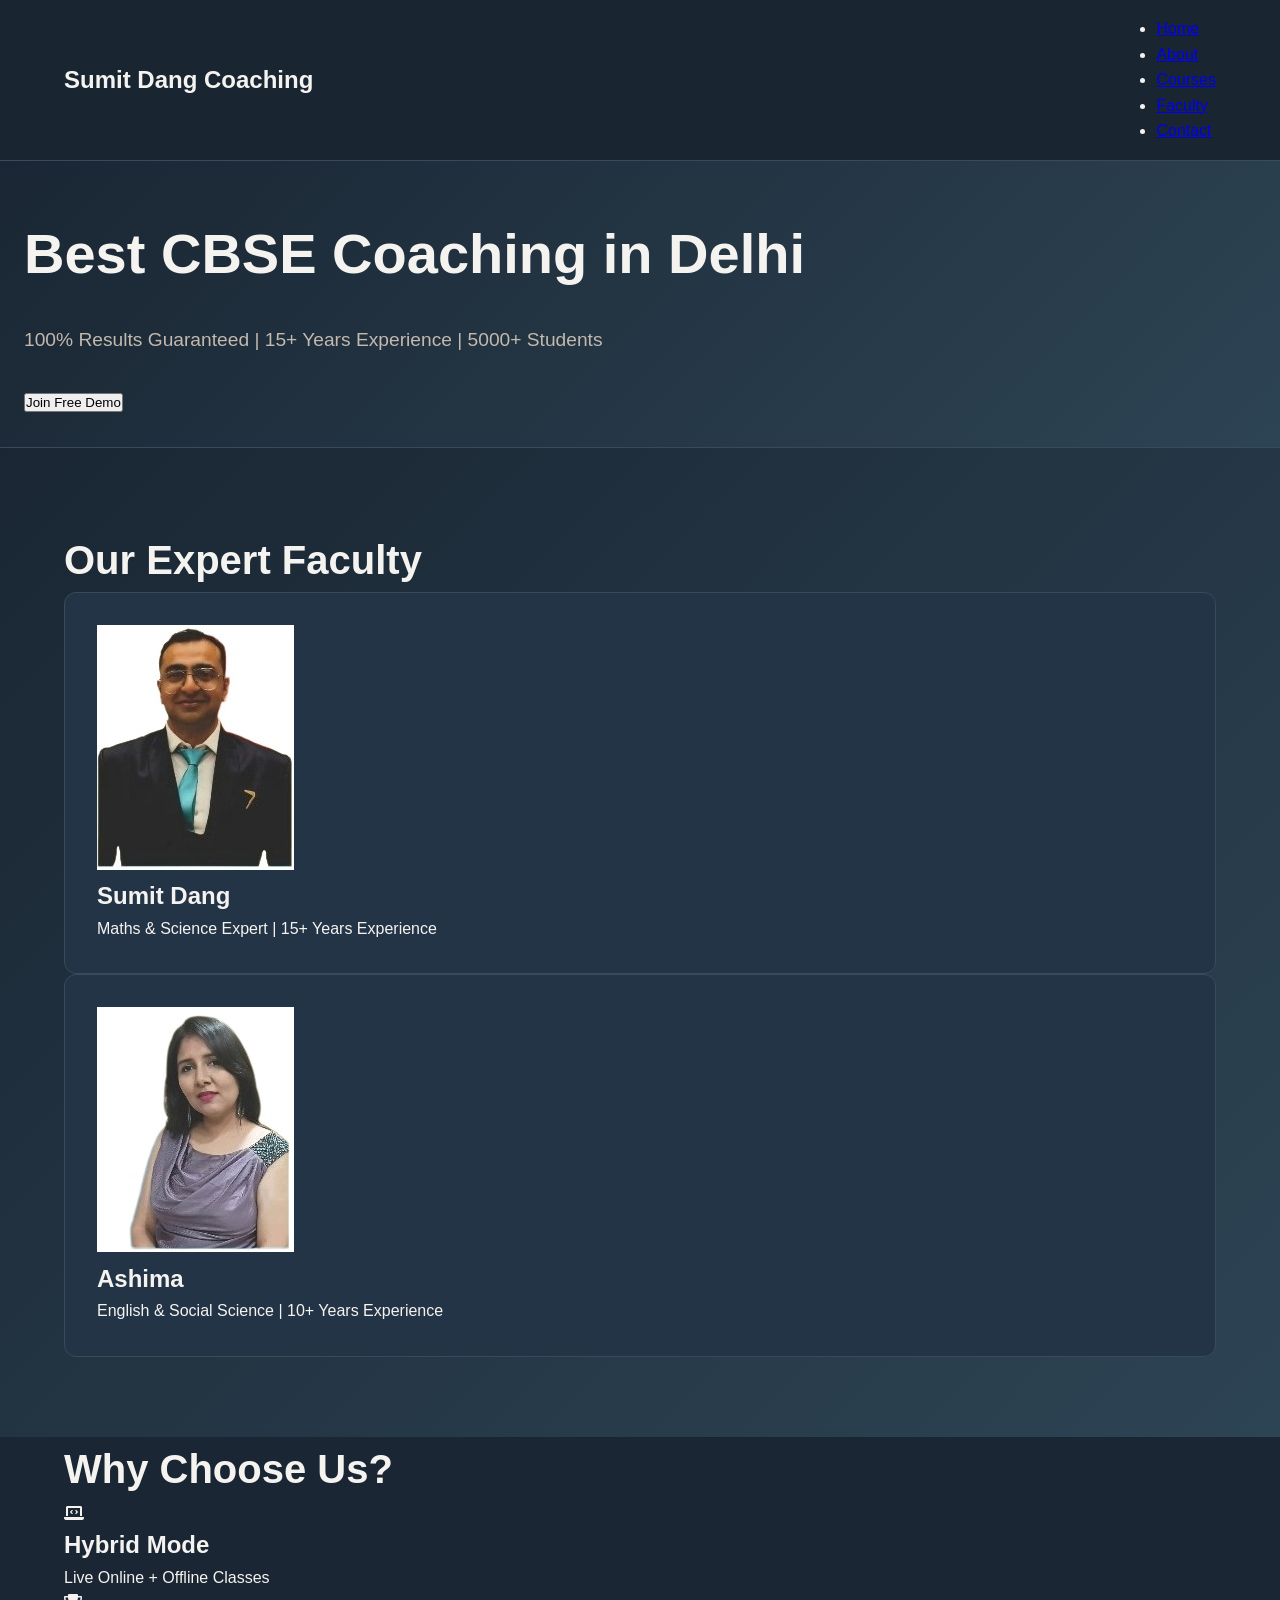
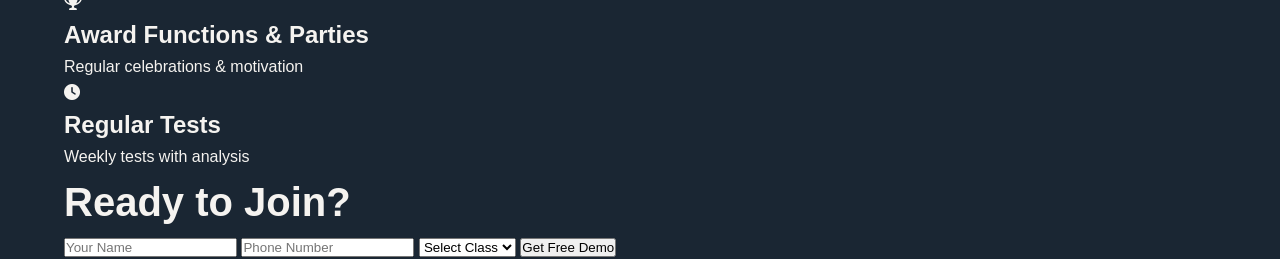
==== index.html @ 12e5a6c2 "Create index.html" ====
<!DOCTYPE html>
<html lang="en">
<head>
    <meta charset="UTF-8">
    <meta name="viewport" content="width=device-width, initial-scale=1.0">
    <title>Sumit Dang Coaching - Best CBSE Coaching in Delhi</title>
    <link rel="stylesheet" href="styles.css">
    <link href="https://cdnjs.cloudflare.com/ajax/libs/font-awesome/6.0.0/css/all.min.css" rel="stylesheet">
    <link href="https://fonts.googleapis.com/css2?family=Poppins:wght@300;400;500;600;700&display=swap" rel="stylesheet">
</head>
<body>
    <nav class="navbar">
        <div class="nav-container">
            <div class="logo">Sumit Dang Coaching</div>
            <ul class="nav-menu">
                <li><a href="#home">Home</a></li>
                <li><a href="#about">About</a></li>
                <li><a href="#courses">Courses</a></li>
                <li><a href="#faculty">Faculty</a></li>
                <li><a href="#contact">Contact</a></li>
            </ul>
            <div class="hamburger">
                <span></span><span></span><span></span>
            </div>
        </div>
    </nav>

    <section id="home" class="hero">
        <div class="hero-content">
            <h1>Best CBSE Coaching in Delhi</h1>
            <p>100% Results Guaranteed | 15+ Years Experience | 5000+ Students</p>
            <button class="cta-btn">Join Free Demo</button>
        </div>
    </section>

    <section id="faculty" class="faculty-section">
        <div class="container">
            <h2>Our Expert Faculty</h2>
            <div class="faculty-grid">
                <div class="faculty-card">
                    <img src="sumit_faculty.jpeg" alt="Sumit Dang" class="faculty-img">
                    <h3>Sumit Dang</h3>
                    <p>Maths & Science Expert | 15+ Years Experience</p>
                </div>
                <div class="faculty-card">
                    <img src="ashima_faculty.jpeg" alt="Ashima" class="faculty-img">
                    <h3>Ashima</h3>
                    <p>English & Social Science | 10+ Years Experience</p>
                </div>
            </div>
        </div>
    </section>

    <section class="features">
        <div class="container">
            <h2>Why Choose Us?</h2>
            <div class="features-grid">
                <div class="feature-card">
                    <i class="fas fa-laptop-code"></i>
                    <h3>Hybrid Mode</h3>
                    <p>Live Online + Offline Classes</p>
                </div>
                <div class="feature-card">
                    <i class="fas fa-trophy"></i>
                    <h3>Award Functions & Parties</h3>
                    <p>Regular celebrations & motivation</p>
                </div>
                <div class="feature-card">
                    <i class="fas fa-clock"></i>
                    <h3>Regular Tests</h3>
                    <p>Weekly tests with analysis</p>
                </div>
            </div>
        </div>
    </section>

    <section id="contact" class="contact">
        <div class="container">
            <h2>Ready to Join?</h2>
            <form class="contact-form">
                <input type="text" placeholder="Your Name" required>
                <input type="tel" placeholder="Phone Number" required>
                <select required>
                    <option value="">Select Class</option>
                    <option>6th</option>
                    <option>7th</option>
                    <option>8th</option>
                    <option>9th</option>
                    <option>10th</option>
                </select>
                <button type="submit">Get Free Demo</button>
            </form>
        </div>
    </section>

    <script>
        document.querySelectorAll('a[href^="#"]').forEach(anchor => {
            anchor.addEventListener('click', function (e) {
                e.preventDefault();
                document.querySelector(this.getAttribute('href')).scrollIntoView({
                    behavior: 'smooth'
                });
            });
        });
        document.querySelector('.contact-form').addEventListener('submit', function(e) {
            e.preventDefault();
            alert('Thank you! We will contact you soon.');
            this.reset();
        });
    </script>
</body>
</html>
---- styles.css ----
:root {
    --bg-dark: #1a2633;
    --bg-card: #243447;
    --bg-light: #2d4454;
    --accent-green: #2d8659;
    --accent-green-light: #3da870;
    --accent-beige: #d4c5a0;
    --accent-beige-light: #e8dcc0;
    --text-primary: #f5f3f0;
    --text-secondary: #c2b9af;
    --text-dark: #8b7d6f;
    --border-color: #3a495b;
    --transition: 0.3s ease-in-out;
}

* {
    margin: 0;
    padding: 0;
    box-sizing: border-box;
}

html {
    scroll-behavior: smooth;
}

body {
    font-family: 'Segoe UI', 'Roboto', 'Helvetica', sans-serif;
    background-color: var(--bg-dark);
    color: var(--text-primary);
    line-height: 1.6;
}

.container {
    max-width: 1200px;
    margin: 0 auto;
    padding: 0 24px;
}

h1 {
    font-size: 3.5rem;
    font-weight: 700;
    margin-bottom: 24px;
}

h2 {
    font-size: 2.5rem;
    font-weight: 700;
}

h3 {
    font-size: 1.5rem;
    font-weight: 700;
}

.accent {
    color: var(--accent-green);
}

.section-title {
    text-align: center;
    margin-bottom: 48px;
    font-size: 2.5rem;
}

.btn {
    padding: 14px 32px;
    border: none;
    border-radius: 8px;
    font-size: 1rem;
    font-weight: 600;
    cursor: pointer;
    transition: all var(--transition);
    text-decoration: none;
    display: inline-block;
}

.btn-primary {
    background: linear-gradient(135deg, var(--accent-green), var(--accent-green-light));
    color: var(--text-primary);
    border: 2px solid var(--accent-green);
}

.btn-primary:hover {
    transform: translateY(-2px);
    box-shadow: 0 8px 24px rgba(45, 134, 89, 0.3);
}

.btn-secondary {
    background: transparent;
    color: var(--accent-beige);
    border: 2px solid var(--accent-beige);
}

.btn-secondary:hover {
    background: rgba(212, 197, 160, 0.1);
}

.btn-cta {
    padding: 12px 24px;
    background: var(--accent-green);
    color: var(--text-primary);
    border: none;
    border-radius: 8px;
    font-weight: 600;
    cursor: pointer;
    transition: all var(--transition);
}

.btn-cta:hover {
    background: var(--accent-green-light);
    transform: translateY(-2px);
}

.btn-register {
    width: 100%;
    margin-top: 24px;
}

.btn-large {
    padding: 18px 48px;
    font-size: 1.1rem;
}

/* Navbar */
.navbar {
    position: sticky;
    top: 0;
    z-index: 1000;
    background: rgba(26, 38, 51, 0.95);
    backdrop-filter: blur(10px);
    border-bottom: 1px solid var(--border-color);
    padding: 16px 0;
}

.nav-container {
    max-width: 1200px;
    margin: 0 auto;
    padding: 0 24px;
    display: flex;
    justify-content: space-between;
    align-items: center;
}

.logo {
    display: flex;
    align-items: center;
    gap: 16px;
    font-size: 1.5rem;
    font-weight: 700;
}

.logo-icon {
    font-size: 2rem;
}

.logo-text {
    background: linear-gradient(135deg, var(--accent-green), var(--accent-beige));
    -webkit-background-clip: text;
    -webkit-text-fill-color: transparent;
    background-clip: text;
}

.nav-links {
    display: flex;
    list-style: none;
    gap: 32px;
}

.nav-links a {
    color: var(--text-primary);
    text-decoration: none;
    font-weight: 500;
    transition: color var(--transition);
}

.nav-links a:hover {
    color: var(--accent-green);
}

.hamburger {
    display: none;
    flex-direction: column;
    gap: 6px;
    cursor: pointer;
}

.hamburger span {
    width: 25px;
    height: 3px;
    background: var(--text-primary);
    border-radius: 2px;
    transition: all var(--transition);
}

/* Hero */
.hero {
    padding: 48px 24px 32px;
    background: linear-gradient(135deg, var(--bg-dark) 0%, var(--bg-light) 100%);
}

.hero-container {
    max-width: 1200px;
    margin: 0 auto;
    display: grid;
    grid-template-columns: 1fr 1fr;
    gap: 48px;
    align-items: center;
    padding-bottom: 48px;
}

.hero-content p {
    font-size: 1.2rem;
    color: var(--text-secondary);
    margin-bottom: 32px;
    line-height: 1.8;
}

.hero-buttons {
    display: flex;
    gap: 24px;
    flex-wrap: wrap;
}

.image-placeholder {
    width: 100%;
    aspect-ratio: 1;
    background: linear-gradient(135deg, rgba(45, 134, 89, 0.15), rgba(212, 197, 160, 0.08));
    border: 2px solid var(--border-color);
    border-radius: 12px;
    display: flex;
    align-items: center;
    justify-content: center;
    font-size: 8rem;
    color: var(--accent-green);
    box-shadow: 0 20px 60px rgba(45, 134, 89, 0.15);
    animation: glow 3s ease-in-out infinite;
}

@keyframes glow {
    0%, 100% {
        box-shadow: 0 20px 60px rgba(45, 134, 89, 0.15);
    }
    50% {
        box-shadow: 0 20px 80px rgba(45, 134, 89, 0.25);
    }
}

/* Trust Ribbon */
.trust-ribbon {
    display: grid;
    grid-template-columns: repeat(3, 1fr);
    gap: 32px;
    padding: 48px 24px;
    background: linear-gradient(135deg, rgba(45, 134, 89, 0.08), rgba(212, 197, 160, 0.05));
    border-top: 1px solid var(--border-color);
    border-bottom: 1px solid var(--border-color);
    margin-top: 48px;
}

.trust-item {
    text-align: center;
}

.trust-number {
    font-size: 2.5rem;
    font-weight: 700;
    color: var(--accent-green);
    display: block;
    margin-bottom: 8px;
}

.trust-label {
    font-size: 0.95rem;
    color: var(--text-secondary);
    font-weight: 500;
}

/* Why Choose Us */
.why-choose-us {
    padding: 48px 24px;
    background: var(--bg-dark);
}

.value-props-grid {
    display: grid;
    grid-template-columns: repeat(3, 1fr);
    gap: 32px;
}

.value-prop-card {
    background: var(--bg-card);
    border: 1px solid var(--border-color);
    border-radius: 12px;
    padding: 32px;
    transition: all var(--transition);
}

.value-prop-card:hover {
    border-color: var(--accent-green);
    box-shadow: 0 10px 40px rgba(45, 134, 89, 0.2);
    transform: translateY(-5px);
}

.card-icon {
    font-size: 3rem;
    color: var(--accent-green);
    margin-bottom: 24px;
}

.value-prop-card h3 {
    margin-bottom: 16px;
}

.value-prop-card p {
    color: var(--text-secondary);
}

/* Programs */
.programs-section {
    padding: 48px 24px;
    background: var(--bg-dark);
}

.programs-grid {
    display: grid;
    grid-template-columns: repeat(3, 1fr);
    gap: 32px;
}

.program-card {
    background: var(--bg-card);
    border: 1px solid var(--border-color);
    border-radius: 12px;
    padding: 32px;
    display: flex;
    flex-direction: column;
    transition: all var(--transition);
    position: relative;
}

.program-card:hover {
    border-color: var(--accent-green);
    box-shadow: 0 10px 40px rgba(45, 134, 89, 0.2);
    transform: translateY(-5px);
}

.program-card.featured {
    border-color: var(--accent-green);
    box-shadow: 0 0 30px rgba(45, 134, 89, 0.25);
    background: rgba(45, 134, 89, 0.12);
}

.featured-badge {
    position: absolute;
    top: 16px;
    right: 16px;
    background: linear-gradient(135deg, var(--accent-green), var(--accent-green-light));
    color: var(--text-primary);
    padding: 6px 12px;
    border-radius: 4px;
    font-size: 0.8rem;
    font-weight: 700;
}

.program-subtitle {
    color: var(--accent-beige);
    font-size: 0.9rem;
    font-weight: 600;
    margin-bottom: 16px;
}

.subject-list {
    list-style: none;
    margin-bottom: 24px;
    flex-grow: 1;
}

.subject-list li {
    color: var(--text-secondary);
    margin-bottom: 12px;
    padding-left: 16px;
}

.subject-list li:before {
    content: '▪ ';
    color: var(--accent-green);
    margin-right: 8px;
}

/* Methodology */
.methodology-section {
    padding: 48px 24px;
    background: linear-gradient(135deg, var(--bg-dark) 0%, var(--bg-light) 100%);
}

.methodology-grid {
    display: grid;
    grid-template-columns: repeat(6, 1fr);
    gap: 32px;
}

.methodology-card {
    background: var(--bg-card);
    border: 1px solid var(--border-color);
    border-radius: 12px;
    padding: 32px;
    text-align: center;
    transition: all var(--transition);
}

.methodology-card:hover {
    border-color: var(--accent-green);
    box-shadow: 0 10px 40px rgba(45, 134, 89, 0.2);
    transform: translateY(-5px);
}

.method-number {
    display: flex;
    align-items: center;
    justify-content: center;
    width: 50px;
    height: 50px;
    background: linear-gradient(135deg, var(--accent-green), var(--accent-green-light));
    color: var(--text-primary);
    border-radius: 50%;
    font-size: 1.5rem;
    font-weight: 700;
    margin: 0 auto 16px;
}

.methodology-card h3 {
    margin-bottom: 16px;
}

.methodology-card p {
    color: var(--text-secondary);
    font-size: 0.95rem;
}

/* Results */
.results-section {
    padding: 48px 24px;
    background: var(--bg-dark);
}

.testimonials-grid {
    display: grid;
    grid-template-columns: repeat(3, 1fr);
    gap: 32px;
}

.testimonial-card {
    background: var(--bg-card);
    border: 1px solid var(--border-color);
    border-radius: 12px;
    padding: 32px;
    transition: all var(--transition);
}

.testimonial-card:hover {
    border-color: var(--accent-green);
    transform: translateY(-5px);
}

.stars {
    color: var(--accent-beige);
    margin-bottom: 16px;
    font-size: 1.1rem;
}

.testimonial-card p {
    color: var(--text-secondary);
    margin-bottom: 16px;
}

.student-name {
    color: var(--text-primary);
    font-weight: 600;
    margin-bottom: 8px;
}

.student-score {
    color: var(--accent-green);
    font-size: 0.9rem;
}

/* Admissions */
.admissions-section {
    padding: 48px 24px;
    background: linear-gradient(135deg, rgba(45, 134, 89, 0.12), rgba(212, 197, 160, 0.08));
    border-top: 1px solid var(--border-color);
    border-bottom: 1px solid var(--border-color);
    text-align: center;
}

.admissions-section p {
    color: var(--text-secondary);
    margin-bottom: 24px;
}

.admissions-highlight {
    color: var(--accent-beige);
    font-weight: 600;
    font-size: 1.1rem;
    margin: 24px 0;
}

/* Footer */
.footer {
    background: var(--bg-card);
    border-top: 1px solid var(--border-color);
    padding: 48px 24px 32px;
    position: relative;
}

.footer-container {
    max-width: 1200px;
    margin: 0 auto;
    display: grid;
    grid-template-columns: repeat(4, 1fr);
    gap: 32px;
    margin-bottom: 48px;
}

.footer-column h4 {
    color: var(--accent-beige);
    margin-bottom: 16px;
}

.footer-column ul {
    list-style: none;
}

.footer-column ul li {
    margin-bottom: 12px;
}

.footer-column a {
    color: var(--text-secondary);
    text-decoration: none;
    transition: color var(--transition);
}

.footer-column a:hover {
    color: var(--accent-green);
}

.footer-column p {
    color: var(--text-secondary);
    margin-bottom: 12px;
    font-size: 0.95rem;
}

.social-links {
    display: flex;
    gap: 16px;
    flex-wrap: wrap;
    align-items: center;
}

.social-icon {
    display: flex;
    align-items: center;
    justify-content: center;
    width: 45px;
    height: 45px;
    border: 2px solid var(--border-color);
    border-radius: 50%;
    color: var(--accent-green);
    transition: all var(--transition);
    font-size: 1.2rem;
    text-decoration: none;
}

.social-icon:hover {
    background: var(--accent-green);
    color: var(--text-primary);
    border-color: var(--accent-green);
    transform: translateY(-3px);
}

.btn-settings {
    width: 45px;
    height: 45px;
    border-radius: 50%;
    background: var(--accent-green);
    color: var(--text-primary);
    border: none;
    font-size: 1.2rem;
    cursor: pointer;
    display: flex;
    align-items: center;
    justify-content: center;
    transition: all var(--transition);
}

.btn-settings:hover {
    background: var(--accent-green-light);
    transform: scale(1.1);
}

.footer-bottom {
    text-align: center;
    padding-top: 24px;
    border-top: 1px solid var(--border-color);
    color: var(--text-dark);
    font-size: 0.9rem;
}

/* Modal */
.modal {
    display: none;
    position: fixed;
    z-index: 2000;
    left: 0;
    top: 0;
    width: 100%;
    height: 100%;
    background-color: rgba(0, 0, 0, 0.8);
}

.modal.show {
    display: block;
}

.modal-content {
    background-color: var(--bg-card);
    margin: 5% auto;
    padding: 48px;
    border: 1px solid var(--border-color);
    border-radius: 12px;
    width: 90%;
    max-width: 600px;
}

.modal-content h2 {
    color: var(--text-primary);
    margin-bottom: 24px;
}

.close {
    color: var(--text-secondary);
    float: right;
    font-size: 2rem;
    font-weight: bold;
    cursor: pointer;
}

.close:hover {
    color: var(--accent-green);
}

.form-group {
    margin-bottom: 24px;
}

.form-group label {
    display: block;
    color: var(--text-primary);
    font-weight: 600;
    margin-bottom: 8px;
}

.form-group input {
    width: 100%;
    padding: 12px;
    background: var(--bg-dark);
    border: 1px solid var(--border-color);
    border-radius: 8px;
    color: var(--text-primary);
}

.form-group input:focus {
    outline: none;
    border-color: var(--accent-green);
}

/* Responsive */
@media (max-width: 1024px) {
    .hero-container {
        grid-template-columns: 1fr;
    }

    .programs-grid {
        grid-template-columns: repeat(2, 1fr);
    }

    .methodology-grid {
        grid-template-columns: repeat(3, 1fr);
    }

    .footer-container {
        grid-template-columns: repeat(2, 1fr);
    }
}

@media (max-width: 768px) {
    .hamburger {
        display: flex;
    }

    .nav-links {
        display: none;
    }

    .btn-cta {
        display: none;
    }

    h1 {
        font-size: 2.2rem;
    }

    .programs-grid,
    .value-props-grid,
    .testimonials-grid {
        grid-template-columns: 1fr;
    }

    .methodology-grid {
        grid-template-columns: repeat(2, 1fr);
    }

    .trust-ribbon {
        grid-template-columns: 1fr;
    }

    .footer-container {
        grid-template-columns: 1fr;
    }
}

@media (max-width: 480px) {
    h1 {
        font-size: 1.8rem;
    }

    h2 {
        font-size: 1.5rem;
    }

    .methodology-grid {
        grid-template-columns: 1fr;
    }

    .image-placeholder {
        font-size: 5rem;
    }
}
/* ===== WHITE LOGO ===== */
.logo-text-white {
    background: none !important;
    -webkit-background-clip: unset !important;
    -webkit-text-fill-color: #ffffff !important;
    background-clip: unset !important;
    color: #ffffff !important;
}

/* ===== ECONOMICS SECTION ===== */
.economics-section {
    padding: 80px 24px;
    background: linear-gradient(135deg, var(--bg-dark) 0%, var(--bg-light) 100%);
    border-top: 1px solid var(--border-color);
}

.economics-intro {
    text-align: center;
    color: var(--text-secondary);
    font-size: 1.1rem;
    max-width: 750px;
    margin: 0 auto 56px;
    line-height: 1.8;
}

.economics-sub-title {
    text-align: center;
    font-size: 2rem;
    font-weight: 700;
    margin: 56px 0 32px;
}

.economics-highlights-grid {
    display: grid;
    grid-template-columns: repeat(3, 1fr);
    gap: 32px;
    margin-bottom: 16px;
}

.highlight-card {
    background: var(--bg-card);
    border: 1px solid var(--border-color);
    border-radius: 12px;
    padding: 32px;
    text-align: center;
    transition: all var(--transition);
}

.highlight-card:hover {
    border-color: var(--accent-green);
    box-shadow: 0 10px 40px rgba(45, 134, 89, 0.2);
    transform: translateY(-5px);
}

.highlight-card .card-icon {
    font-size: 3rem;
    color: var(--accent-green);
    margin-bottom: 16px;
}

.highlight-card h3 {
    margin-bottom: 12px;
}

.highlight-card p {
    color: var(--text-secondary);
}

.economics-topics-grid {
    display: grid;
    grid-template-columns: repeat(2, 1fr);
    gap: 32px;
}

.topic-card {
    background: var(--bg-card);
    border: 1px solid var(--border-color);
    border-radius: 12px;
    padding: 32px;
    transition: all var(--transition);
}

.topic-card:hover {
    border-color: var(--accent-green);
    box-shadow: 0 10px 40px rgba(45, 134, 89, 0.2);
    transform: translateY(-5px);
}

.topic-card h3 {
    margin-bottom: 12px;
    color: var(--accent-beige);
}

.topic-card p {
    color: var(--text-secondary);
    margin-bottom: 16px;
}

.economics-cta {
    text-align: center;
    margin-top: 56px;
}

/* ===== RESPONSIVE ECONOMICS ===== */
@media (max-width: 1024px) {
    .economics-highlights-grid {
        grid-template-columns: repeat(2, 1fr);
    }
}

@media (max-width: 768px) {
    .economics-highlights-grid,
    .economics-topics-grid {
        grid-template-columns: 1fr;
    }
}

/* ===== LOGO IMAGE ===== */
.logo-img {
    height: 52px;
    width: auto;
    mix-blend-mode: screen;
    filter: brightness(1.1) contrast(1.05);
}

/* ===== HINDI TAGLINE ===== */
.hindi-tagline {
    font-family: 'Noto Sans Devanagari', 'Segoe UI', sans-serif;
    font-size: 1.15rem;
    font-weight: 800;
    color: #c5a059;
    background: rgba(197,160,89,0.08);
    border-left: 4px solid #c5a059;
    padding: 10px 18px;
    border-radius: 0 8px 8px 0;
    margin-bottom: 20px;
    letter-spacing: 0.02em;
    line-height: 1.6;
}

/* ===== HERO OFFERING LINE ===== */
.hero-offering {
    font-size: 0.95rem;
    font-weight: 700;
    color: #f5f3f0;
    background: rgba(255,255,255,0.06);
    border: 1px solid rgba(255,255,255,0.15);
    border-radius: 6px;
    padding: 8px 16px;
    margin-bottom: 16px !important;
    display: inline-block;
    letter-spacing: 0.05em;
}

.hero-offering i {
    color: #2d8659;
    margin-right: 8px;
}

/* ===== HERO PHOTO ===== */
.hero-photo {
    width: 100%;
    border-radius: 12px;
    object-fit: cover;
    object-position: top;
    max-height: 520px;
    box-shadow: 0 20px 60px rgba(0,0,0,0.4);
    filter: brightness(0.95) contrast(1.05);
}

/* ===== BRAND BLUE BUTTON ===== */
.btn-brand {
    background: #4a6fa5;
    color: #ffffff;
    border: 2px solid #4a6fa5;
    border-radius: 8px;
    padding: 14px 32px;
    font-size: 1rem;
    font-weight: 700;
    cursor: pointer;
    transition: all 0.3s ease-in-out;
}

.btn-brand:hover {
    background: #5a82c0;
    border-color: #5a82c0;
    transform: translateY(-2px);
    box-shadow: 0 8px 24px rgba(74,111,165,0.4);
}

/* ===== CLASSROOM BANNER ===== */
.classroom-banner {
    position: relative;
    width: 100%;
    max-height: 420px;
    overflow: hidden;
}

.classroom-banner-img {
    width: 100%;
    max-height: 420px;
    object-fit: cover;
    object-position: center;
    display: block;
    filter: brightness(0.6) contrast(1.1);
}

.classroom-banner-overlay {
    position: absolute;
    bottom: 0;
    left: 0;
    right: 0;
    padding: 24px 32px;
    background: linear-gradient(transparent, rgba(0,0,0,0.75));
    color: #ffffff;
    font-size: 1.1rem;
    font-weight: 600;
    letter-spacing: 0.05em;
    text-align: center;
}

/* ===== STUDY CIRCLE WRAP ===== */
.study-circle-wrap {
    margin-top: 56px;
    border-radius: 12px;
    overflow: hidden;
    position: relative;
}

.study-circle-img {
    width: 100%;
    max-height: 400px;
    object-fit: cover;
    object-position: center;
    display: block;
    filter: brightness(0.85) contrast(1.05);
}

.study-circle-caption {
    text-align: center;
    color: var(--text-secondary);
    font-size: 0.9rem;
    margin-top: 12px;
    font-style: italic;
}

/* ===== FACULTY SECTION ===== */
.faculty-section {
    padding: 80px 24px;
    background: linear-gradient(135deg, var(--bg-dark) 0%, var(--bg-light) 100%);
    border-top: 1px solid var(--border-color);
}

.faculty-container {
    display: grid;
    grid-template-columns: 1fr 1.6fr;
    gap: 64px;
    align-items: start;
}

.faculty-photo {
    width: 100%;
    border-radius: 12px;
    object-fit: cover;
    box-shadow: 0 20px 60px rgba(0,0,0,0.4);
    filter: brightness(1.05) contrast(1.05);
}

.faculty-bio-wrap {
    display: flex;
    flex-direction: column;
    gap: 40px;
}

.faculty-card {
    background: var(--bg-card);
    border: 1px solid var(--border-color);
    border-radius: 12px;
    padding: 32px;
}

.faculty-name {
    font-size: 1.3rem;
    color: var(--text-primary);
    margin-bottom: 6px;
}

.faculty-subject {
    font-size: 0.95rem;
    font-weight: 400;
    color: var(--accent-beige);
}

.faculty-credentials-line {
    font-size: 0.85rem;
    color: #c5a059;
    font-weight: 600;
    letter-spacing: 0.04em;
    margin-bottom: 16px;
}

.faculty-quote {
    font-style: italic;
    color: var(--text-secondary);
    border-left: 3px solid #c5a059;
    padding-left: 16px;
    margin-bottom: 20px;
    line-height: 1.7;
    font-size: 0.95rem;
}

.mentor-credentials {
    list-style: none;
    display: flex;
    flex-direction: column;
    gap: 10px;
}

.mentor-credentials li {
    display: flex;
    align-items: center;
    gap: 10px;
    color: var(--text-secondary);
    font-size: 0.92rem;
}

.mentor-credentials li i {
    color: #c5a059;
    flex-shrink: 0;
}

/* ===== ACCOUNTS SECTION ===== */
.accounts-section {
    padding: 80px 24px;
    background: var(--bg-dark);
    border-top: 1px solid var(--border-color);
}

.accounts-intro {
    text-align: center;
    color: var(--text-secondary);
    font-size: 1.1rem;
    max-width: 750px;
    margin: 0 auto 56px;
    line-height: 1.8;
}

.accounts-sub-title {
    text-align: center;
    font-size: 2rem;
    font-weight: 700;
    margin: 56px 0 32px;
}

.accounts-highlights-grid {
    display: grid;
    grid-template-columns: repeat(3, 1fr);
    gap: 32px;
    margin-bottom: 16px;
}

.accounts-topics-grid {
    display: grid;
    grid-template-columns: repeat(2, 1fr);
    gap: 32px;
}

.accounts-cta {
    text-align: center;
    margin-top: 56px;
}

/* ===== ECONOMICS SECTION ===== */
.economics-section {
    padding: 80px 24px;
    background: linear-gradient(135deg, var(--bg-dark) 0%, var(--bg-light) 100%);
    border-top: 1px solid var(--border-color);
}

.economics-intro {
    text-align: center;
    color: var(--text-secondary);
    font-size: 1.1rem;
    max-width: 750px;
    margin: 0 auto 40px;
    line-height: 1.8;
}

.economics-photo-wrap {
    margin-bottom: 56px;
    border-radius: 12px;
    overflow: hidden;
}

.economics-photo {
    width: 100%;
    max-height: 400px;
    object-fit: cover;
    object-position: center top;
    display: block;
    filter: brightness(0.88) contrast(1.05);
}

.economics-sub-title {
    text-align: center;
    font-size: 2rem;
    font-weight: 700;
    margin: 56px 0 32px;
}

.economics-highlights-grid {
    display: grid;
    grid-template-columns: repeat(3, 1fr);
    gap: 32px;
    margin-bottom: 16px;
}

.economics-topics-grid {
    display: grid;
    grid-template-columns: repeat(2, 1fr);
    gap: 32px;
}

.economics-cta {
    text-align: center;
    margin-top: 56px;
}

/* ===== SHARED CARDS ===== */
.highlight-card {
    background: var(--bg-card);
    border: 1px solid var(--border-color);
    border-radius: 12px;
    padding: 32px;
    text-align: center;
    transition: all var(--transition);
}

.highlight-card:hover {
    border-color: var(--accent-green);
    box-shadow: 0 10px 40px rgba(45,134,89,0.2);
    transform: translateY(-5px);
}

.highlight-card .card-icon {
    font-size: 3rem;
    color: var(--accent-green);
    margin-bottom: 16px;
}

.highlight-card h3 { margin-bottom: 12px; }
.highlight-card p { color: var(--text-secondary); }

.topic-card {
    background: var(--bg-card);
    border: 1px solid var(--border-color);
    border-radius: 12px;
    padding: 32px;
    transition: all var(--transition);
}

.topic-card:hover {
    border-color: var(--accent-green);
    box-shadow: 0 10px 40px rgba(45,134,89,0.2);
    transform: translateY(-5px);
}

.topic-card h3 {
    margin-bottom: 12px;
    color: var(--accent-beige);
}

.topic-card p {
    color: var(--text-secondary);
    margin-bottom: 16px;
}

/* ===== RESPONSIVE ===== */
@media (max-width: 1024px) {
    .faculty-container {
        grid-template-columns: 1fr;
    }
    .accounts-highlights-grid,
    .economics-highlights-grid {
        grid-template-columns: repeat(2, 1fr);
    }
}

@media (max-width: 768px) {
    .logo-img { height: 40px; }
    .hindi-tagline { font-size: 0.95rem; }
    .faculty-container { grid-template-columns: 1fr; }
    .accounts-highlights-grid,
    .economics-highlights-grid { grid-template-columns: 1fr; }
    .accounts-topics-grid,
    .economics-topics-grid { grid-template-columns: 1fr; }
    .value-props-grid { grid-template-columns: 1fr; }
    .btn-cta { display: none; }
}

/* ===== FACULTY INDIVIDUAL CARDS ===== */
.faculty-cards-grid {
    display: grid;
    grid-template-columns: repeat(2, 1fr);
    gap: 48px;
}

.faculty-individual-card {
    background: var(--bg-card);
    border: 1px solid var(--border-color);
    border-radius: 12px;
    overflow: hidden;
    transition: all var(--transition);
}

.faculty-individual-card:hover {
    border-color: var(--accent-green);
    box-shadow: 0 10px 40px rgba(45,134,89,0.2);
    transform: translateY(-4px);
}

.faculty-individual-photo {
    width: 100%;
    height: 320px;
    object-fit: cover;
    object-position: top center;
    display: block;
    filter: brightness(0.95) contrast(1.05);
}

.faculty-individual-bio {
    padding: 28px;
}

@media (max-width: 768px) {
    .faculty-cards-grid {
        grid-template-columns: 1fr;
    }
    .faculty-individual-photo {
        height: 260px;
    }
}
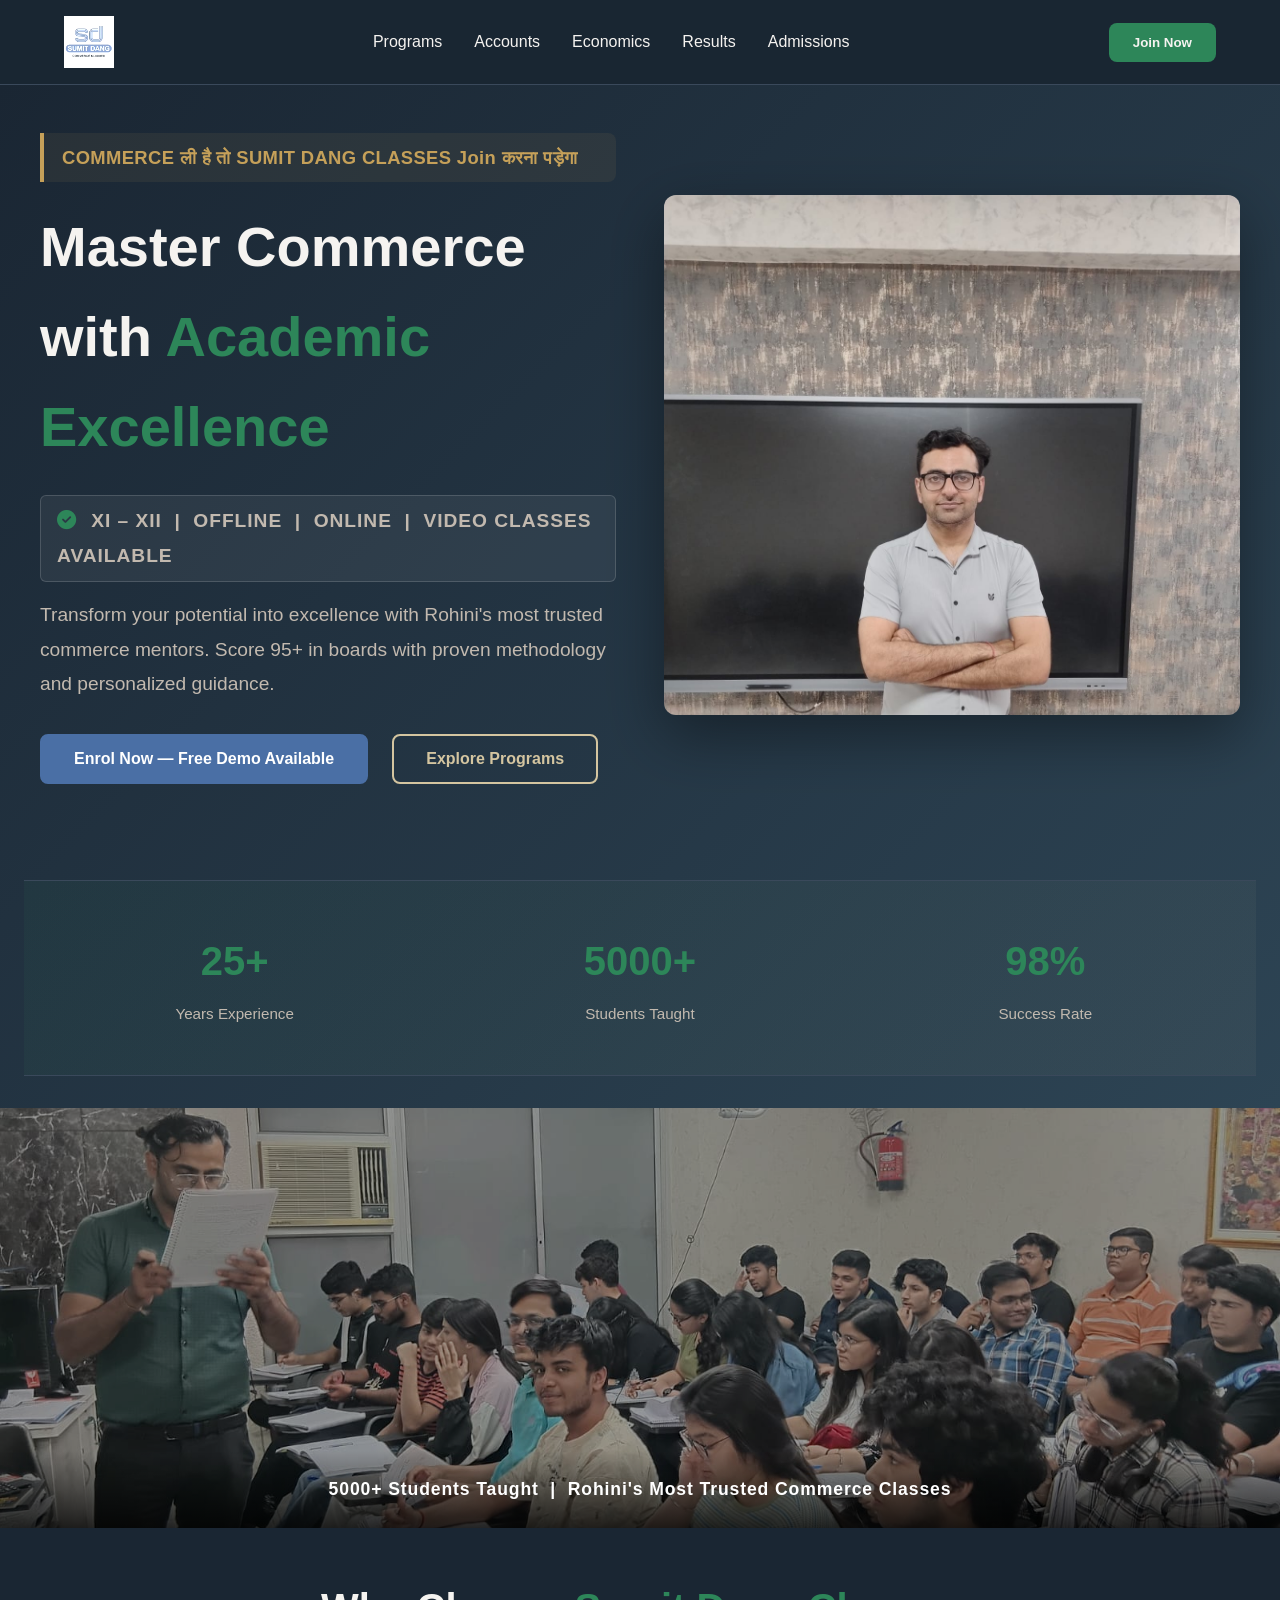
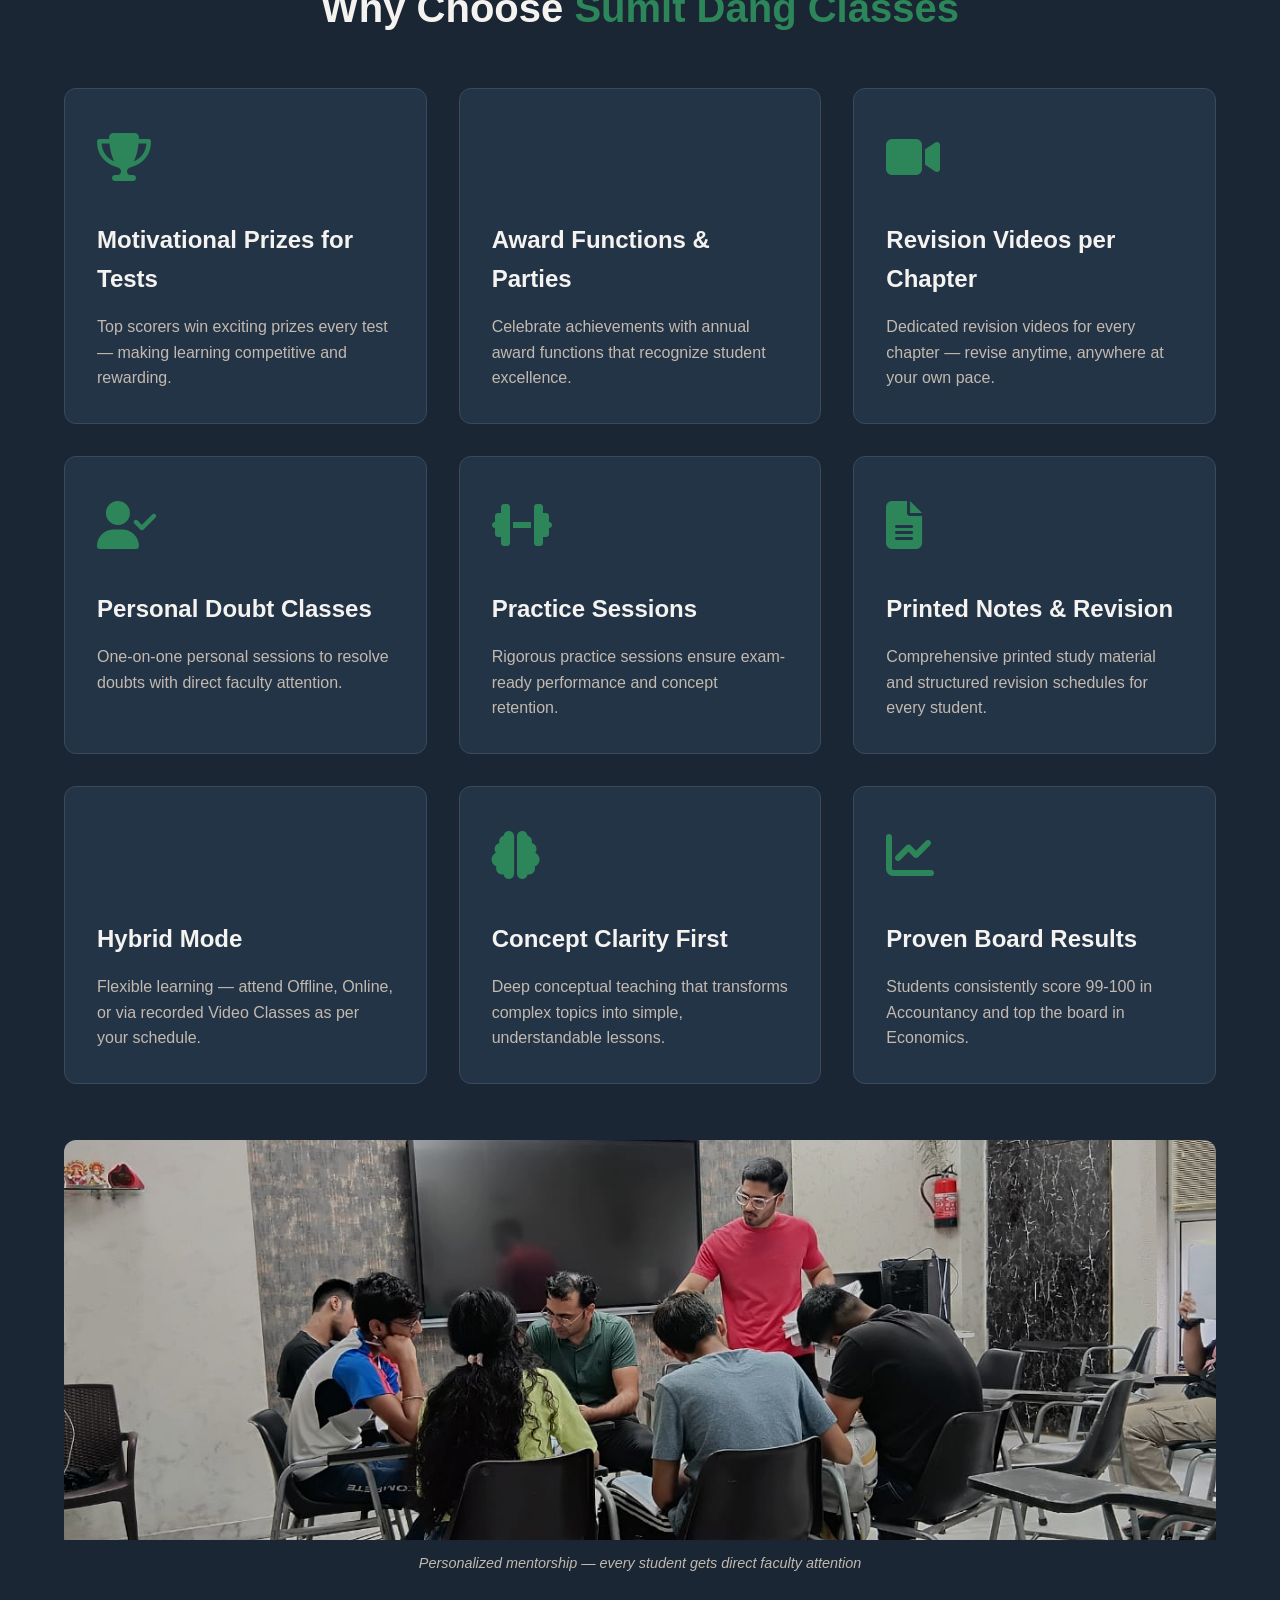
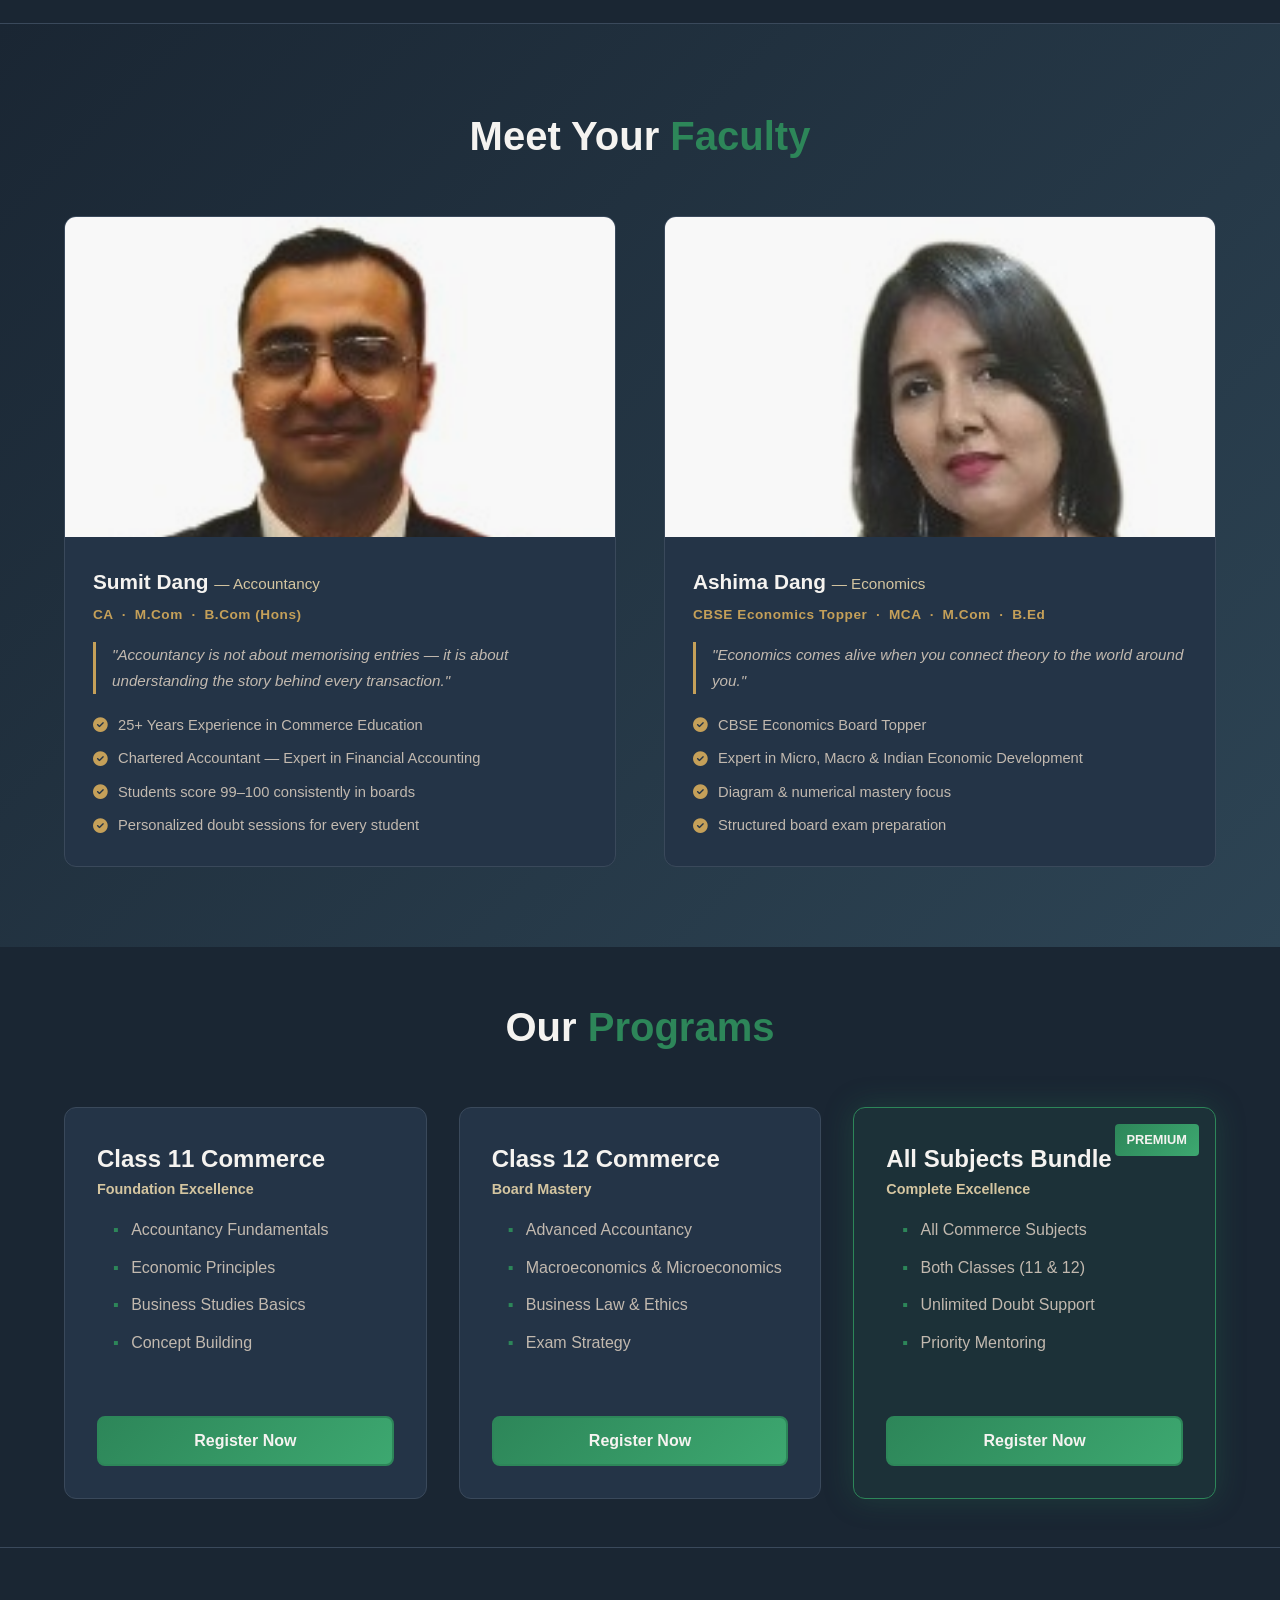
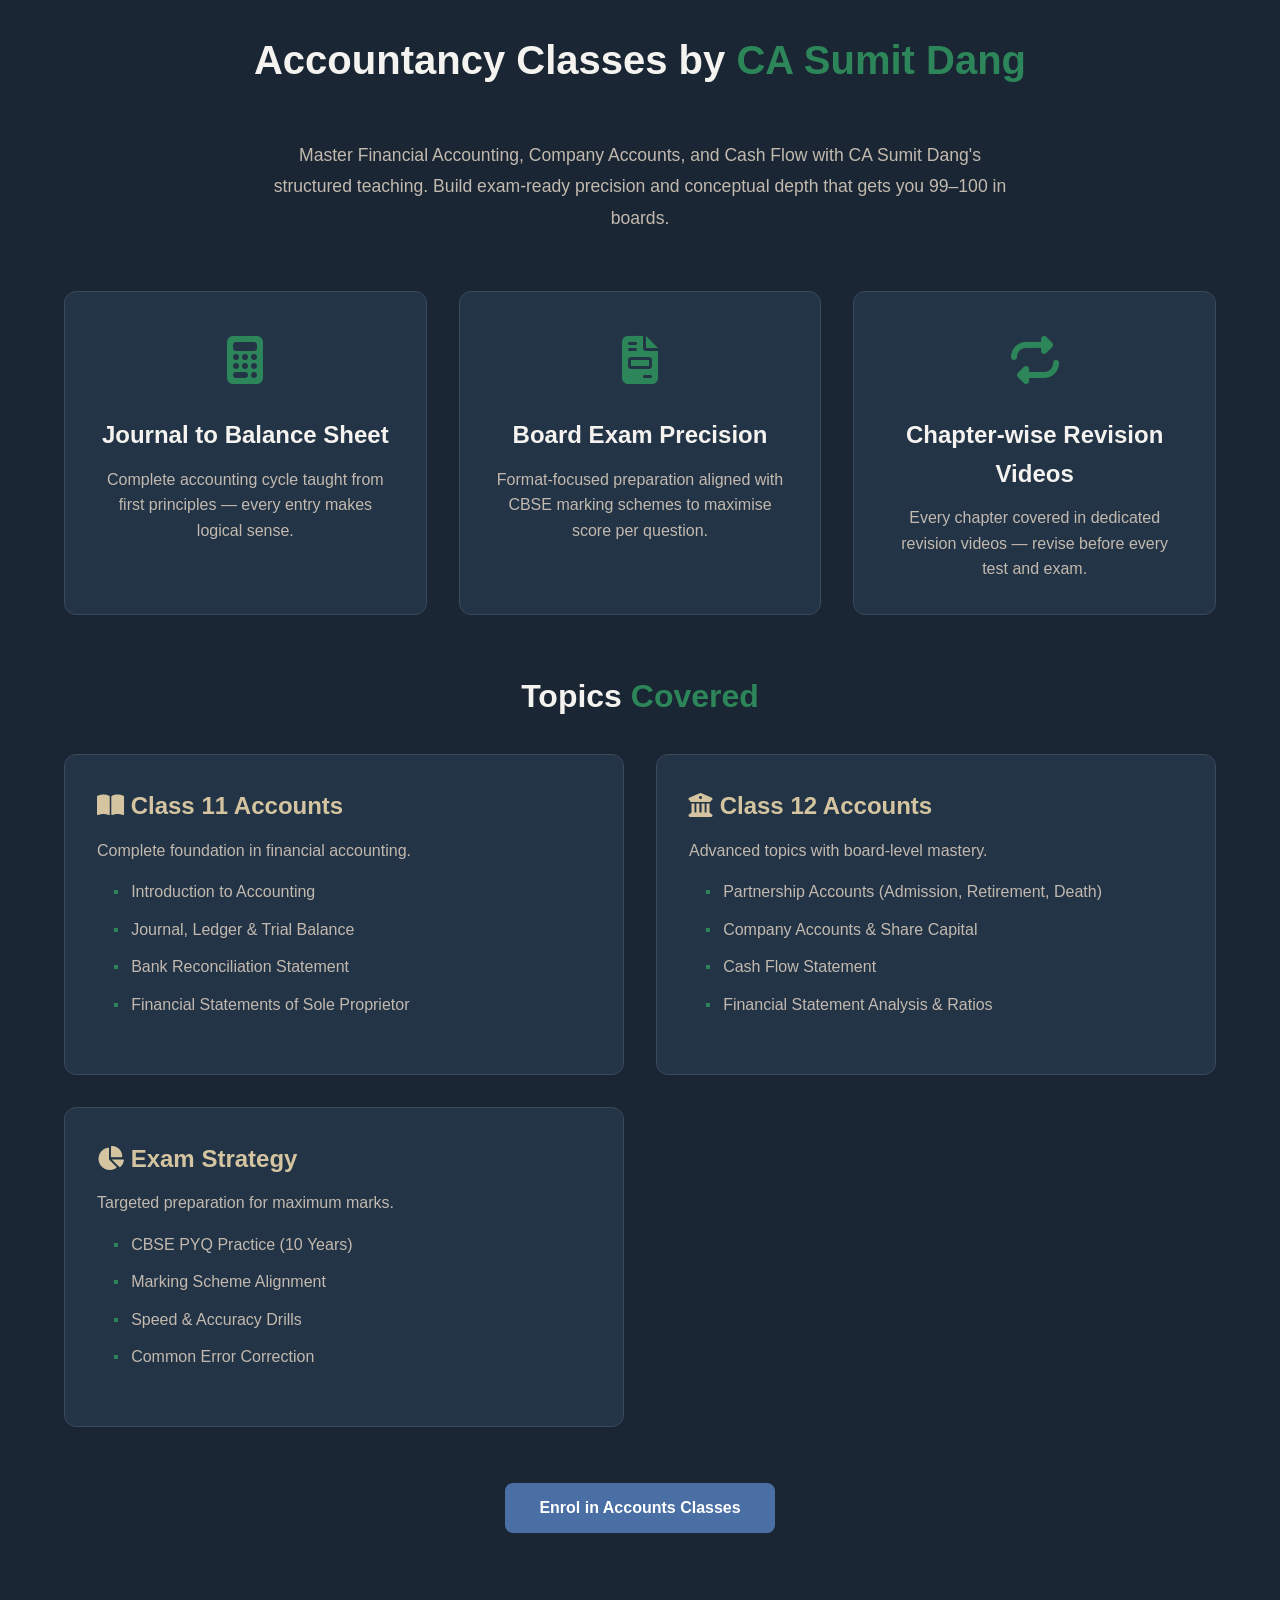
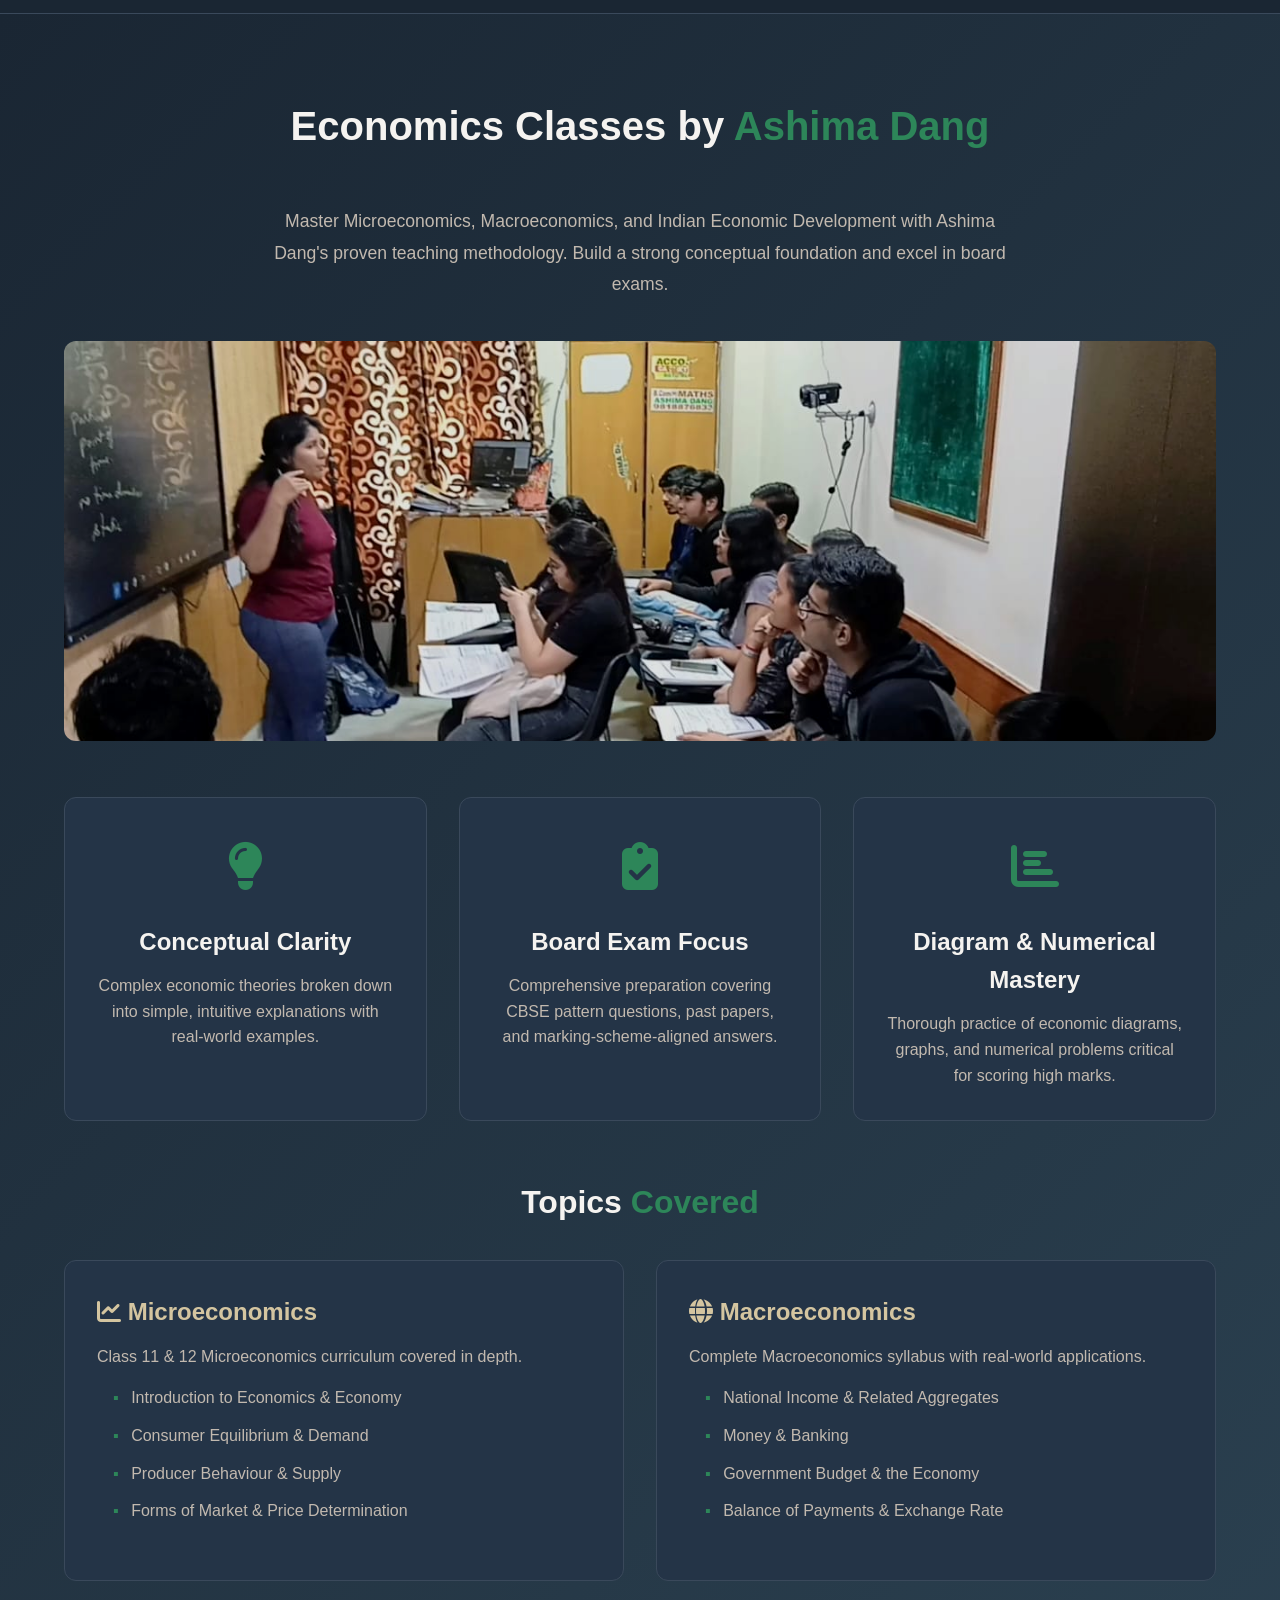
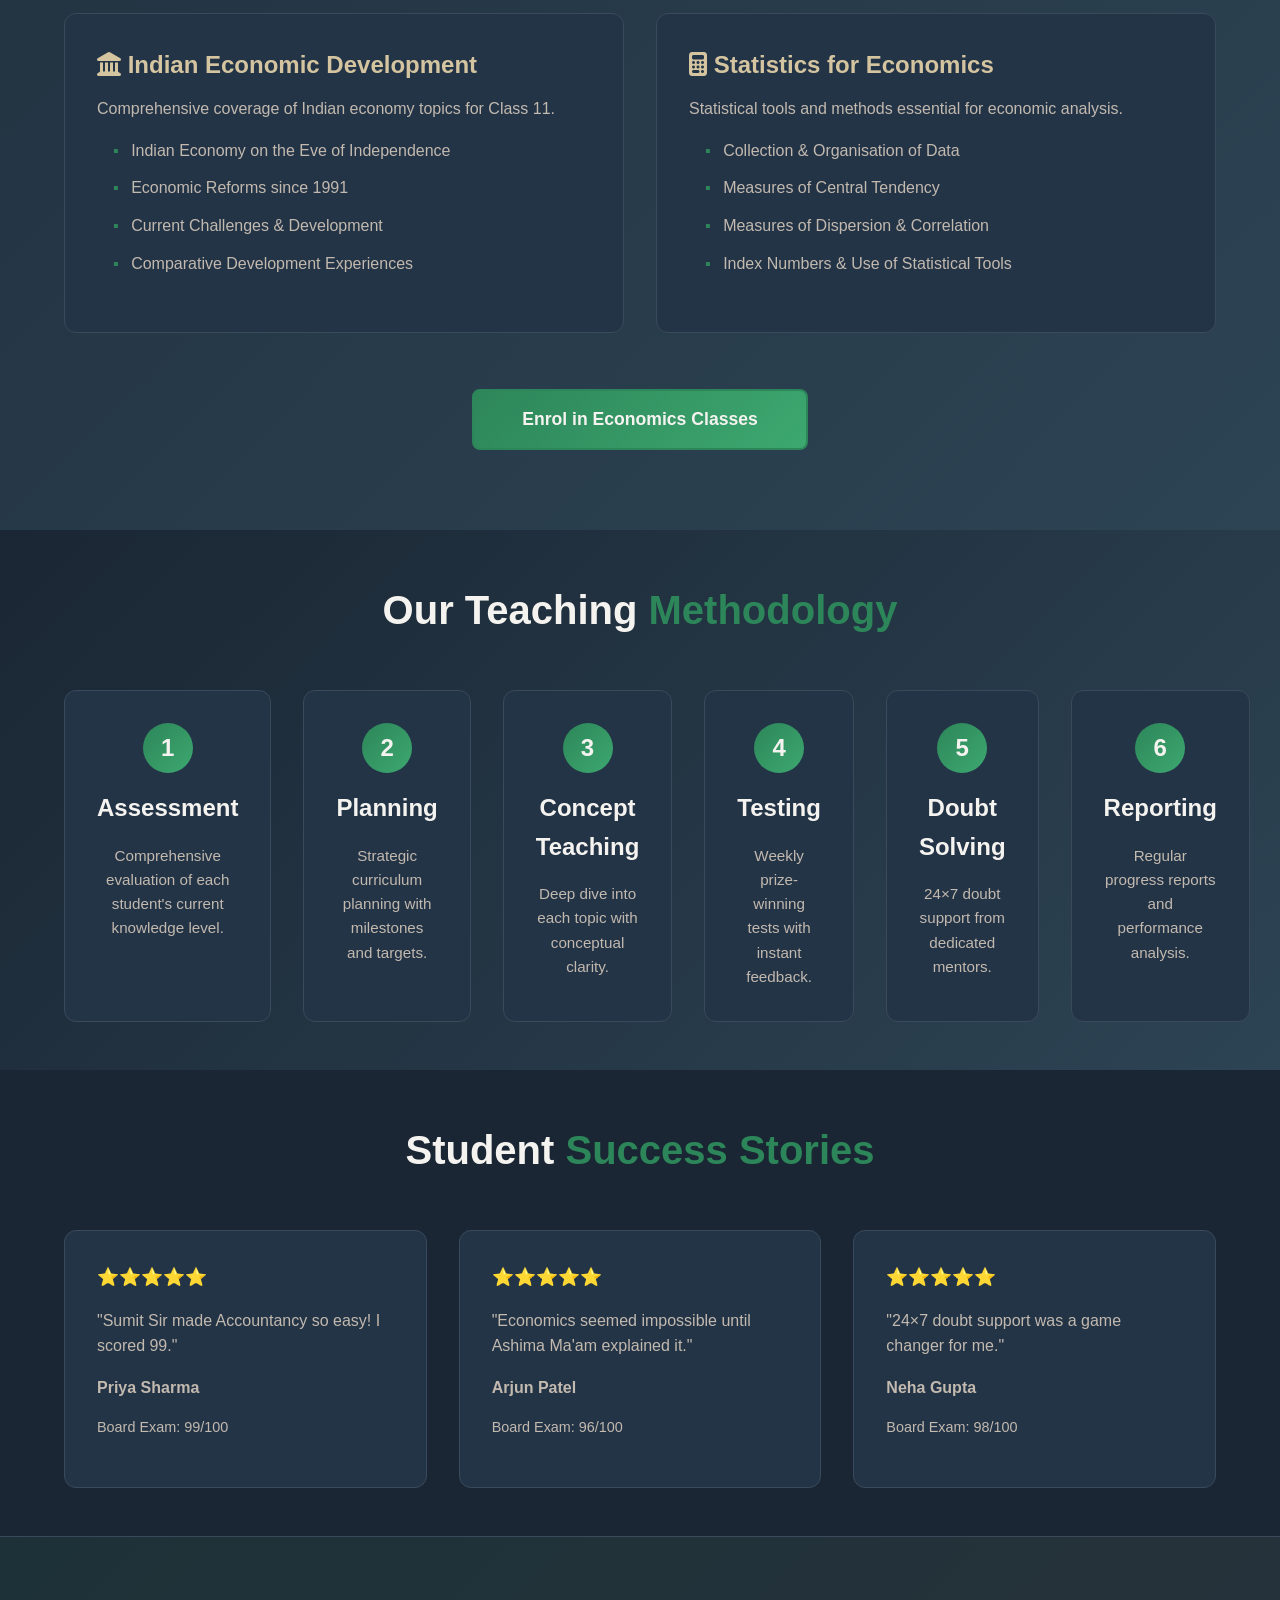
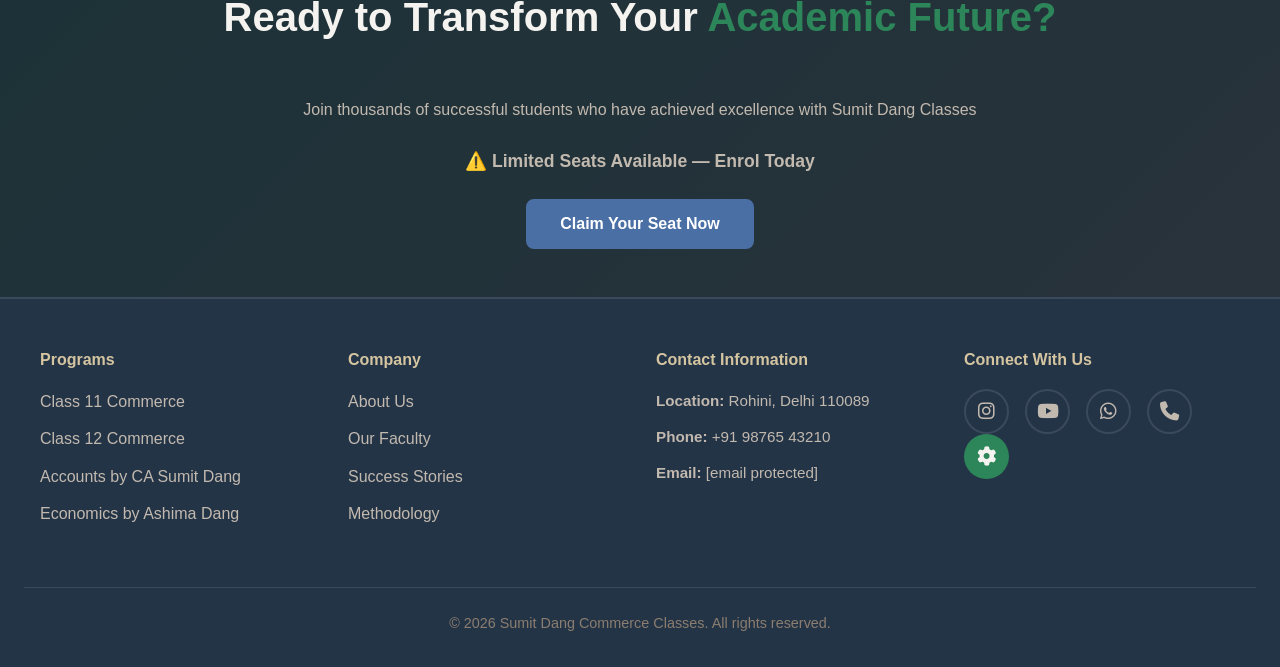
==== commit eaff3978: "Add files via upload" ====
--- a/index.html
+++ b/index.html
@@ -3,110 +3,510 @@
 <head>
     <meta charset="UTF-8">
     <meta name="viewport" content="width=device-width, initial-scale=1.0">
-    <title>Sumit Dang Coaching - Best CBSE Coaching in Delhi</title>
-    <link rel="stylesheet" href="styles.css">
-    <link href="https://cdnjs.cloudflare.com/ajax/libs/font-awesome/6.0.0/css/all.min.css" rel="stylesheet">
-    <link href="https://fonts.googleapis.com/css2?family=Poppins:wght@300;400;500;600;700&display=swap" rel="stylesheet">
+    <title>Sumit Dang Commerce Classes | Best Commerce Coaching in Rohini, Delhi</title>
+    <meta name="description" content="Join Sumit Dang Classes — Rohini's most trusted Commerce Coaching for Class 11 & 12. Expert faculty in Accounts & Economics. Offline, Online & Video classes available. Enrol today.">
+    <link href="https://cdnjs.cloudflare.com/ajax/libs/font-awesome/6.4.0/css/all.min.css" rel="stylesheet">
+    <link rel="stylesheet" href="./styles.css">
 </head>
 <body>
+
+    <!-- Navigation -->
     <nav class="navbar">
         <div class="nav-container">
-            <div class="logo">Sumit Dang Coaching</div>
-            <ul class="nav-menu">
-                <li><a href="#home">Home</a></li>
-                <li><a href="#about">About</a></li>
-                <li><a href="#courses">Courses</a></li>
-                <li><a href="#faculty">Faculty</a></li>
-                <li><a href="#contact">Contact</a></li>
+            <div class="logo">
+                <img src="./logo.jpeg" alt="Sumit Dang Commerce Classes Logo" class="logo-img">
+            </div>
+            <ul class="nav-links">
+                <li><a href="#programs">Programs</a></li>
+                <li><a href="#accounts">Accounts</a></li>
+                <li><a href="#economics">Economics</a></li>
+                <li><a href="#results">Results</a></li>
+                <li><a href="#admissions">Admissions</a></li>
             </ul>
+            <button class="btn-cta" onclick="document.getElementById('contact').scrollIntoView({behavior:'smooth'})">Join Now</button>
             <div class="hamburger">
-                <span></span><span></span><span></span>
+                <span></span>
+                <span></span>
+                <span></span>
             </div>
         </div>
     </nav>
 
-    <section id="home" class="hero">
-        <div class="hero-content">
-            <h1>Best CBSE Coaching in Delhi</h1>
-            <p>100% Results Guaranteed | 15+ Years Experience | 5000+ Students</p>
-            <button class="cta-btn">Join Free Demo</button>
-        </div>
-    </section>
-
-    <section id="faculty" class="faculty-section">
-        <div class="container">
-            <h2>Our Expert Faculty</h2>
-            <div class="faculty-grid">
-                <div class="faculty-card">
-                    <img src="sumit_faculty.jpeg" alt="Sumit Dang" class="faculty-img">
-                    <h3>Sumit Dang</h3>
-                    <p>Maths & Science Expert | 15+ Years Experience</p>
-                </div>
-                <div class="faculty-card">
-                    <img src="ashima_faculty.jpeg" alt="Ashima" class="faculty-img">
-                    <h3>Ashima</h3>
-                    <p>English & Social Science | 10+ Years Experience</p>
-                </div>
-            </div>
-        </div>
-    </section>
-
-    <section class="features">
-        <div class="container">
-            <h2>Why Choose Us?</h2>
-            <div class="features-grid">
-                <div class="feature-card">
-                    <i class="fas fa-laptop-code"></i>
+    <!-- Hero Section -->
+    <section class="hero">
+        <div class="hero-container">
+            <div class="hero-content">
+                <div class="hindi-tagline">COMMERCE ली है तो SUMIT DANG CLASSES Join करना पड़ेगा</div>
+                <h1>Master Commerce with <span class="accent">Academic Excellence</span></h1>
+                <p class="hero-offering"><i class="fas fa-circle-check"></i> XI – XII &nbsp;|&nbsp; OFFLINE &nbsp;|&nbsp; ONLINE &nbsp;|&nbsp; VIDEO CLASSES AVAILABLE</p>
+                <p>Transform your potential into excellence with Rohini's most trusted commerce mentors. Score 95+ in boards with proven methodology and personalized guidance.</p>
+                <div class="hero-buttons">
+                    <button class="btn btn-brand" onclick="document.getElementById('contact').scrollIntoView({behavior:'smooth'})">Enrol Now — Free Demo Available</button>
+                    <button class="btn btn-secondary" onclick="document.getElementById('programs').scrollIntoView({behavior:'smooth'})">Explore Programs</button>
+                </div>
+            </div>
+            <div class="hero-image">
+                <img src="./sumit_portrait.jpeg" alt="CA Sumit Dang — Accounts Faculty at Sumit Dang Commerce Classes Rohini" class="hero-photo">
+            </div>
+        </div>
+
+        <div class="trust-ribbon">
+            <div class="trust-item">
+                <span class="trust-number">25+</span>
+                <span class="trust-label">Years Experience</span>
+            </div>
+            <div class="trust-item">
+                <span class="trust-number">5000+</span>
+                <span class="trust-label">Students Taught</span>
+            </div>
+            <div class="trust-item">
+                <span class="trust-number">98%</span>
+                <span class="trust-label">Success Rate</span>
+            </div>
+        </div>
+    </section>
+
+    <!-- Classroom Photo Banner -->
+    <div class="classroom-banner">
+        <img src="./classroom_large.jpeg" alt="Commerce coaching classroom at Sumit Dang Classes Rohini Delhi" class="classroom-banner-img">
+        <div class="classroom-banner-overlay">
+            <span>5000+ Students Taught &nbsp;|&nbsp; Rohini's Most Trusted Commerce Classes</span>
+        </div>
+    </div>
+
+    <!-- Why Choose Us -->
+    <section class="why-choose-us">
+        <div class="container">
+            <h2 class="section-title">Why Choose <span class="accent">Sumit Dang Classes</span></h2>
+            <div class="value-props-grid">
+                <div class="value-prop-card">
+                    <div class="card-icon"><i class="fas fa-trophy"></i></div>
+                    <h3>Motivational Prizes for Tests</h3>
+                    <p>Top scorers win exciting prizes every test — making learning competitive and rewarding.</p>
+                </div>
+                <div class="value-prop-card">
+                    <div class="card-icon"><i class="fas fa-party-horn"></i></div>
+                    <h3>Award Functions &amp; Parties</h3>
+                    <p>Celebrate achievements with annual award functions that recognize student excellence.</p>
+                </div>
+                <div class="value-prop-card">
+                    <div class="card-icon"><i class="fas fa-video"></i></div>
+                    <h3>Revision Videos per Chapter</h3>
+                    <p>Dedicated revision videos for every chapter — revise anytime, anywhere at your own pace.</p>
+                </div>
+                <div class="value-prop-card">
+                    <div class="card-icon"><i class="fas fa-user-check"></i></div>
+                    <h3>Personal Doubt Classes</h3>
+                    <p>One-on-one personal sessions to resolve doubts with direct faculty attention.</p>
+                </div>
+                <div class="value-prop-card">
+                    <div class="card-icon"><i class="fas fa-dumbbell"></i></div>
+                    <h3>Practice Sessions</h3>
+                    <p>Rigorous practice sessions ensure exam-ready performance and concept retention.</p>
+                </div>
+                <div class="value-prop-card">
+                    <div class="card-icon"><i class="fas fa-file-lines"></i></div>
+                    <h3>Printed Notes &amp; Revision</h3>
+                    <p>Comprehensive printed study material and structured revision schedules for every student.</p>
+                </div>
+                <div class="value-prop-card">
+                    <div class="card-icon"><i class="fas fa-laptop-mobile"></i></div>
                     <h3>Hybrid Mode</h3>
-                    <p>Live Online + Offline Classes</p>
-                </div>
-                <div class="feature-card">
-                    <i class="fas fa-trophy"></i>
-                    <h3>Award Functions & Parties</h3>
-                    <p>Regular celebrations & motivation</p>
-                </div>
-                <div class="feature-card">
-                    <i class="fas fa-clock"></i>
-                    <h3>Regular Tests</h3>
-                    <p>Weekly tests with analysis</p>
-                </div>
-            </div>
-        </div>
-    </section>
-
-    <section id="contact" class="contact">
-        <div class="container">
-            <h2>Ready to Join?</h2>
-            <form class="contact-form">
-                <input type="text" placeholder="Your Name" required>
-                <input type="tel" placeholder="Phone Number" required>
-                <select required>
-                    <option value="">Select Class</option>
-                    <option>6th</option>
-                    <option>7th</option>
-                    <option>8th</option>
-                    <option>9th</option>
-                    <option>10th</option>
-                </select>
-                <button type="submit">Get Free Demo</button>
-            </form>
-        </div>
-    </section>
-
-    <script>
-        document.querySelectorAll('a[href^="#"]').forEach(anchor => {
-            anchor.addEventListener('click', function (e) {
-                e.preventDefault();
-                document.querySelector(this.getAttribute('href')).scrollIntoView({
-                    behavior: 'smooth'
-                });
-            });
-        });
-        document.querySelector('.contact-form').addEventListener('submit', function(e) {
-            e.preventDefault();
-            alert('Thank you! We will contact you soon.');
-            this.reset();
-        });
-    </script>
-</body>
-</html>+                    <p>Flexible learning — attend Offline, Online, or via recorded Video Classes as per your schedule.</p>
+                </div>
+                <div class="value-prop-card">
+                    <div class="card-icon"><i class="fas fa-brain"></i></div>
+                    <h3>Concept Clarity First</h3>
+                    <p>Deep conceptual teaching that transforms complex topics into simple, understandable lessons.</p>
+                </div>
+                <div class="value-prop-card">
+                    <div class="card-icon"><i class="fas fa-chart-line"></i></div>
+                    <h3>Proven Board Results</h3>
+                    <p>Students consistently score 99-100 in Accountancy and top the board in Economics.</p>
+                </div>
+            </div>
+
+            <!-- Study Circle Photo -->
+            <div class="study-circle-wrap">
+                <img src="./study_circle.jpeg" alt="Personalized doubt session at Sumit Dang Commerce Classes Rohini" class="study-circle-img">
+                <div class="study-circle-caption">Personalized mentorship — every student gets direct faculty attention</div>
+            </div>
+        </div>
+    </section>
+
+    <!-- Faculty Section -->
+    <section class="faculty-section">
+        <div class="container">
+            <h2 class="section-title">Meet Your <span class="accent">Faculty</span></h2>
+            <div class="faculty-cards-grid">
+                <div class="faculty-individual-card">
+                    <img src="./sumit_faculty.jpeg" alt="Sumit Dang — Accountancy Faculty at Sumit Dang Commerce Classes Rohini" class="faculty-individual-photo">
+                    <div class="faculty-individual-bio">
+                        <h3 class="faculty-name">Sumit Dang <span class="faculty-subject">— Accountancy</span></h3>
+                        <p class="faculty-credentials-line">CA &nbsp;·&nbsp; M.Com &nbsp;·&nbsp; B.Com (Hons)</p>
+                        <p class="faculty-quote">"Accountancy is not about memorising entries — it is about understanding the story behind every transaction."</p>
+                        <ul class="mentor-credentials">
+                            <li><i class="fas fa-check-circle"></i> 25+ Years Experience in Commerce Education</li>
+                            <li><i class="fas fa-check-circle"></i> Chartered Accountant — Expert in Financial Accounting</li>
+                            <li><i class="fas fa-check-circle"></i> Students score 99–100 consistently in boards</li>
+                            <li><i class="fas fa-check-circle"></i> Personalized doubt sessions for every student</li>
+                        </ul>
+                    </div>
+                </div>
+                <div class="faculty-individual-card">
+                    <img src="./ashima_faculty.jpeg" alt="Ashima Dang — Economics Faculty at Sumit Dang Commerce Classes Rohini" class="faculty-individual-photo">
+                    <div class="faculty-individual-bio">
+                        <h3 class="faculty-name">Ashima Dang <span class="faculty-subject">— Economics</span></h3>
+                        <p class="faculty-credentials-line">CBSE Economics Topper &nbsp;·&nbsp; MCA &nbsp;·&nbsp; M.Com &nbsp;·&nbsp; B.Ed</p>
+                        <p class="faculty-quote">"Economics comes alive when you connect theory to the world around you."</p>
+                        <ul class="mentor-credentials">
+                            <li><i class="fas fa-check-circle"></i> CBSE Economics Board Topper</li>
+                            <li><i class="fas fa-check-circle"></i> Expert in Micro, Macro &amp; Indian Economic Development</li>
+                            <li><i class="fas fa-check-circle"></i> Diagram &amp; numerical mastery focus</li>
+                            <li><i class="fas fa-check-circle"></i> Structured board exam preparation</li>
+                        </ul>
+                    </div>
+                </div>
+            </div>
+        </div>
+    </section>
+
+    <!-- Programs -->
+    <section id="programs" class="programs-section">
+        <div class="container">
+            <h2 class="section-title">Our <span class="accent">Programs</span></h2>
+            <div class="programs-grid">
+                <div class="program-card">
+                    <h3>Class 11 Commerce</h3>
+                    <p class="program-subtitle">Foundation Excellence</p>
+                    <ul class="subject-list">
+                        <li>Accountancy Fundamentals</li>
+                        <li>Economic Principles</li>
+                        <li>Business Studies Basics</li>
+                        <li>Concept Building</li>
+                    </ul>
+                    <button class="btn btn-primary btn-register" onclick="document.getElementById('contact').scrollIntoView({behavior:'smooth'})">Register Now</button>
+                </div>
+                <div class="program-card">
+                    <h3>Class 12 Commerce</h3>
+                    <p class="program-subtitle">Board Mastery</p>
+                    <ul class="subject-list">
+                        <li>Advanced Accountancy</li>
+                        <li>Macroeconomics &amp; Microeconomics</li>
+                        <li>Business Law &amp; Ethics</li>
+                        <li>Exam Strategy</li>
+                    </ul>
+                    <button class="btn btn-primary btn-register" onclick="document.getElementById('contact').scrollIntoView({behavior:'smooth'})">Register Now</button>
+                </div>
+                <div class="program-card featured">
+                    <span class="featured-badge">PREMIUM</span>
+                    <h3>All Subjects Bundle</h3>
+                    <p class="program-subtitle">Complete Excellence</p>
+                    <ul class="subject-list">
+                        <li>All Commerce Subjects</li>
+                        <li>Both Classes (11 &amp; 12)</li>
+                        <li>Unlimited Doubt Support</li>
+                        <li>Priority Mentoring</li>
+                    </ul>
+                    <button class="btn btn-primary btn-register" onclick="document.getElementById('contact').scrollIntoView({behavior:'smooth'})">Register Now</button>
+                </div>
+            </div>
+        </div>
+    </section>
+
+    <!-- Accounts Section -->
+    <section id="accounts" class="accounts-section">
+        <div class="container">
+            <h2 class="section-title">Accountancy Classes by <span class="accent">CA Sumit Dang</span></h2>
+            <p class="accounts-intro">Master Financial Accounting, Company Accounts, and Cash Flow with CA Sumit Dang's structured teaching. Build exam-ready precision and conceptual depth that gets you 99–100 in boards.</p>
+
+            <div class="accounts-highlights-grid">
+                <div class="highlight-card">
+                    <div class="card-icon"><i class="fas fa-calculator"></i></div>
+                    <h3>Journal to Balance Sheet</h3>
+                    <p>Complete accounting cycle taught from first principles — every entry makes logical sense.</p>
+                </div>
+                <div class="highlight-card">
+                    <div class="card-icon"><i class="fas fa-file-invoice"></i></div>
+                    <h3>Board Exam Precision</h3>
+                    <p>Format-focused preparation aligned with CBSE marking schemes to maximise score per question.</p>
+                </div>
+                <div class="highlight-card">
+                    <div class="card-icon"><i class="fas fa-repeat"></i></div>
+                    <h3>Chapter-wise Revision Videos</h3>
+                    <p>Every chapter covered in dedicated revision videos — revise before every test and exam.</p>
+                </div>
+            </div>
+
+            <h3 class="accounts-sub-title">Topics <span class="accent">Covered</span></h3>
+            <div class="accounts-topics-grid">
+                <div class="topic-card">
+                    <h3><i class="fas fa-book-open"></i> Class 11 Accounts</h3>
+                    <p>Complete foundation in financial accounting.</p>
+                    <ul class="subject-list">
+                        <li>Introduction to Accounting</li>
+                        <li>Journal, Ledger &amp; Trial Balance</li>
+                        <li>Bank Reconciliation Statement</li>
+                        <li>Financial Statements of Sole Proprietor</li>
+                    </ul>
+                </div>
+                <div class="topic-card">
+                    <h3><i class="fas fa-building-columns"></i> Class 12 Accounts</h3>
+                    <p>Advanced topics with board-level mastery.</p>
+                    <ul class="subject-list">
+                        <li>Partnership Accounts (Admission, Retirement, Death)</li>
+                        <li>Company Accounts &amp; Share Capital</li>
+                        <li>Cash Flow Statement</li>
+                        <li>Financial Statement Analysis &amp; Ratios</li>
+                    </ul>
+                </div>
+                <div class="topic-card">
+                    <h3><i class="fas fa-chart-pie"></i> Exam Strategy</h3>
+                    <p>Targeted preparation for maximum marks.</p>
+                    <ul class="subject-list">
+                        <li>CBSE PYQ Practice (10 Years)</li>
+                        <li>Marking Scheme Alignment</li>
+                        <li>Speed &amp; Accuracy Drills</li>
+                        <li>Common Error Correction</li>
+                    </ul>
+                </div>
+
+            </div>
+
+            <div class="accounts-cta">
+                <button class="btn btn-brand btn-large" onclick="document.getElementById('contact').scrollIntoView({behavior:'smooth'})">Enrol in Accounts Classes</button>
+            </div>
+        </div>
+    </section>
+
+    <!-- Economics Section -->
+    <section id="economics" class="economics-section">
+        <div class="container">
+            <h2 class="section-title">Economics Classes by <span class="accent">Ashima Dang</span></h2>
+            <p class="economics-intro">Master Microeconomics, Macroeconomics, and Indian Economic Development with Ashima Dang's proven teaching methodology. Build a strong conceptual foundation and excel in board exams.</p>
+
+            <!-- Ashima Teaching Photo -->
+            <div class="economics-photo-wrap">
+                <img src="./ashima_teaching.jpeg" alt="Ashima Dang teaching Economics at Sumit Dang Commerce Classes Rohini" class="economics-photo">
+            </div>
+
+            <div class="economics-highlights-grid">
+                <div class="highlight-card">
+                    <div class="card-icon"><i class="fas fa-lightbulb"></i></div>
+                    <h3>Conceptual Clarity</h3>
+                    <p>Complex economic theories broken down into simple, intuitive explanations with real-world examples.</p>
+                </div>
+                <div class="highlight-card">
+                    <div class="card-icon"><i class="fas fa-clipboard-check"></i></div>
+                    <h3>Board Exam Focus</h3>
+                    <p>Comprehensive preparation covering CBSE pattern questions, past papers, and marking-scheme-aligned answers.</p>
+                </div>
+                <div class="highlight-card">
+                    <div class="card-icon"><i class="fas fa-chart-bar"></i></div>
+                    <h3>Diagram &amp; Numerical Mastery</h3>
+                    <p>Thorough practice of economic diagrams, graphs, and numerical problems critical for scoring high marks.</p>
+                </div>
+            </div>
+
+            <h3 class="economics-sub-title">Topics <span class="accent">Covered</span></h3>
+            <div class="economics-topics-grid">
+                <div class="topic-card">
+                    <h3><i class="fas fa-chart-line"></i> Microeconomics</h3>
+                    <p>Class 11 &amp; 12 Microeconomics curriculum covered in depth.</p>
+                    <ul class="subject-list">
+                        <li>Introduction to Economics &amp; Economy</li>
+                        <li>Consumer Equilibrium &amp; Demand</li>
+                        <li>Producer Behaviour &amp; Supply</li>
+                        <li>Forms of Market &amp; Price Determination</li>
+                    </ul>
+                </div>
+                <div class="topic-card">
+                    <h3><i class="fas fa-globe"></i> Macroeconomics</h3>
+                    <p>Complete Macroeconomics syllabus with real-world applications.</p>
+                    <ul class="subject-list">
+                        <li>National Income &amp; Related Aggregates</li>
+                        <li>Money &amp; Banking</li>
+                        <li>Government Budget &amp; the Economy</li>
+                        <li>Balance of Payments &amp; Exchange Rate</li>
+                    </ul>
+                </div>
+                <div class="topic-card">
+                    <h3><i class="fas fa-landmark"></i> Indian Economic Development</h3>
+                    <p>Comprehensive coverage of Indian economy topics for Class 11.</p>
+                    <ul class="subject-list">
+                        <li>Indian Economy on the Eve of Independence</li>
+                        <li>Economic Reforms since 1991</li>
+                        <li>Current Challenges &amp; Development</li>
+                        <li>Comparative Development Experiences</li>
+                    </ul>
+                </div>
+                <div class="topic-card">
+                    <h3><i class="fas fa-calculator"></i> Statistics for Economics</h3>
+                    <p>Statistical tools and methods essential for economic analysis.</p>
+                    <ul class="subject-list">
+                        <li>Collection &amp; Organisation of Data</li>
+                        <li>Measures of Central Tendency</li>
+                        <li>Measures of Dispersion &amp; Correlation</li>
+                        <li>Index Numbers &amp; Use of Statistical Tools</li>
+                    </ul>
+                </div>
+            </div>
+
+            <div class="economics-cta">
+                <button class="btn btn-primary btn-large" onclick="document.getElementById('contact').scrollIntoView({behavior:'smooth'})">Enrol in Economics Classes</button>
+            </div>
+        </div>
+    </section>
+
+    <!-- Methodology -->
+    <section class="methodology-section">
+        <div class="container">
+            <h2 class="section-title">Our Teaching <span class="accent">Methodology</span></h2>
+            <div class="methodology-grid">
+                <div class="methodology-card">
+                    <div class="method-number">1</div>
+                    <h3>Assessment</h3>
+                    <p>Comprehensive evaluation of each student's current knowledge level.</p>
+                </div>
+                <div class="methodology-card">
+                    <div class="method-number">2</div>
+                    <h3>Planning</h3>
+                    <p>Strategic curriculum planning with milestones and targets.</p>
+                </div>
+                <div class="methodology-card">
+                    <div class="method-number">3</div>
+                    <h3>Concept Teaching</h3>
+                    <p>Deep dive into each topic with conceptual clarity.</p>
+                </div>
+                <div class="methodology-card">
+                    <div class="method-number">4</div>
+                    <h3>Testing</h3>
+                    <p>Weekly prize-winning tests with instant feedback.</p>
+                </div>
+                <div class="methodology-card">
+                    <div class="method-number">5</div>
+                    <h3>Doubt Solving</h3>
+                    <p>24×7 doubt support from dedicated mentors.</p>
+                </div>
+                <div class="methodology-card">
+                    <div class="method-number">6</div>
+                    <h3>Reporting</h3>
+                    <p>Regular progress reports and performance analysis.</p>
+                </div>
+            </div>
+        </div>
+    </section>
+
+    <!-- Results -->
+    <section id="results" class="results-section">
+        <div class="container">
+            <h2 class="section-title">Student <span class="accent">Success Stories</span></h2>
+            <div class="testimonials-grid">
+                <div class="testimonial-card">
+                    <div class="stars">⭐⭐⭐⭐⭐</div>
+                    <p>"Sumit Sir made Accountancy so easy! I scored 99."</p>
+                    <p class="student-name">Priya Sharma</p>
+                    <p class="student-score">Board Exam: 99/100</p>
+                </div>
+                <div class="testimonial-card">
+                    <div class="stars">⭐⭐⭐⭐⭐</div>
+                    <p>"Economics seemed impossible until Ashima Ma'am explained it."</p>
+                    <p class="student-name">Arjun Patel</p>
+                    <p class="student-score">Board Exam: 96/100</p>
+                </div>
+                <div class="testimonial-card">
+                    <div class="stars">⭐⭐⭐⭐⭐</div>
+                    <p>"24×7 doubt support was a game changer for me."</p>
+                    <p class="student-name">Neha Gupta</p>
+                    <p class="student-score">Board Exam: 98/100</p>
+                </div>
+            </div>
+        </div>
+    </section>
+
+    <!-- Admissions -->
+    <section id="admissions" class="admissions-section">
+        <div class="container">
+            <h2 class="section-title">Ready to Transform Your <span class="accent">Academic Future?</span></h2>
+            <p>Join thousands of successful students who have achieved excellence with Sumit Dang Classes</p>
+            <p class="admissions-highlight">⚠️ Limited Seats Available — Enrol Today</p>
+            <button class="btn btn-brand btn-large" onclick="document.getElementById('contact').scrollIntoView({behavior:'smooth'})">Claim Your Seat Now</button>
+        </div>
+    </section>
+
+    <!-- Footer & Contact -->
+    <footer id="contact" class="footer">
+        <div class="footer-container">
+            <div class="footer-column">
+                <h4>Programs</h4>
+                <ul>
+                    <li><a href="#programs">Class 11 Commerce</a></li>
+                    <li><a href="#programs">Class 12 Commerce</a></li>
+                    <li><a href="#accounts">Accounts by CA Sumit Dang</a></li>
+                    <li><a href="#economics">Economics by Ashima Dang</a></li>
+                </ul>
+            </div>
+            <div class="footer-column">
+                <h4>Company</h4>
+                <ul>
+                    <li><a href="#">About Us</a></li>
+                    <li><a href="#">Our Faculty</a></li>
+                    <li><a href="#results">Success Stories</a></li>
+                    <li><a href="#">Methodology</a></li>
+                </ul>
+            </div>
+            <div class="footer-column">
+                <h4>Contact Information</h4>
+                <p><strong>Location:</strong> Rohini, Delhi 110089</p>
+                <p><strong>Phone:</strong> <a href="tel:+919876543210">+91 98765 43210</a></p>
+                <p><strong>Email:</strong> <a href="/cdn-cgi/l/email-protection#cfa6a1a9a08fbcbaa2a6bbabaea1a8aca3aebcbcaabce1aca0a2"><span class="__cf_email__" data-cfemail="254c4b434a655650484c5141444b42464944565640560b464a48">[email&#160;protected]</span></a></p>
+            </div>
+            <div class="footer-column">
+                <h4>Connect With Us</h4>
+                <div class="social-links">
+                    <a href="https://instagram.com/sumitdangclasses" target="_blank" class="social-icon" title="Instagram">
+                        <i class="fab fa-instagram"></i>
+                    </a>
+                    <a href="https://youtube.com/@sumitdangclasses" target="_blank" class="social-icon" title="YouTube">
+                        <i class="fab fa-youtube"></i>
+                    </a>
+                    <a href="https://wa.me/919876543210?text=Hi!%20I%20am%20interested%20in%20your%20commerce%20classes" target="_blank" class="social-icon" title="WhatsApp">
+                        <i class="fab fa-whatsapp"></i>
+                    </a>
+                    <a href="tel:+919876543210" class="social-icon" title="Call Us">
+                        <i class="fas fa-phone"></i>
+                    </a>
+                </div>
+                <button class="btn-settings" id="configBtn" title="Configure Links">
+                    <i class="fas fa-cog"></i>
+                </button>
+            </div>
+        </div>
+        <div class="footer-bottom">
+            <p>&copy; 2026 Sumit Dang Commerce Classes. All rights reserved.</p>
+        </div>
+    </footer>
+
+    <!-- Modal -->
+    <div id="socialConfigModal" class="modal">
+        <div class="modal-content">
+            <span class="close">&times;</span>
+            <h2>Configure Social Media Links</h2>
+            <form id="socialConfigForm">
+                <div class="form-group">
+                    <label for="instagram-url"><i class="fab fa-instagram"></i> Instagram URL</label>
+                    <input type="url" id="instagram-url" placeholder="https://instagram.com/yourusername">
+                </div>
+                <div class="form-group">
+                    <label for="youtube-url"><i class="fab fa-youtube"></i> YouTube URL</label>
+                    <input type="url" id="youtube-url" placeholder="https://youtube.com/@yourchannel">
+                </div>
+                <div class="form-group">
+                    <label for="whatsapp-number"><i class="fab fa-whatsapp"></i> WhatsApp Number</label>
+                    <input type="tel" id="whatsapp-number" placeholder="+91 9876543210">
+                </div>
+                <div class="form-group">
+                    <label for="phone-number"><i class="fas fa-phone"></i> Phone Number</label>
+                    <input type="tel" id="phone-number" placeholder="+91 9876543210">
+                </div>
+                <button type="submit" 
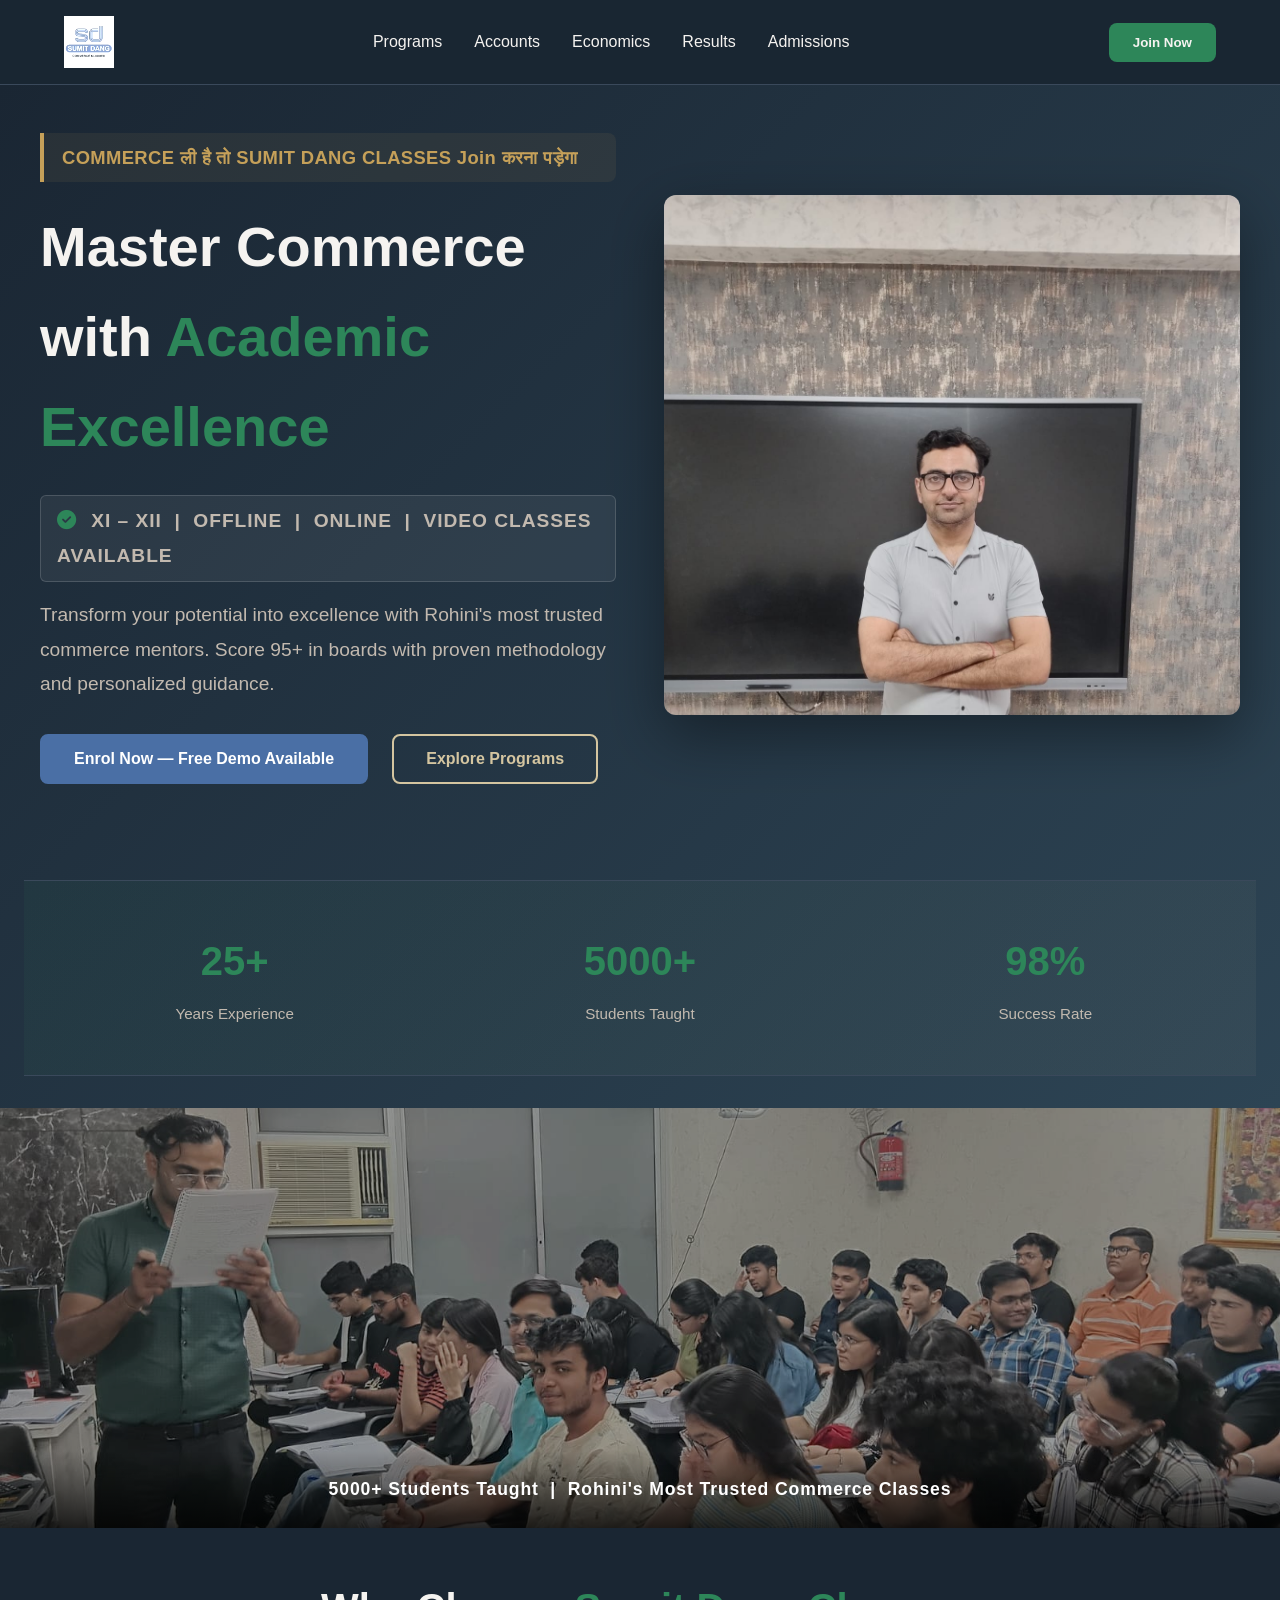
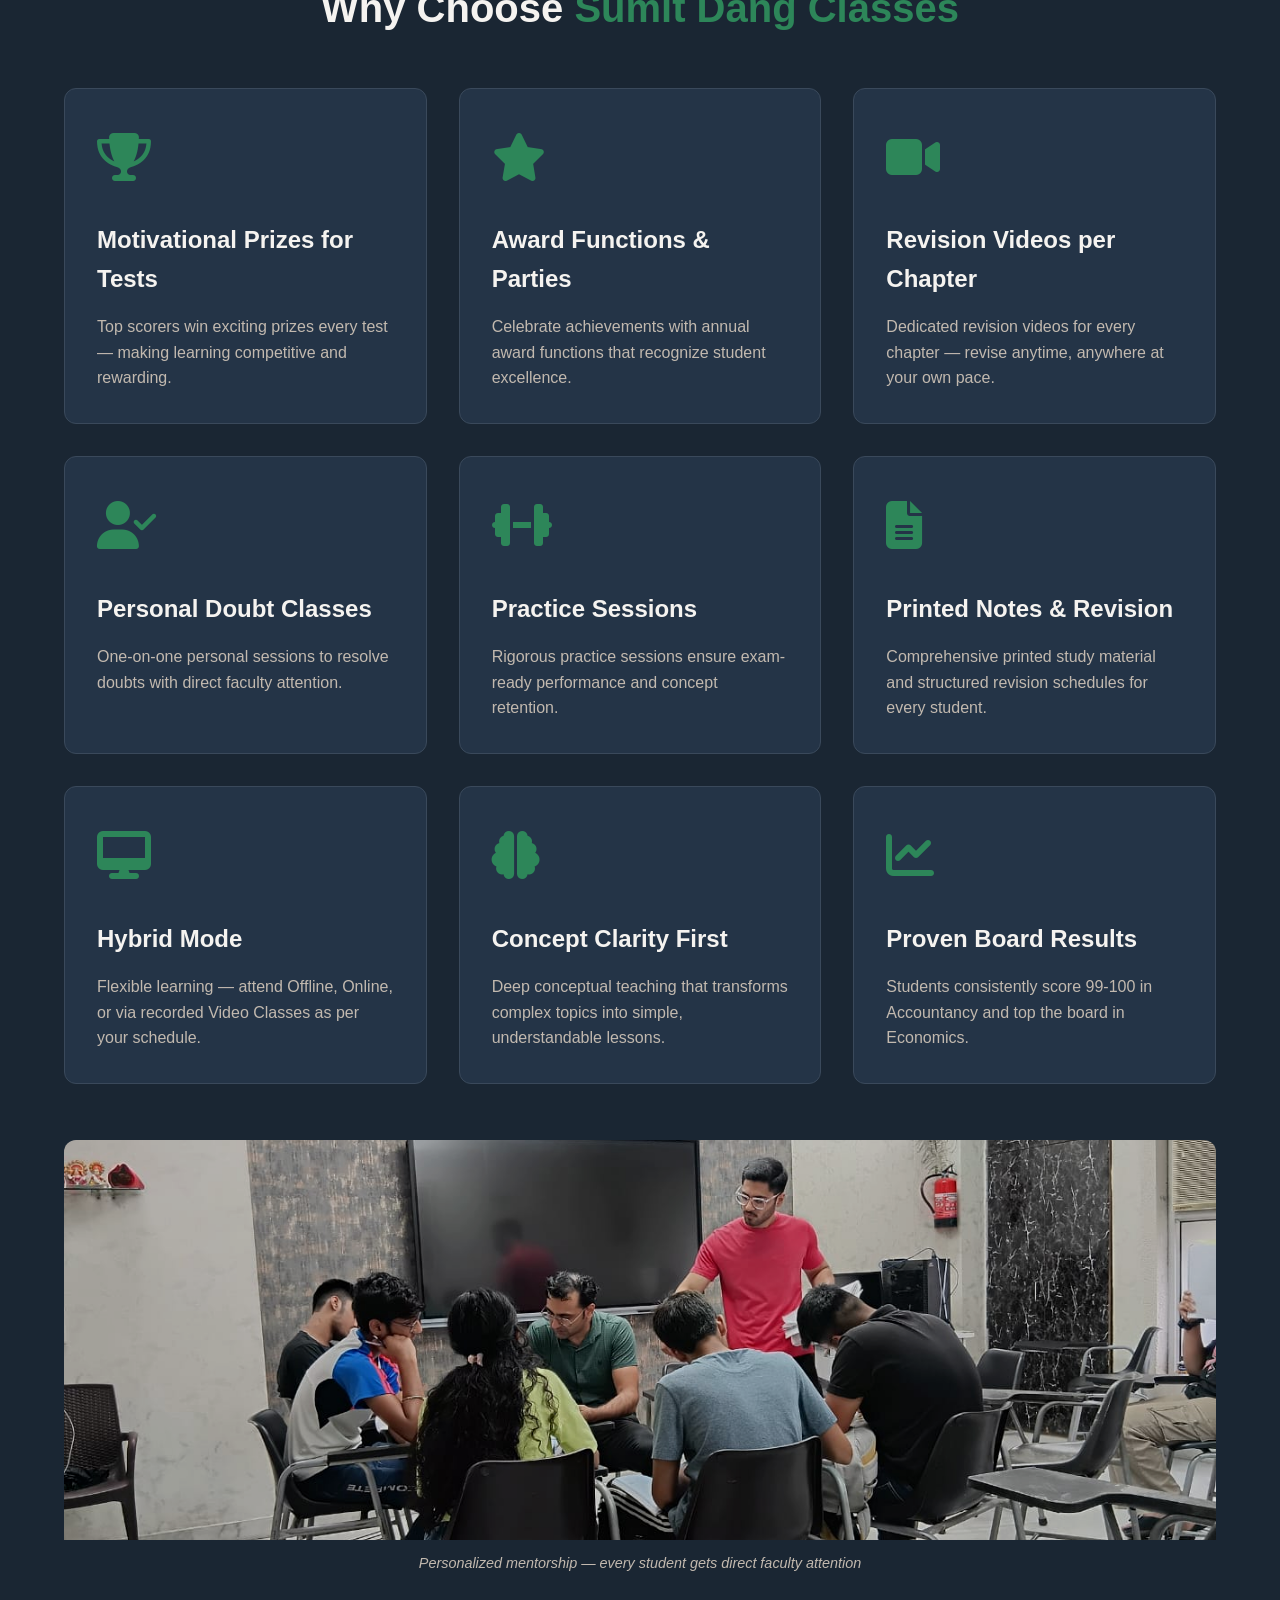
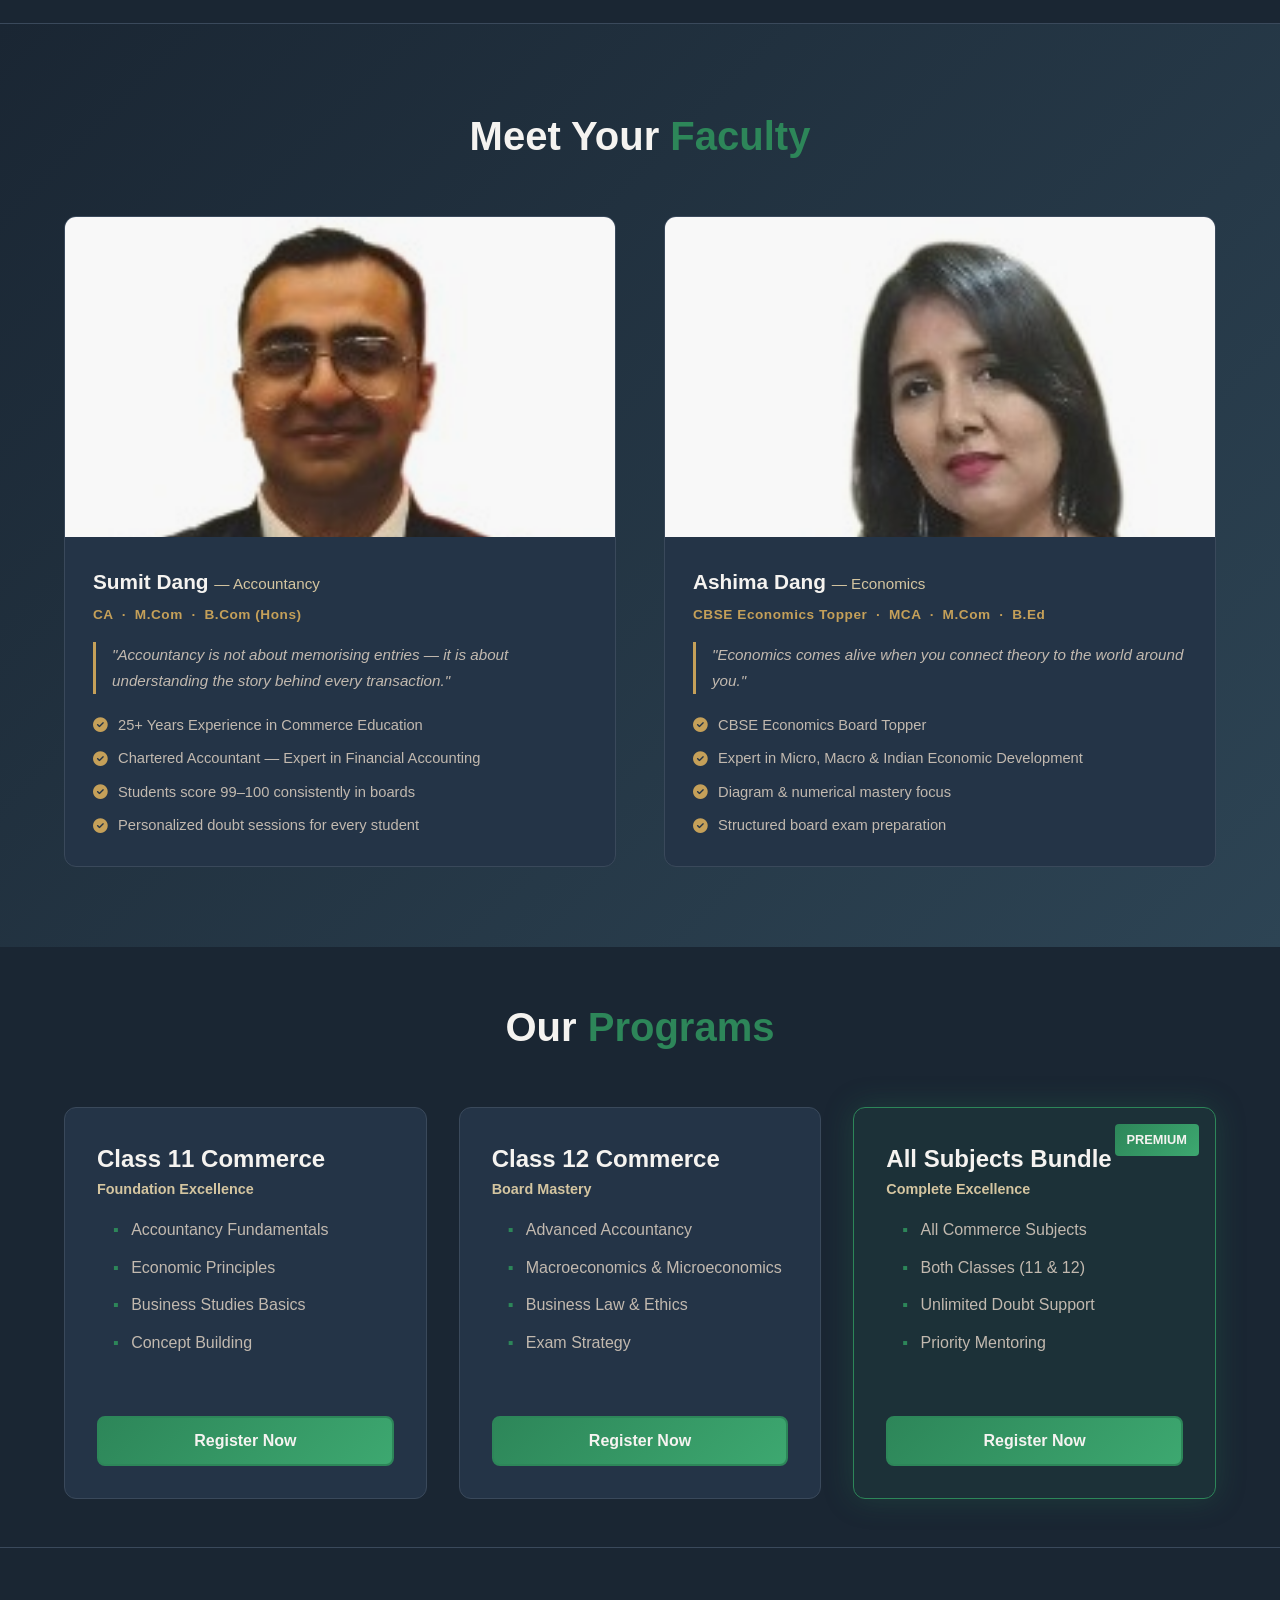
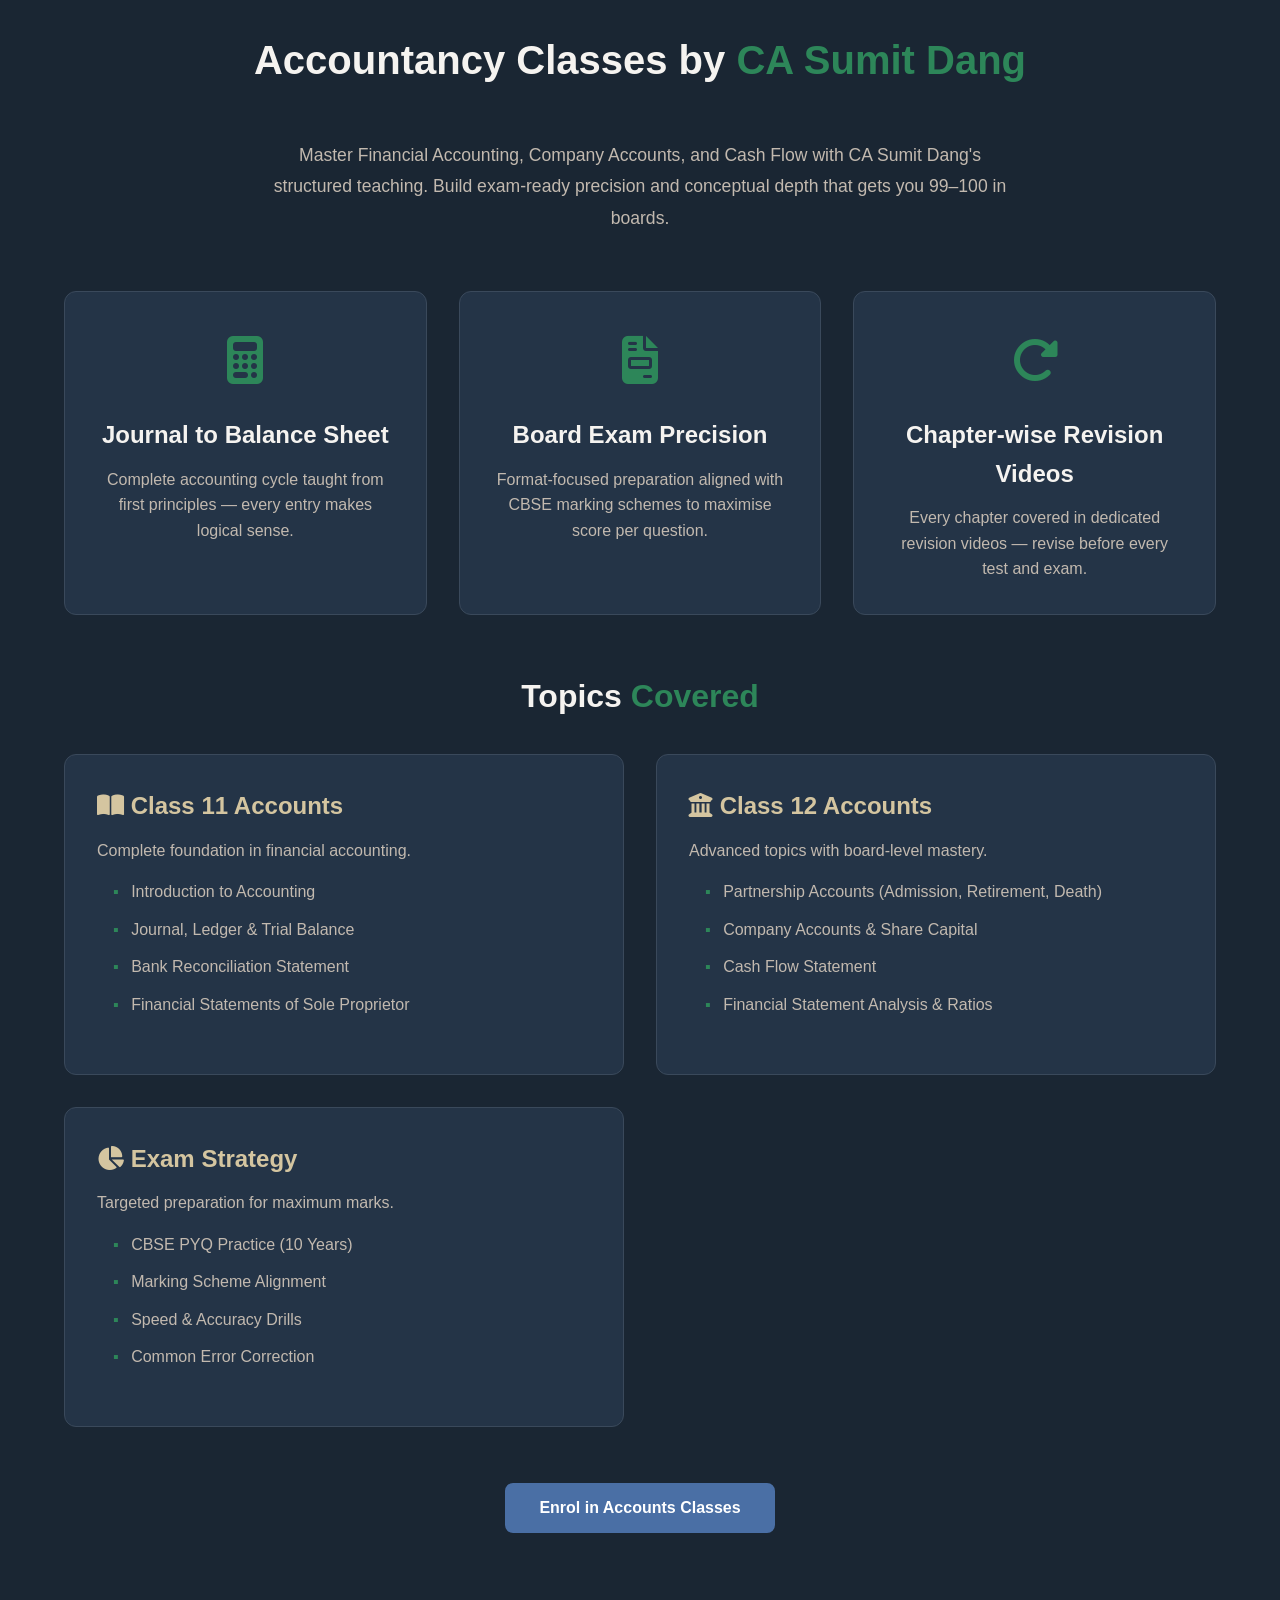
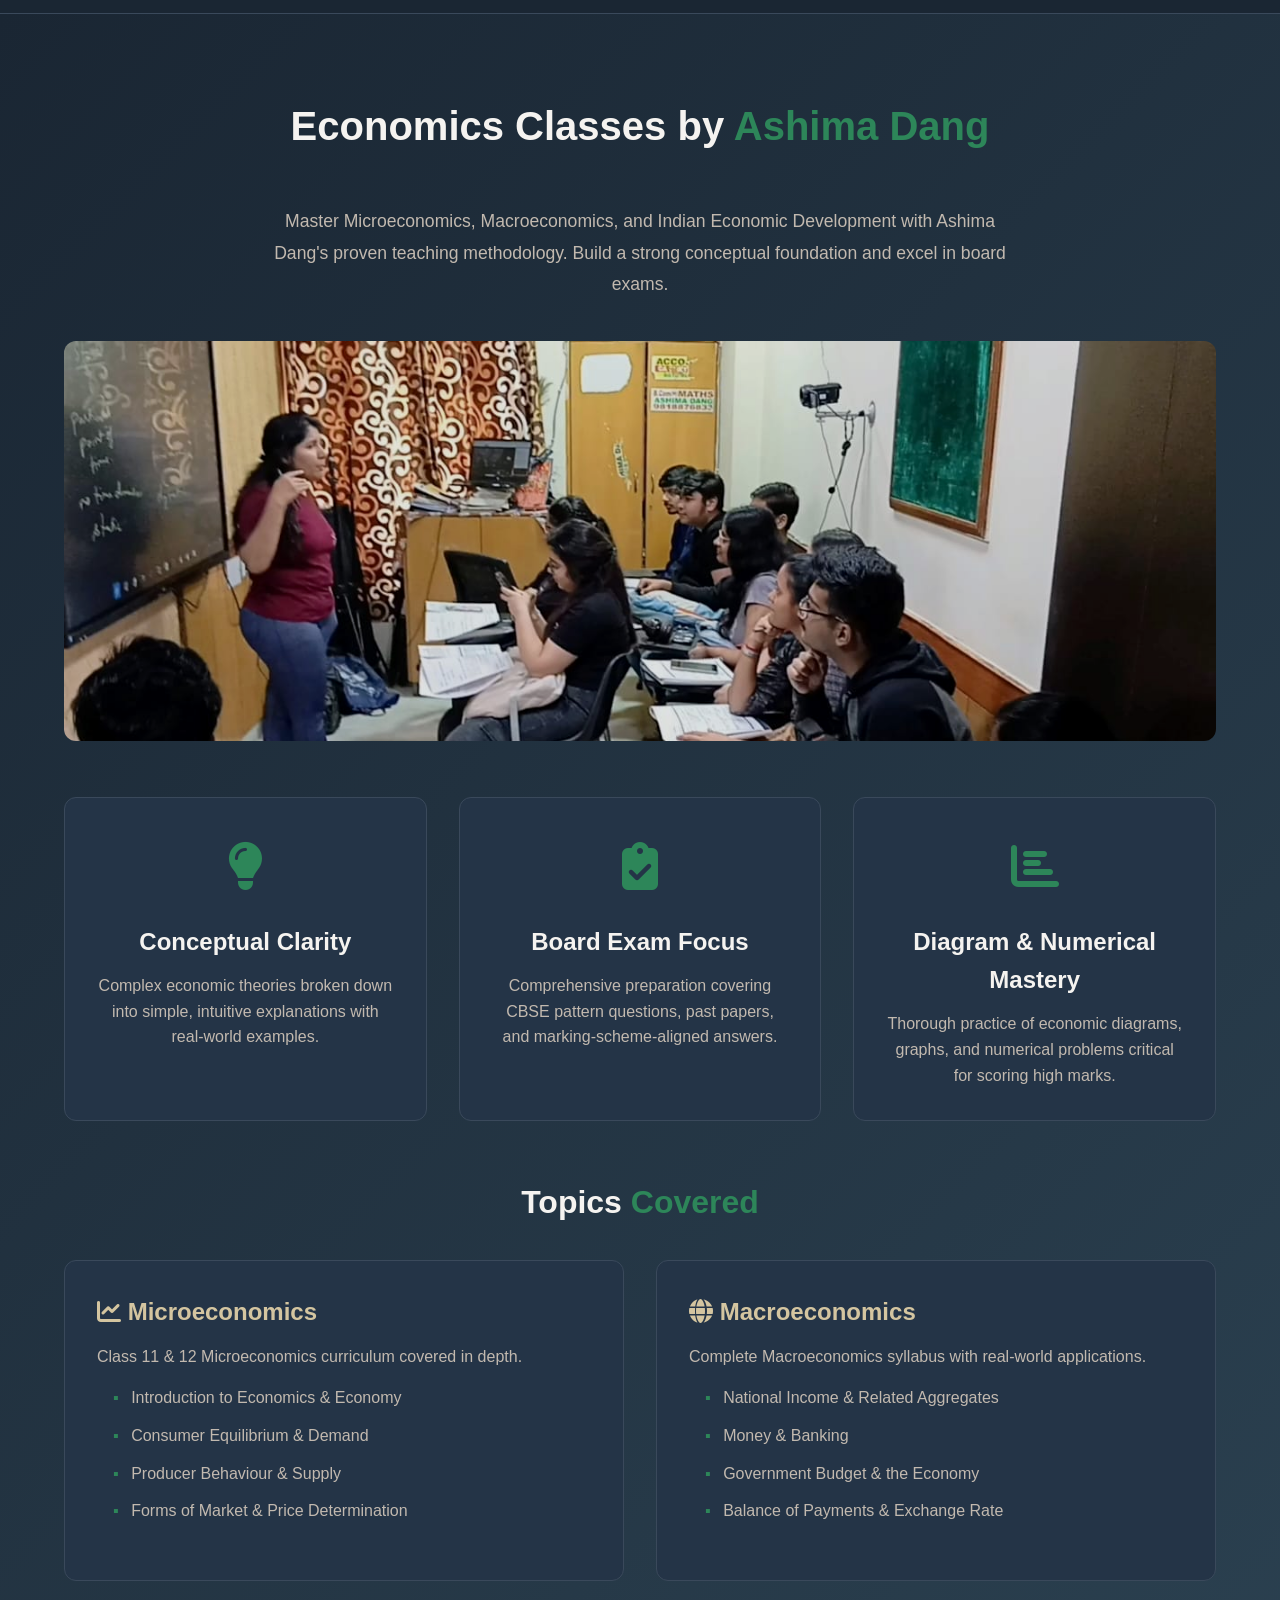
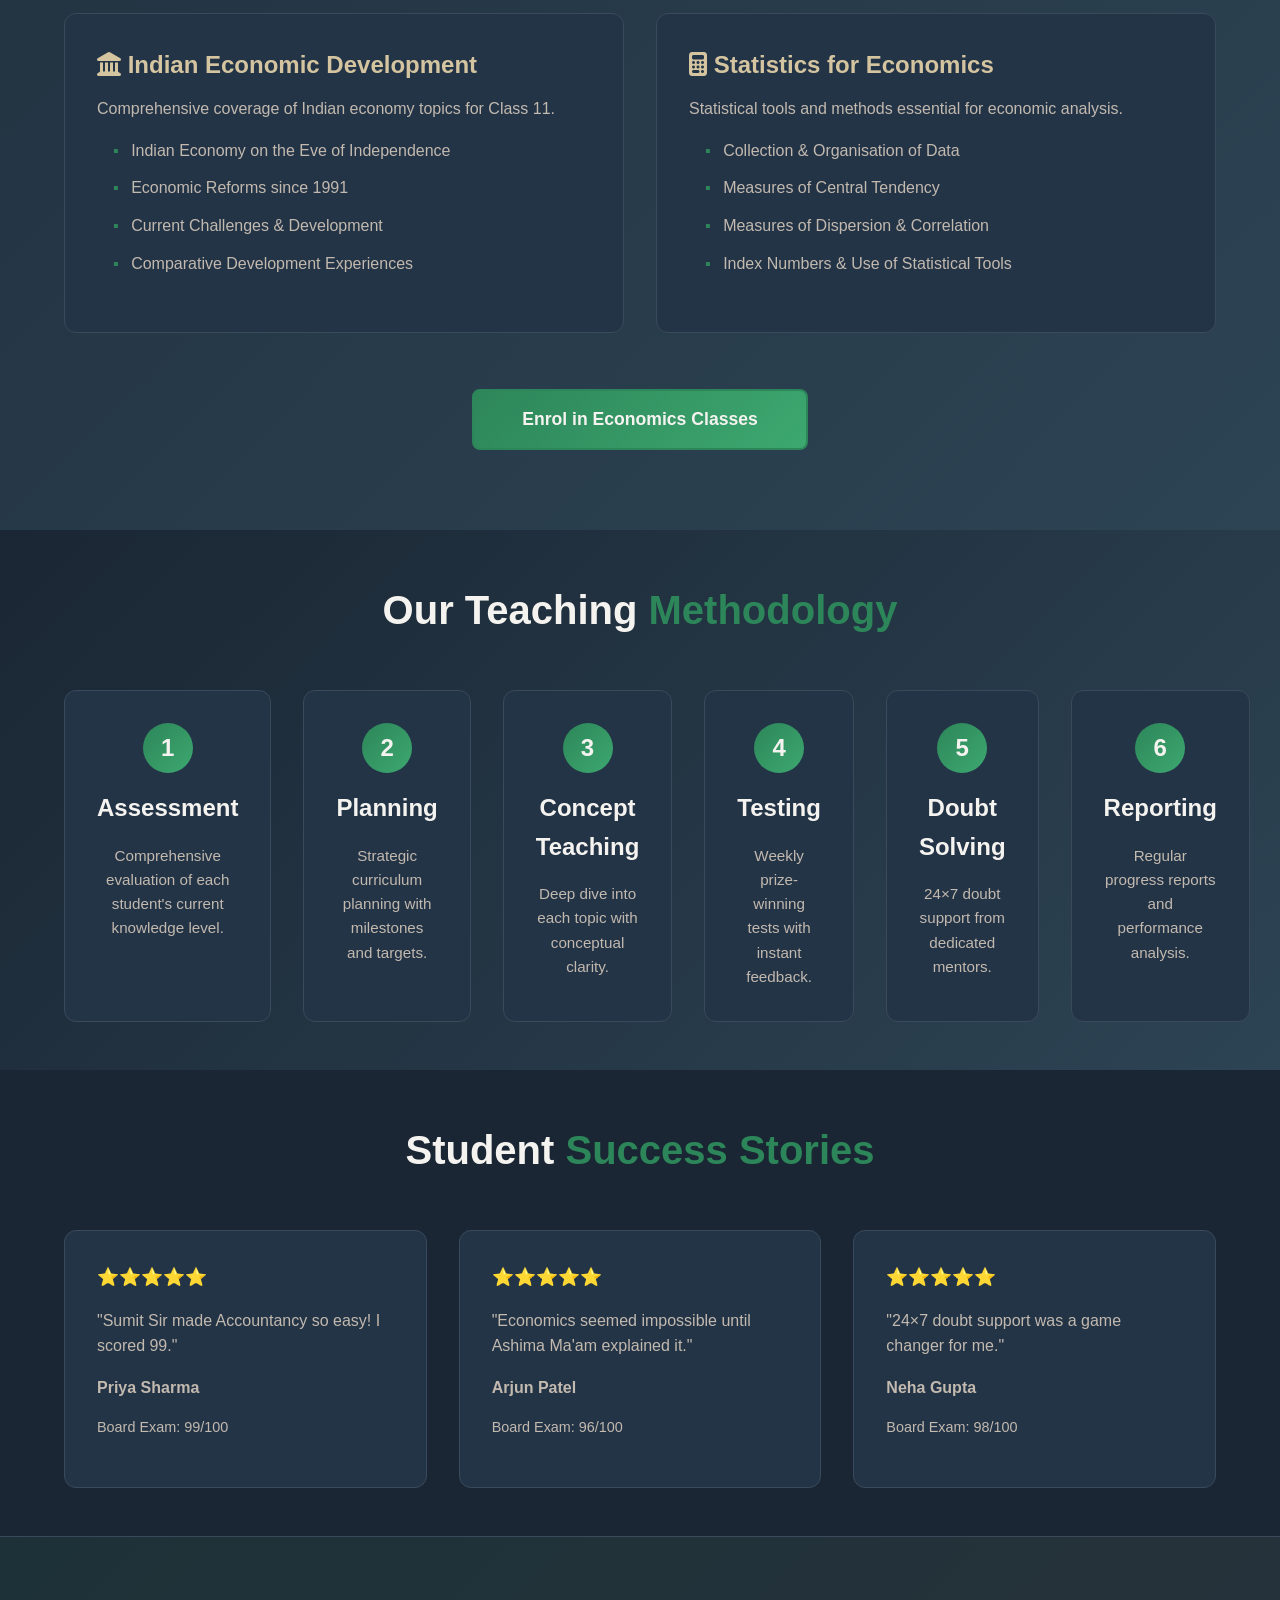
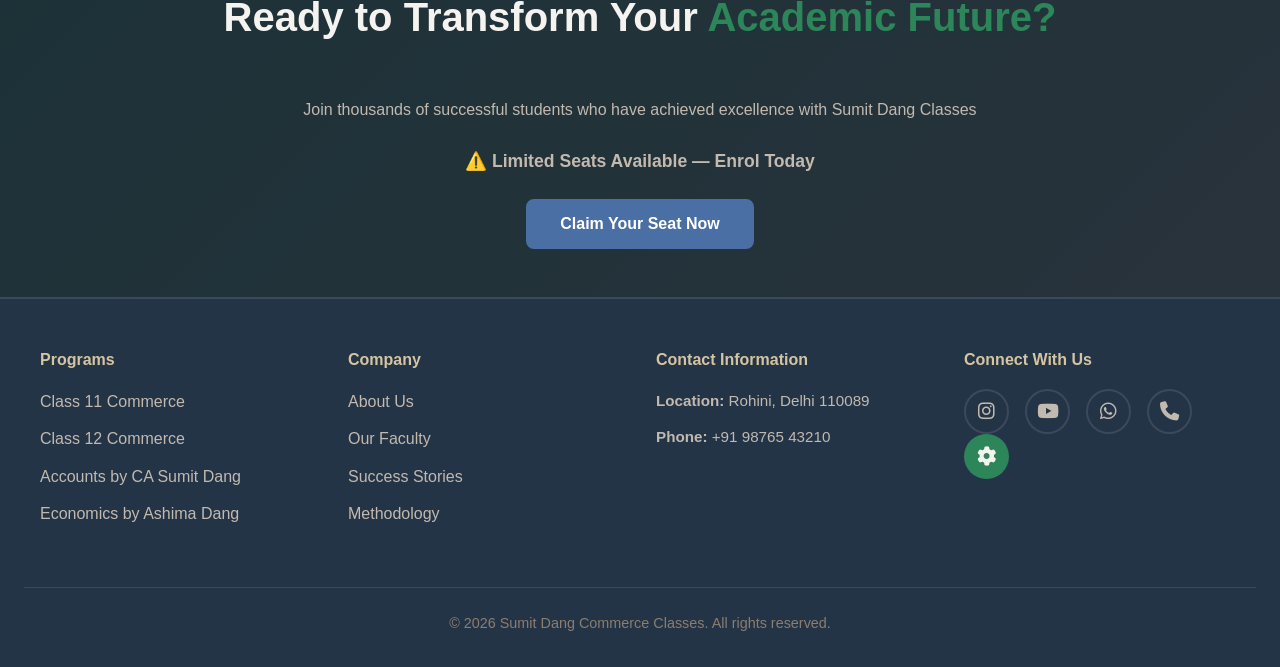
==== commit 9a2eb016: "Add files via upload" ====
--- a/index.html
+++ b/index.html
@@ -85,7 +85,7 @@
                     <p>Top scorers win exciting prizes every test — making learning competitive and rewarding.</p>
                 </div>
                 <div class="value-prop-card">
-                    <div class="card-icon"><i class="fas fa-party-horn"></i></div>
+                    <div class="card-icon"><i class="fas fa-star"></i></div>
                     <h3>Award Functions &amp; Parties</h3>
                     <p>Celebrate achievements with annual award functions that recognize student excellence.</p>
                 </div>
@@ -110,7 +110,7 @@
                     <p>Comprehensive printed study material and structured revision schedules for every student.</p>
                 </div>
                 <div class="value-prop-card">
-                    <div class="card-icon"><i class="fas fa-laptop-mobile"></i></div>
+                    <div class="card-icon"><i class="fas fa-desktop"></i></div>
                     <h3>Hybrid Mode</h3>
                     <p>Flexible learning — attend Offline, Online, or via recorded Video Classes as per your schedule.</p>
                 </div>
@@ -232,7 +232,7 @@
                     <p>Format-focused preparation aligned with CBSE marking schemes to maximise score per question.</p>
                 </div>
                 <div class="highlight-card">
-                    <div class="card-icon"><i class="fas fa-repeat"></i></div>
+                    <div class="card-icon"><i class="fas fa-rotate-right"></i></div>
                     <h3>Chapter-wise Revision Videos</h3>
                     <p>Every chapter covered in dedicated revision videos — revise before every test and exam.</p>
                 </div>
@@ -270,7 +270,6 @@
                         <li>Common Error Correction</li>
                     </ul>
                 </div>
-
             </div>
 
             <div class="accounts-cta">
@@ -285,7 +284,6 @@
             <h2 class="section-title">Economics Classes by <span class="accent">Ashima Dang</span></h2>
             <p class="economics-intro">Master Microeconomics, Macroeconomics, and Indian Economic Development with Ashima Dang's proven teaching methodology. Build a strong conceptual foundation and excel in board exams.</p>
 
-            <!-- Ashima Teaching Photo -->
             <div class="economics-photo-wrap">
                 <img src="./ashima_teaching.jpeg" alt="Ashima Dang teaching Economics at Sumit Dang Commerce Classes Rohini" class="economics-photo">
             </div>
@@ -459,15 +457,14 @@
                 <h4>Contact Information</h4>
                 <p><strong>Location:</strong> Rohini, Delhi 110089</p>
                 <p><strong>Phone:</strong> <a href="tel:+919876543210">+91 98765 43210</a></p>
-                <p><strong>Email:</strong> <a href="/cdn-cgi/l/email-protection#cfa6a1a9a08fbcbaa2a6bbabaea1a8aca3aebcbcaabce1aca0a2"><span class="__cf_email__" data-cfemail="254c4b434a655650484c5141444b42464944565640560b464a48">[email&#160;protected]</span></a></p>
             </div>
             <div class="footer-column">
                 <h4>Connect With Us</h4>
                 <div class="social-links">
-                    <a href="https://instagram.com/sumitdangclasses" target="_blank" class="social-icon" title="Instagram">
+                    <a href="https://www.instagram.com/sumit_dangclasses?utm_source=ig_web_button_share_sheet&igsh=ZDNlZDc0MzIxNw==" target="_blank" class="social-icon" title="Instagram">
                         <i class="fab fa-instagram"></i>
                     </a>
-                    <a href="https://youtube.com/@sumitdangclasses" target="_blank" class="social-icon" title="YouTube">
+                    <a href="https://www.youtube.com/@sumitdangcommerceclasses5902" target="_blank" class="social-icon" title="YouTube">
                         <i class="fab fa-youtube"></i>
                     </a>
                     <a href="https://wa.me/919876543210?text=Hi!%20I%20am%20interested%20in%20your%20commerce%20classes" target="_blank" class="social-icon" title="WhatsApp">
@@ -509,4 +506,11 @@
                     <label for="phone-number"><i class="fas fa-phone"></i> Phone Number</label>
                     <input type="tel" id="phone-number" placeholder="+91 9876543210">
                 </div>
-                <button type="submit" +                <button type="submit" class="btn btn-primary">Save Links</button>
+            </form>
+        </div>
+    </div>
+
+    <script src="./script.js"></script>
+</body>
+</html>
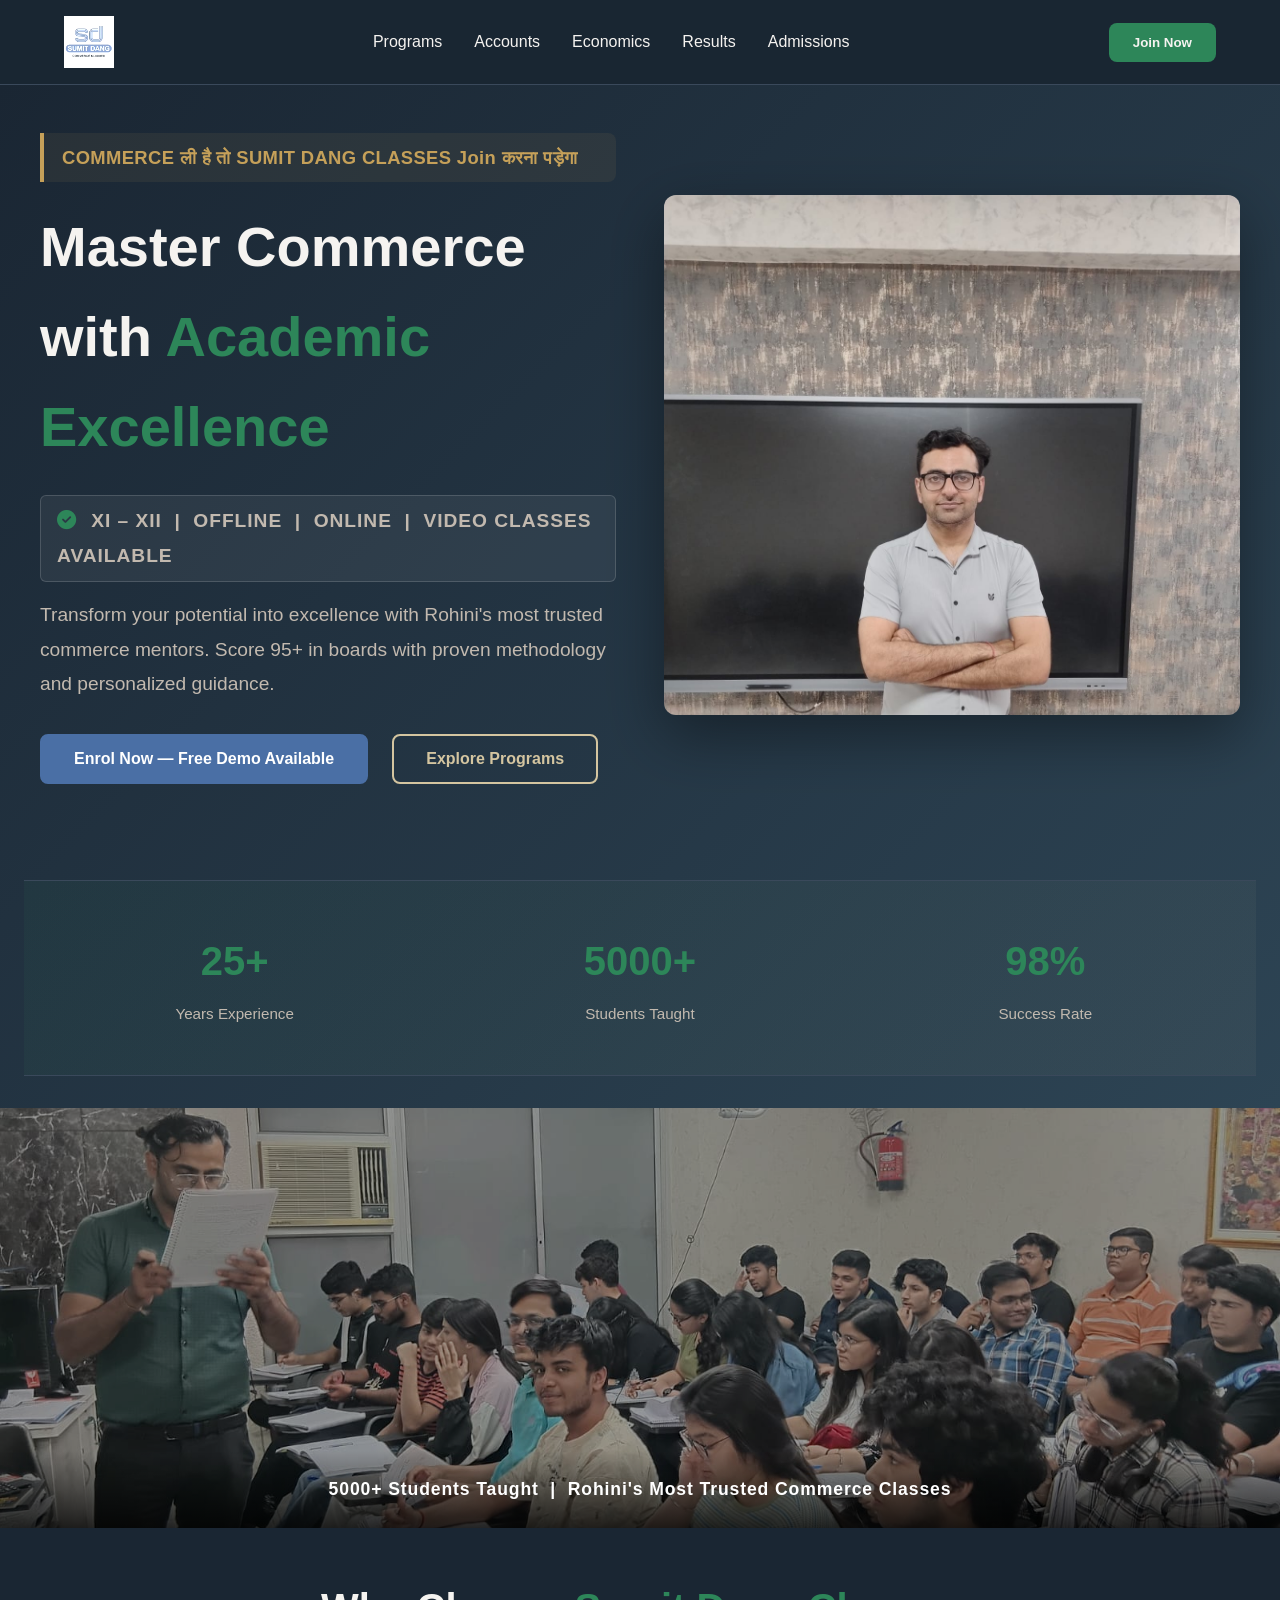
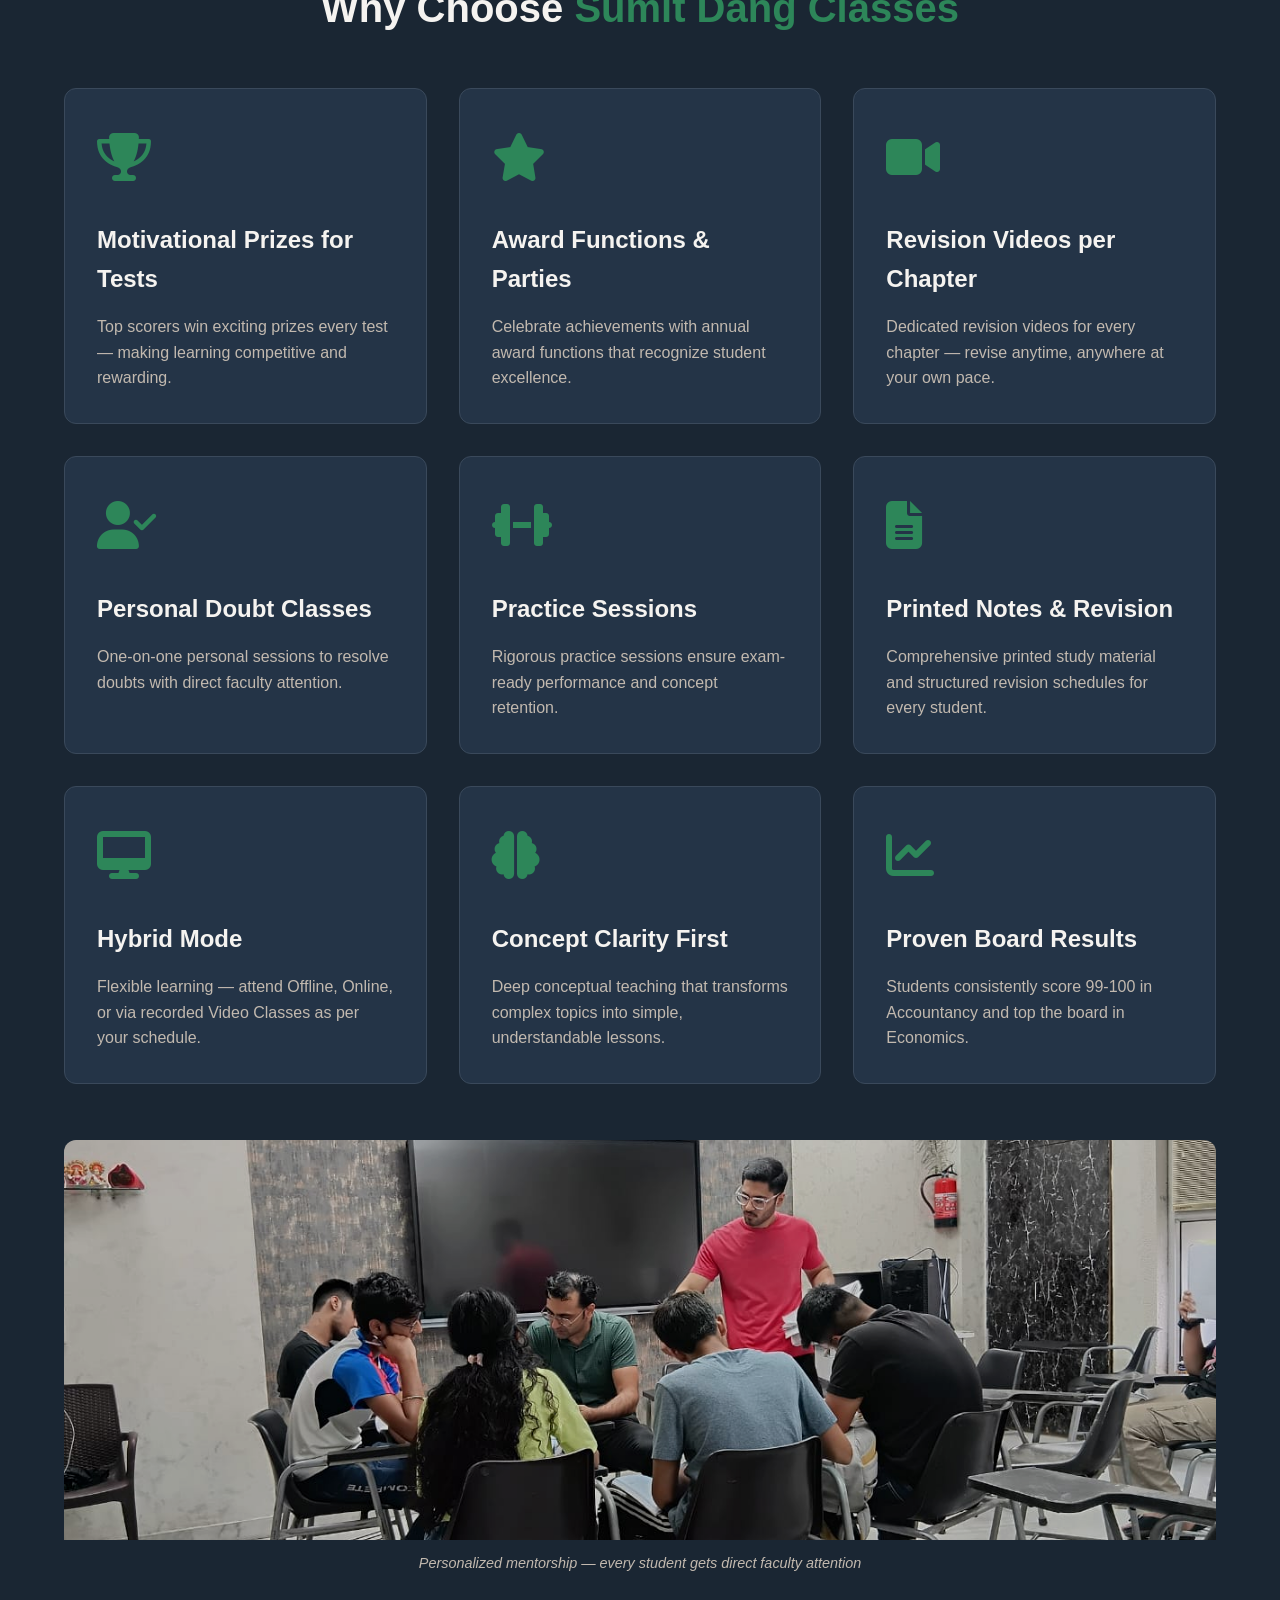
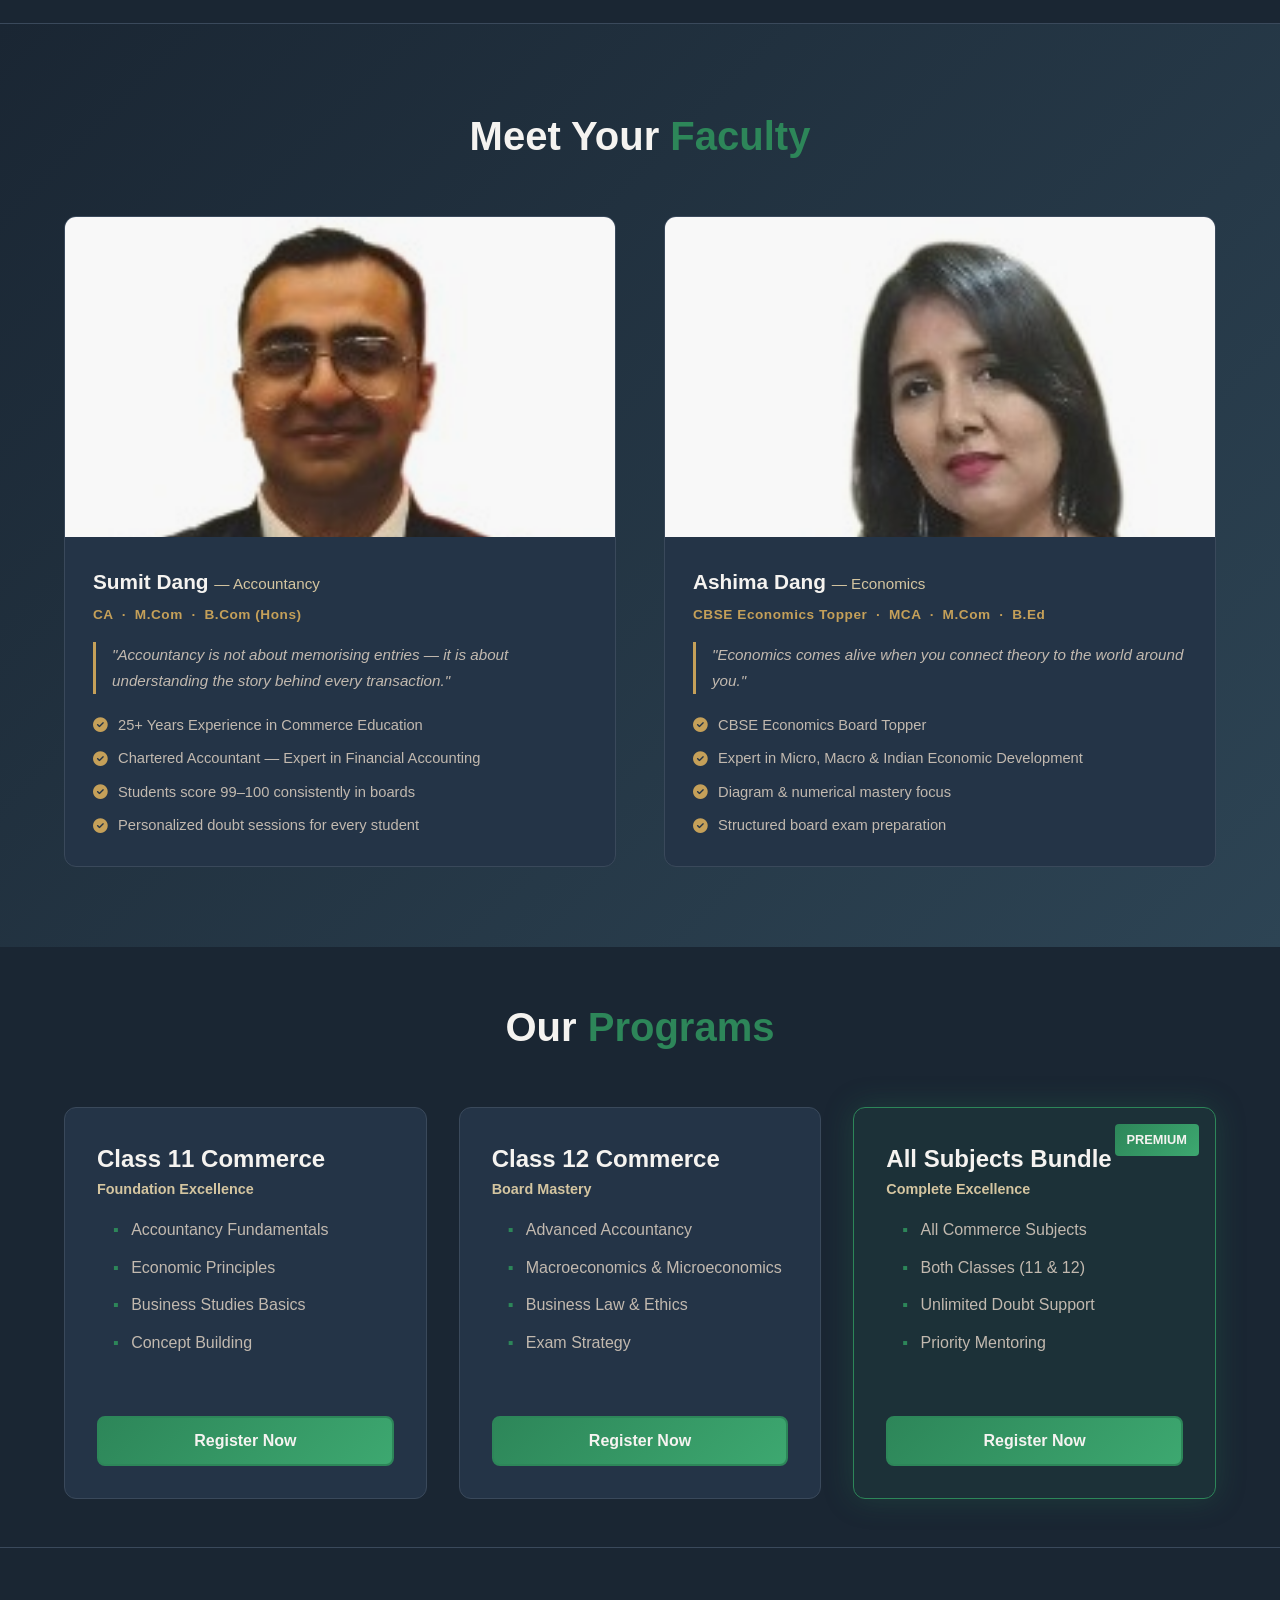
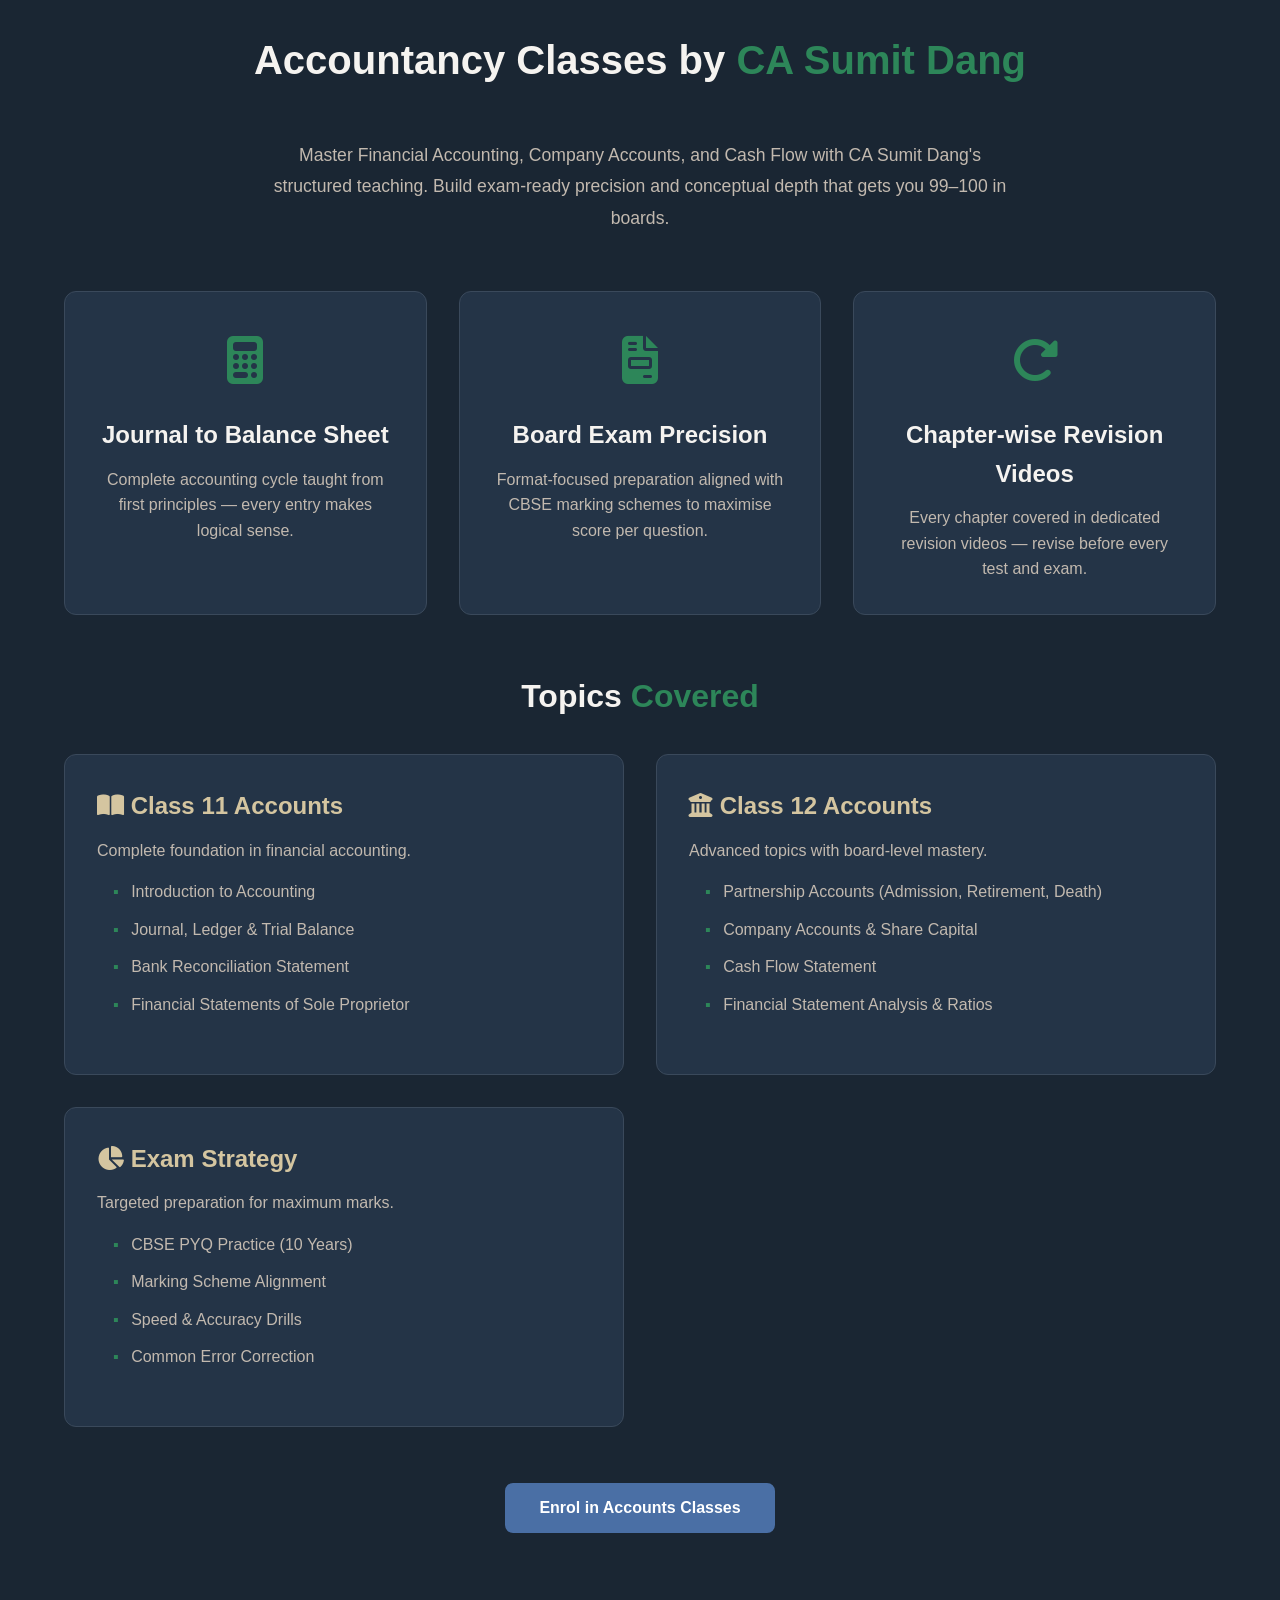
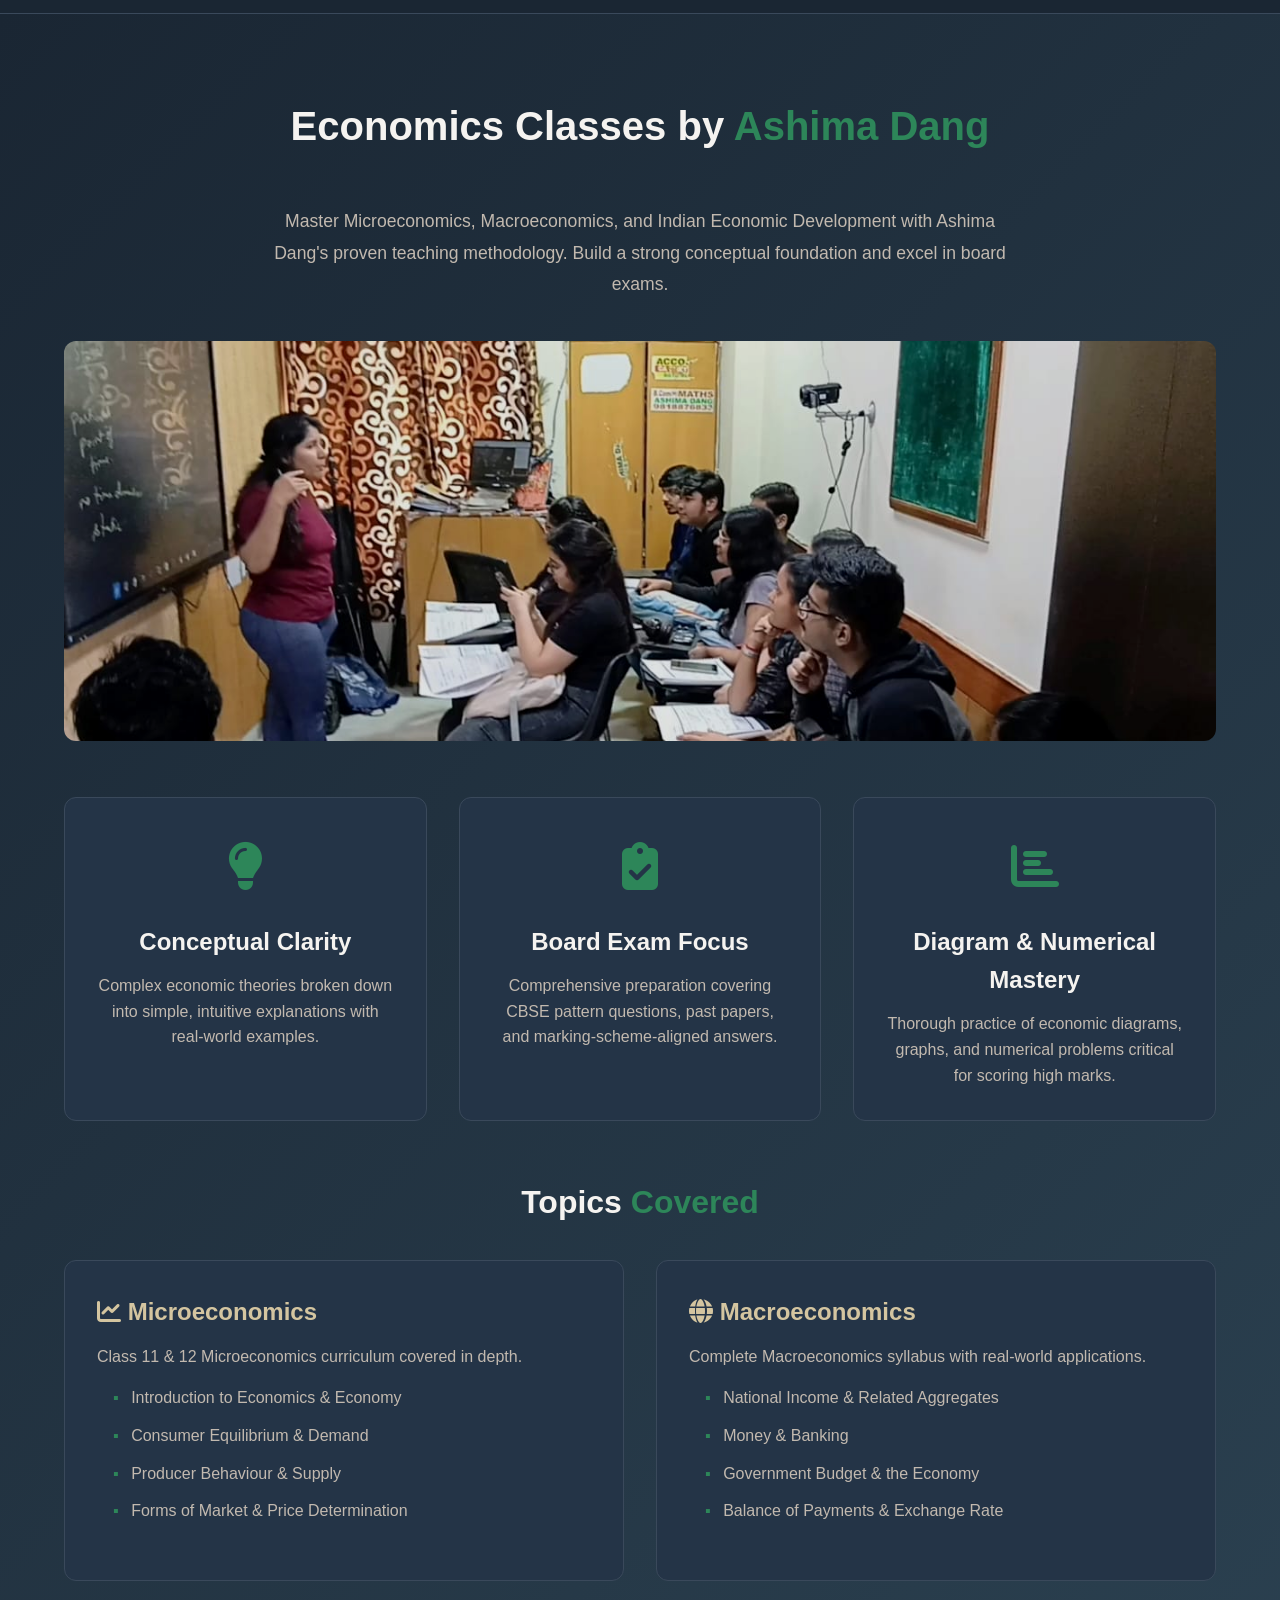
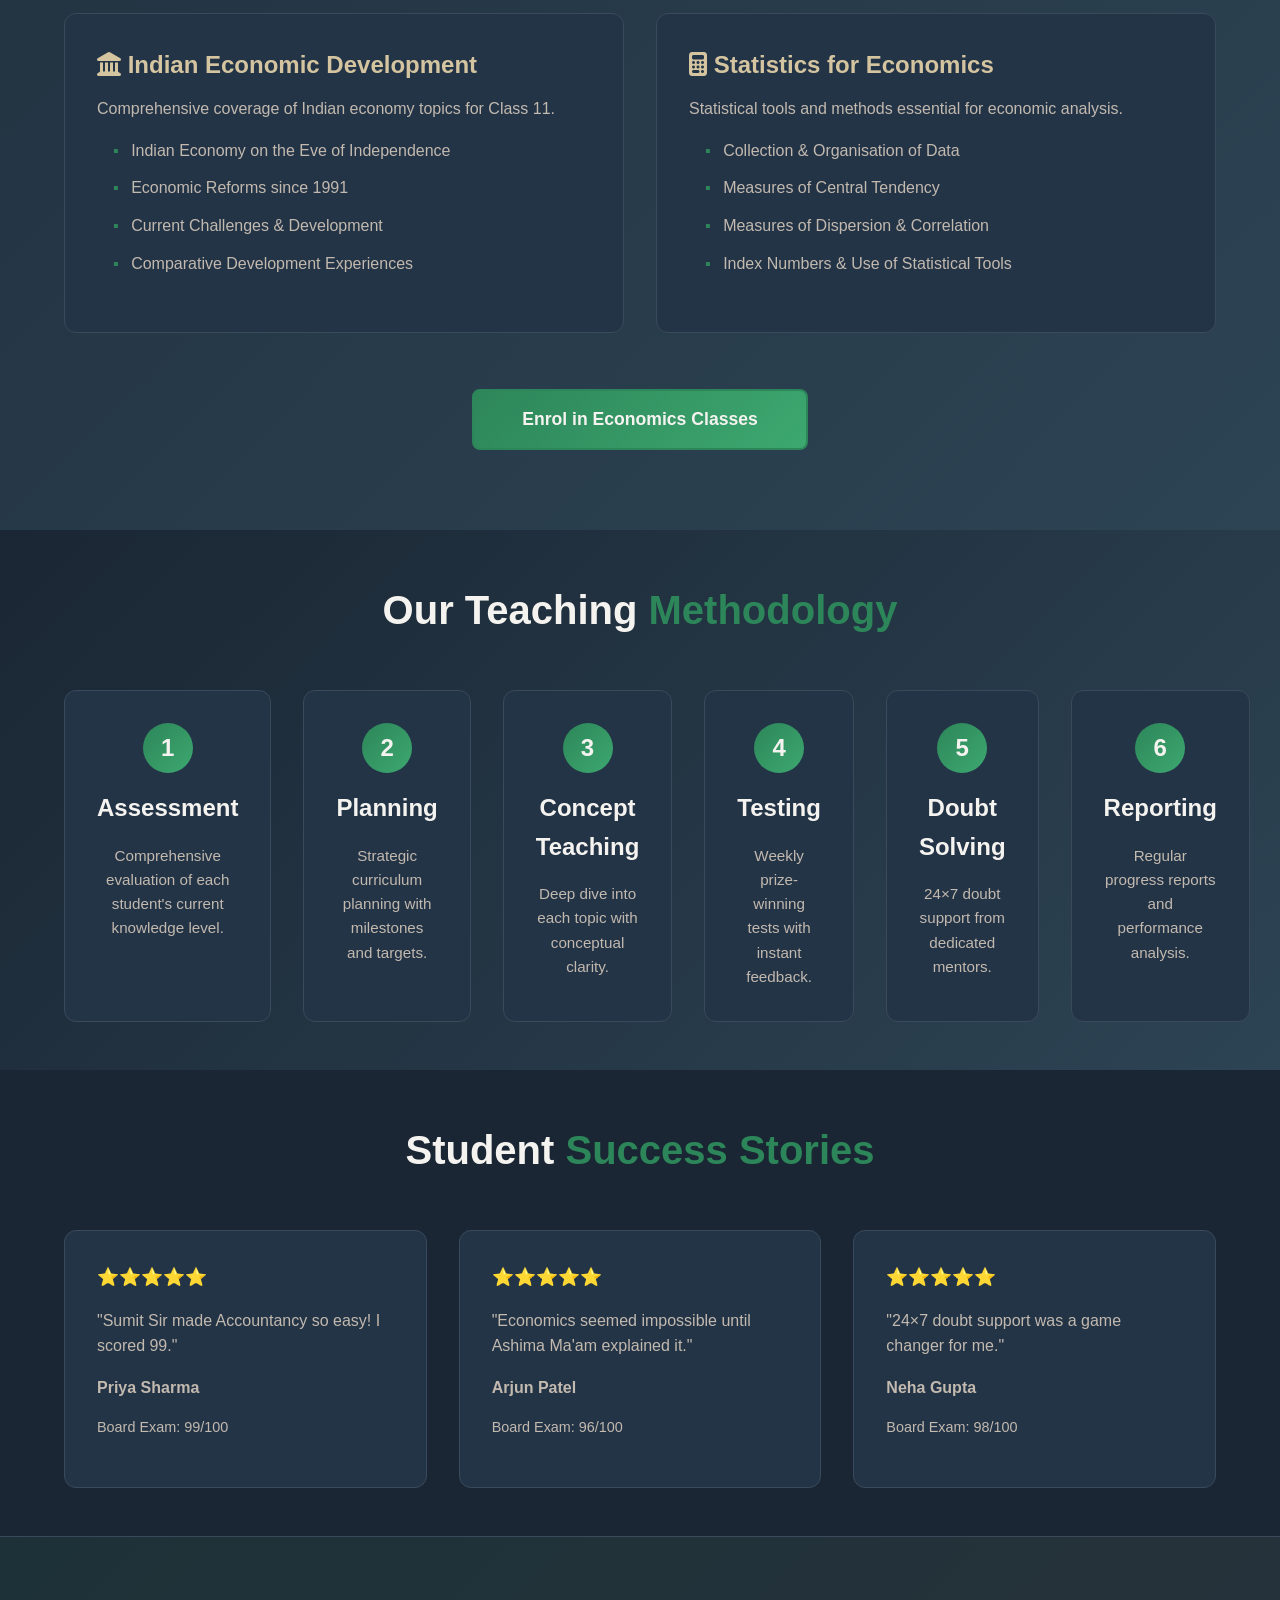
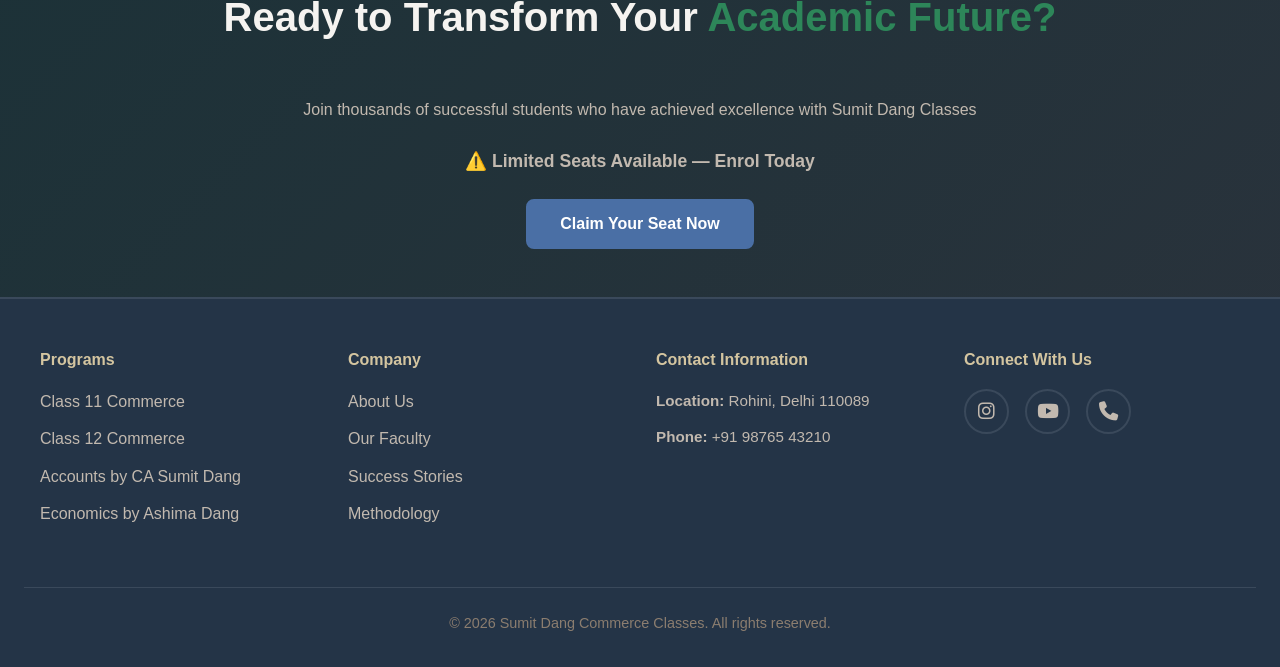
==== commit a884bbe7: "Clean up social media links and configuration modal Removed unused social media links and modal for " ====
--- a/index.html
+++ b/index.html
@@ -126,7 +126,6 @@
                 </div>
             </div>
 
-            <!-- Study Circle Photo -->
             <div class="study-circle-wrap">
                 <img src="./study_circle.jpeg" alt="Personalized doubt session at Sumit Dang Commerce Classes Rohini" class="study-circle-img">
                 <div class="study-circle-caption">Personalized mentorship — every student gets direct faculty attention</div>
@@ -219,7 +218,6 @@
         <div class="container">
             <h2 class="section-title">Accountancy Classes by <span class="accent">CA Sumit Dang</span></h2>
             <p class="accounts-intro">Master Financial Accounting, Company Accounts, and Cash Flow with CA Sumit Dang's structured teaching. Build exam-ready precision and conceptual depth that gets you 99–100 in boards.</p>
-
             <div class="accounts-highlights-grid">
                 <div class="highlight-card">
                     <div class="card-icon"><i class="fas fa-calculator"></i></div>
@@ -237,7 +235,6 @@
                     <p>Every chapter covered in dedicated revision videos — revise before every test and exam.</p>
                 </div>
             </div>
-
             <h3 class="accounts-sub-title">Topics <span class="accent">Covered</span></h3>
             <div class="accounts-topics-grid">
                 <div class="topic-card">
@@ -271,7 +268,6 @@
                     </ul>
                 </div>
             </div>
-
             <div class="accounts-cta">
                 <button class="btn btn-brand btn-large" onclick="document.getElementById('contact').scrollIntoView({behavior:'smooth'})">Enrol in Accounts Classes</button>
             </div>
@@ -283,11 +279,9 @@
         <div class="container">
             <h2 class="section-title">Economics Classes by <span class="accent">Ashima Dang</span></h2>
             <p class="economics-intro">Master Microeconomics, Macroeconomics, and Indian Economic Development with Ashima Dang's proven teaching methodology. Build a strong conceptual foundation and excel in board exams.</p>
-
             <div class="economics-photo-wrap">
                 <img src="./ashima_teaching.jpeg" alt="Ashima Dang teaching Economics at Sumit Dang Commerce Classes Rohini" class="economics-photo">
             </div>
-
             <div class="economics-highlights-grid">
                 <div class="highlight-card">
                     <div class="card-icon"><i class="fas fa-lightbulb"></i></div>
@@ -305,7 +299,6 @@
                     <p>Thorough practice of economic diagrams, graphs, and numerical problems critical for scoring high marks.</p>
                 </div>
             </div>
-
             <h3 class="economics-sub-title">Topics <span class="accent">Covered</span></h3>
             <div class="economics-topics-grid">
                 <div class="topic-card">
@@ -349,7 +342,6 @@
                     </ul>
                 </div>
             </div>
-
             <div class="economics-cta">
                 <button class="btn btn-primary btn-large" onclick="document.getElementById('contact').scrollIntoView({behavior:'smooth'})">Enrol in Economics Classes</button>
             </div>
@@ -461,55 +453,22 @@
             <div class="footer-column">
                 <h4>Connect With Us</h4>
                 <div class="social-links">
-                    <a href="https://www.instagram.com/sumit_dangclasses?utm_source=ig_web_button_share_sheet&igsh=ZDNlZDc0MzIxNw==" target="_blank" class="social-icon" title="Instagram">
+                    <a href="https://www.instagram.com/sumit_dangclasses" target="_blank" class="social-icon" title="Instagram">
                         <i class="fab fa-instagram"></i>
                     </a>
                     <a href="https://www.youtube.com/@sumitdangcommerceclasses5902" target="_blank" class="social-icon" title="YouTube">
                         <i class="fab fa-youtube"></i>
                     </a>
-                    <a href="https://wa.me/919876543210?text=Hi!%20I%20am%20interested%20in%20your%20commerce%20classes" target="_blank" class="social-icon" title="WhatsApp">
-                        <i class="fab fa-whatsapp"></i>
-                    </a>
                     <a href="tel:+919876543210" class="social-icon" title="Call Us">
                         <i class="fas fa-phone"></i>
                     </a>
                 </div>
-                <button class="btn-settings" id="configBtn" title="Configure Links">
-                    <i class="fas fa-cog"></i>
-                </button>
             </div>
         </div>
         <div class="footer-bottom">
             <p>&copy; 2026 Sumit Dang Commerce Classes. All rights reserved.</p>
         </div>
     </footer>
-
-    <!-- Modal -->
-    <div id="socialConfigModal" class="modal">
-        <div class="modal-content">
-            <span class="close">&times;</span>
-            <h2>Configure Social Media Links</h2>
-            <form id="socialConfigForm">
-                <div class="form-group">
-                    <label for="instagram-url"><i class="fab fa-instagram"></i> Instagram URL</label>
-                    <input type="url" id="instagram-url" placeholder="https://instagram.com/yourusername">
-                </div>
-                <div class="form-group">
-                    <label for="youtube-url"><i class="fab fa-youtube"></i> YouTube URL</label>
-                    <input type="url" id="youtube-url" placeholder="https://youtube.com/@yourchannel">
-                </div>
-                <div class="form-group">
-                    <label for="whatsapp-number"><i class="fab fa-whatsapp"></i> WhatsApp Number</label>
-                    <input type="tel" id="whatsapp-number" placeholder="+91 9876543210">
-                </div>
-                <div class="form-group">
-                    <label for="phone-number"><i class="fas fa-phone"></i> Phone Number</label>
-                    <input type="tel" id="phone-number" placeholder="+91 9876543210">
-                </div>
-                <button type="submit" class="btn btn-primary">Save Links</button>
-            </form>
-        </div>
-    </div>
 
     <script src="./script.js"></script>
 </body>
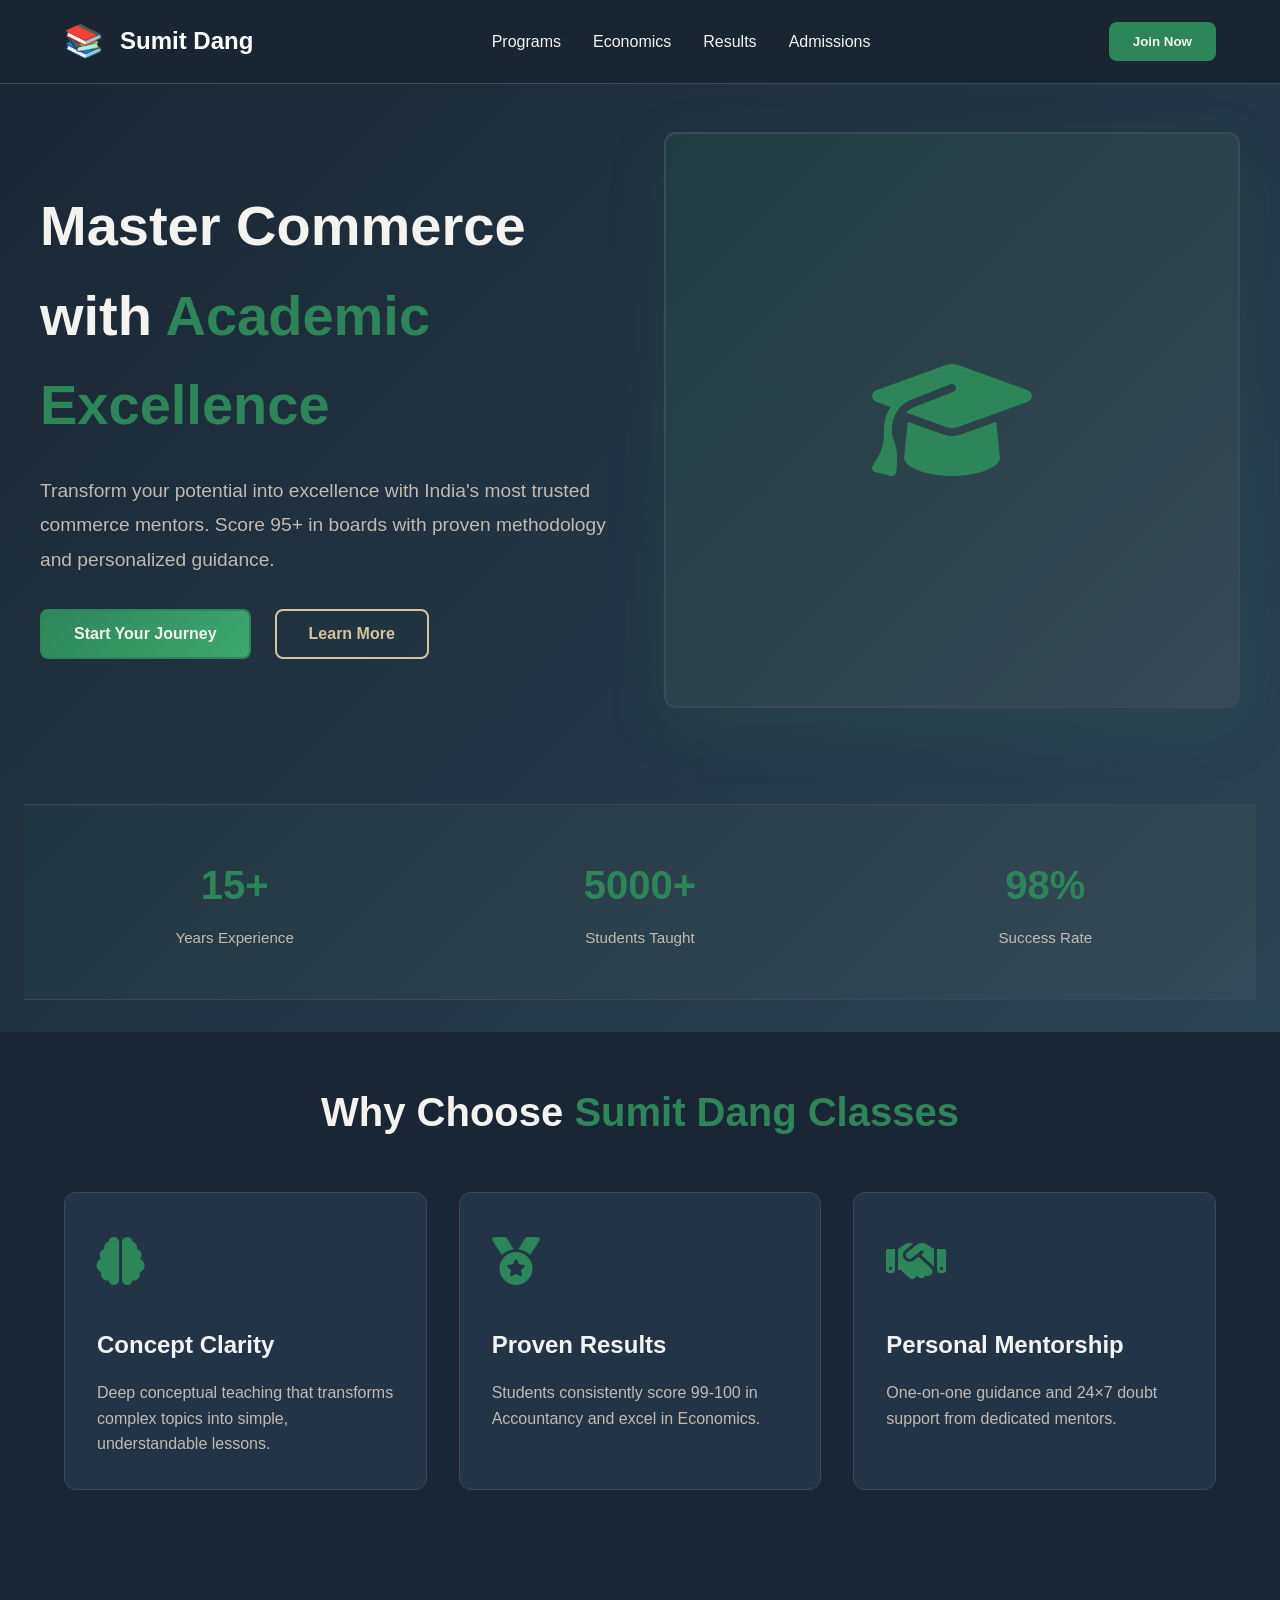
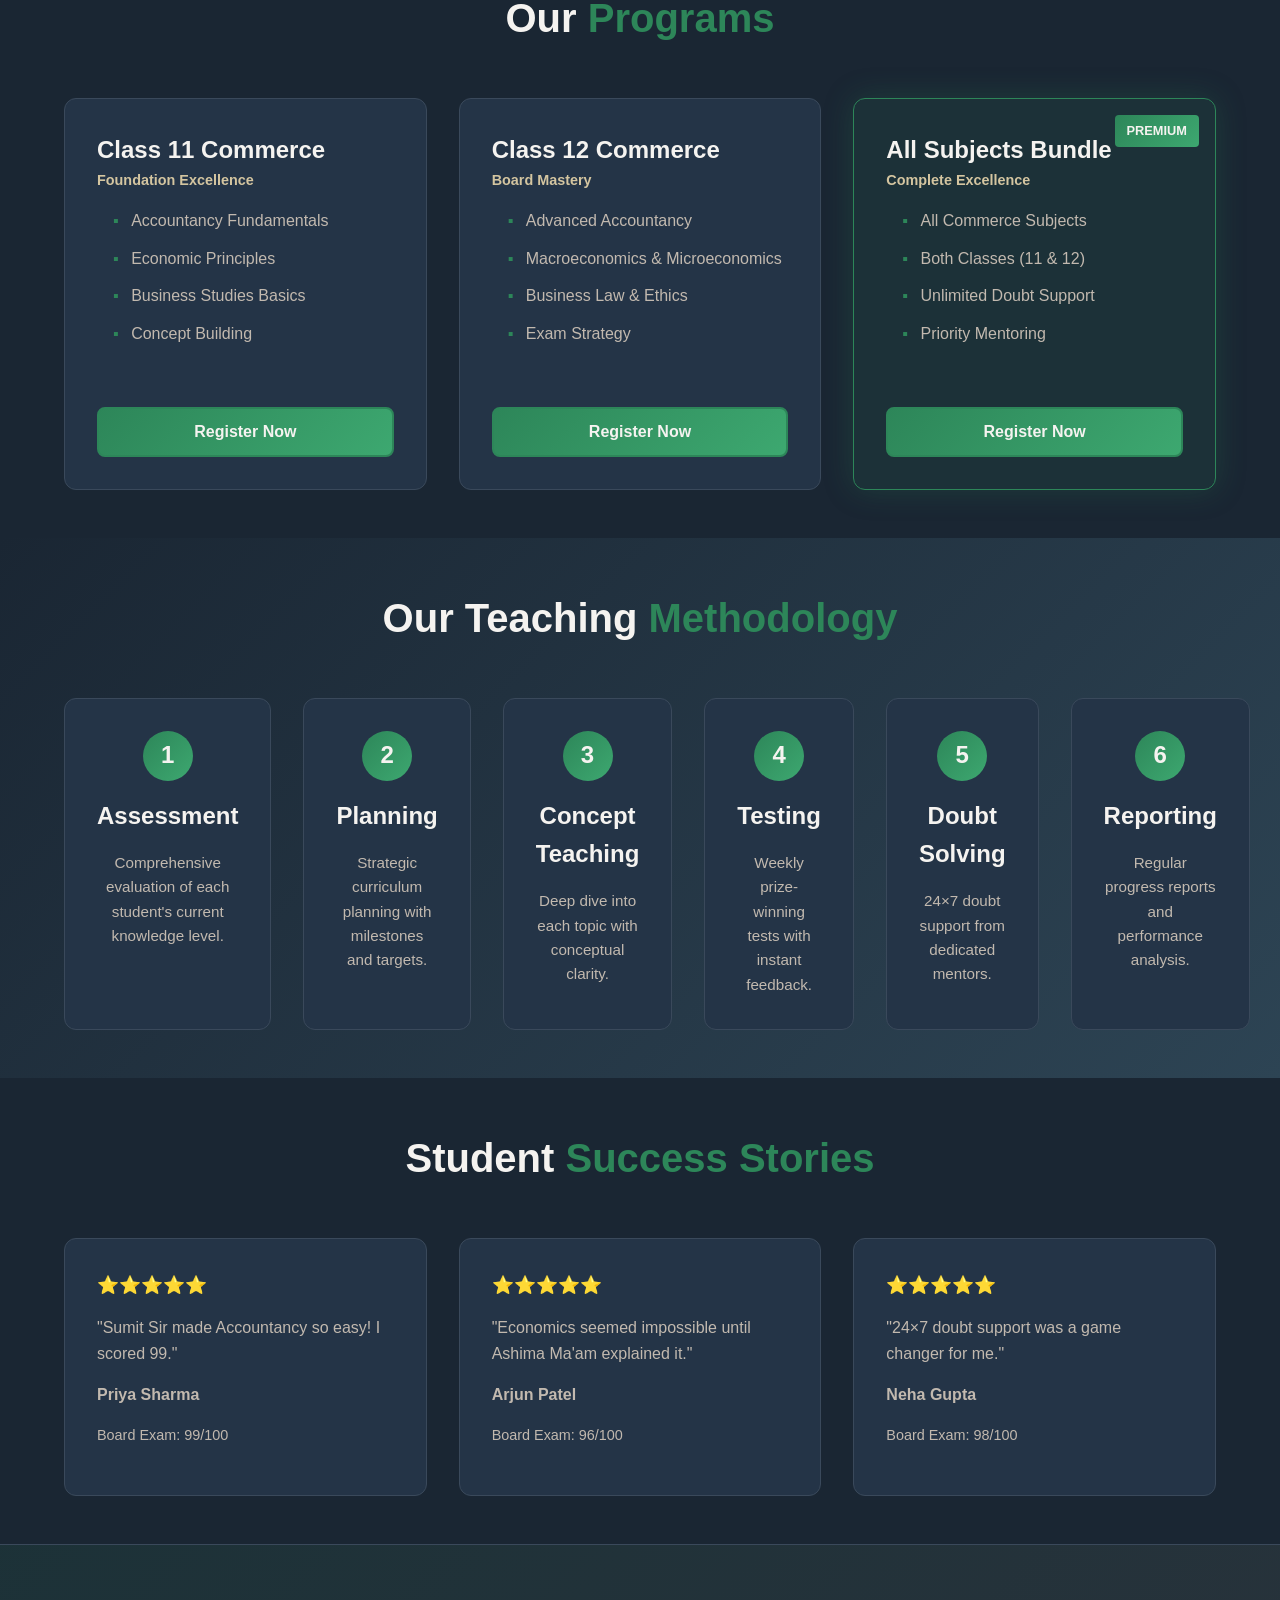
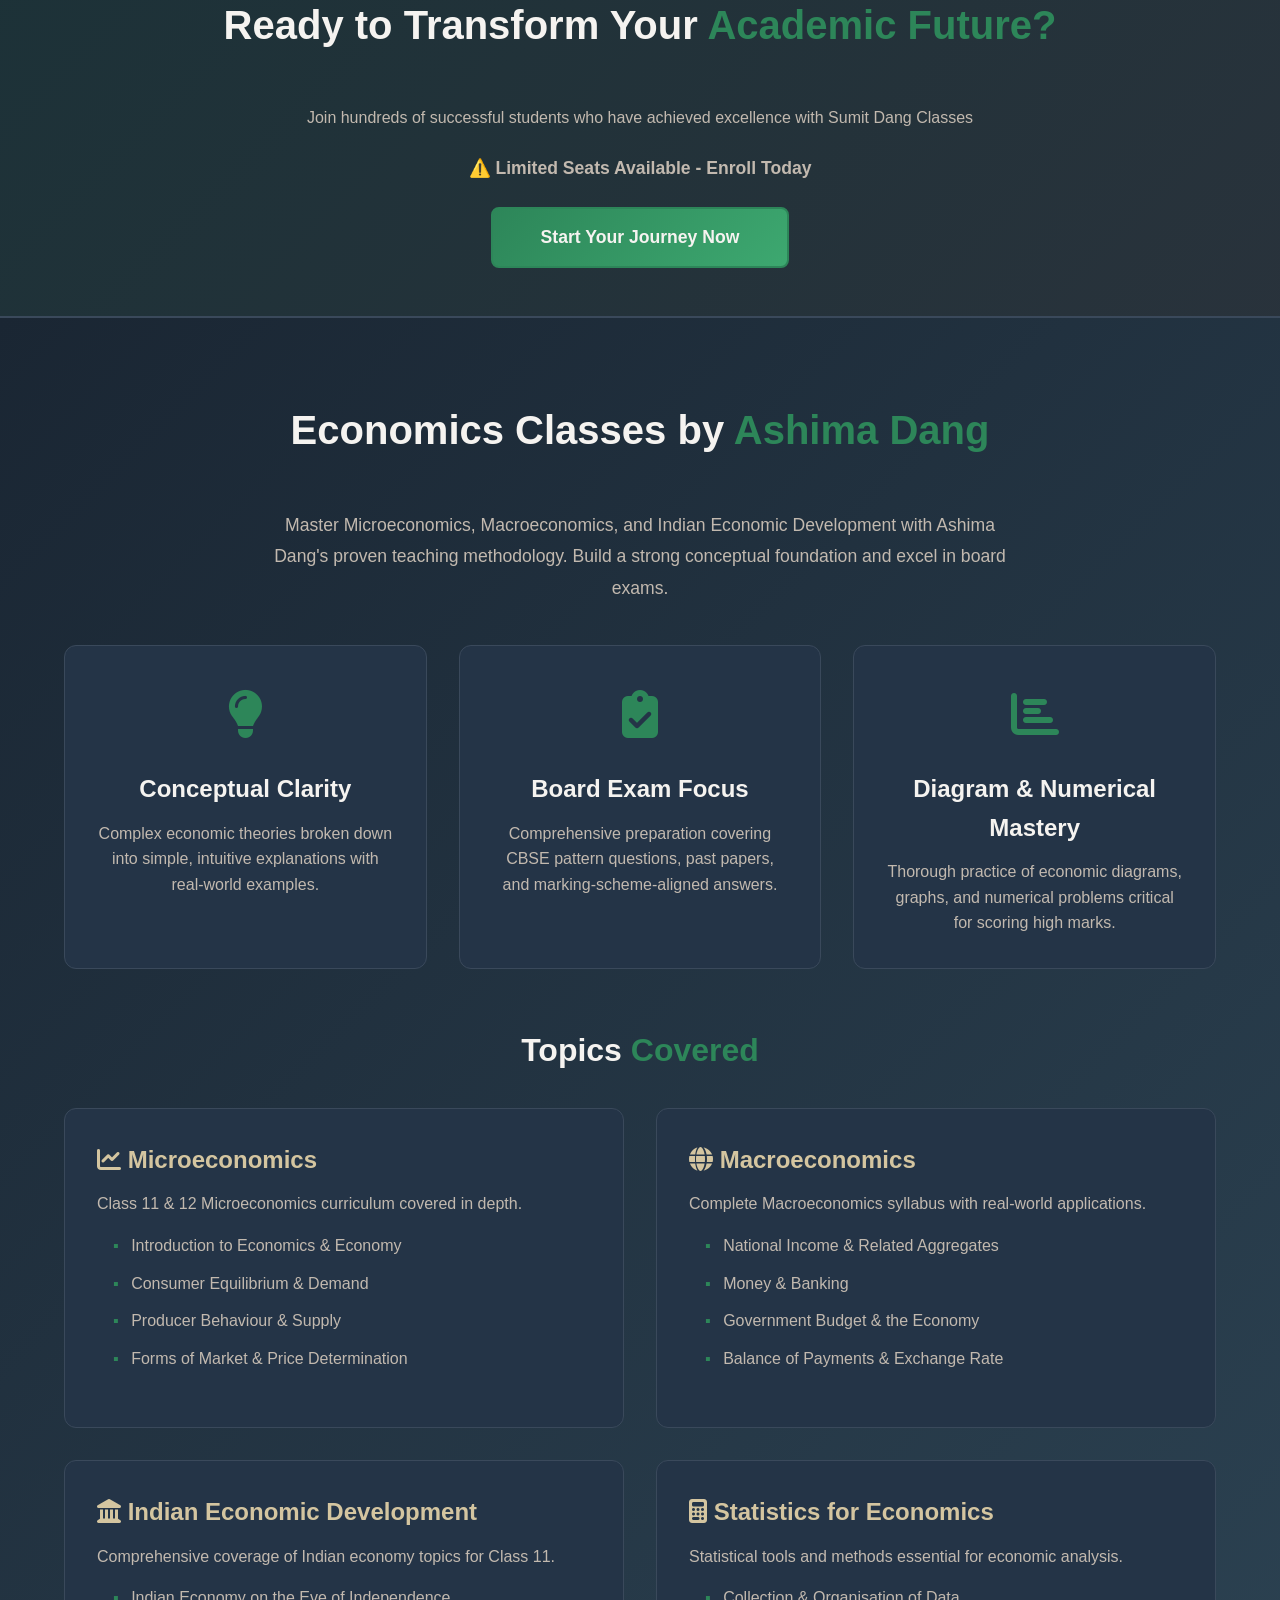
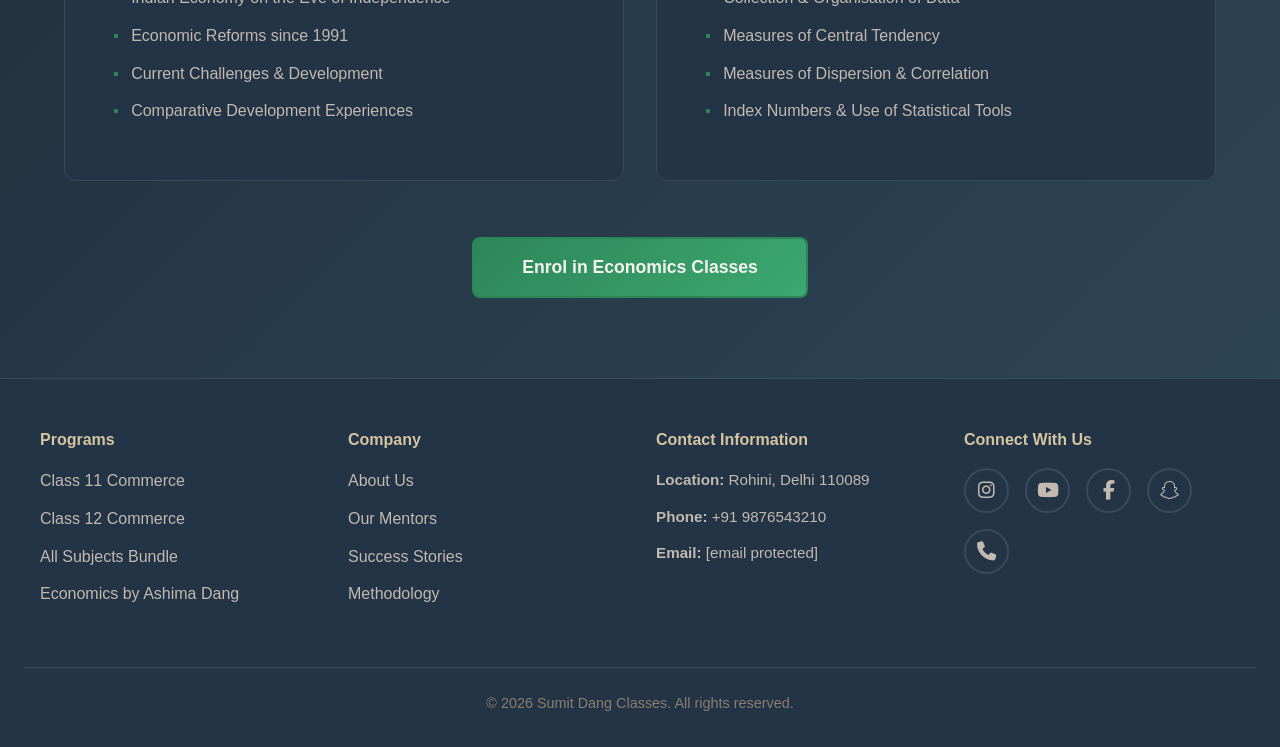
==== commit 31a1be36: "Add files via upload" ====
--- a/index.html
+++ b/index.html
@@ -3,22 +3,20 @@
 <head>
     <meta charset="UTF-8">
     <meta name="viewport" content="width=device-width, initial-scale=1.0">
-    <title>Sumit Dang Commerce Classes | Best Commerce Coaching in Rohini, Delhi</title>
-    <meta name="description" content="Join Sumit Dang Classes — Rohini's most trusted Commerce Coaching for Class 11 & 12. Expert faculty in Accounts & Economics. Offline, Online & Video classes available. Enrol today.">
+    <title>Sumit Dang Classes</title>
     <link href="https://cdnjs.cloudflare.com/ajax/libs/font-awesome/6.4.0/css/all.min.css" rel="stylesheet">
     <link rel="stylesheet" href="./styles.css">
 </head>
 <body>
-
     <!-- Navigation -->
     <nav class="navbar">
         <div class="nav-container">
             <div class="logo">
-                <img src="./logo.jpeg" alt="Sumit Dang Commerce Classes Logo" class="logo-img">
+                <span class="logo-icon">📚</span>
+                <span class="logo-text logo-text-white">Sumit Dang</span>
             </div>
             <ul class="nav-links">
                 <li><a href="#programs">Programs</a></li>
-                <li><a href="#accounts">Accounts</a></li>
                 <li><a href="#economics">Economics</a></li>
                 <li><a href="#results">Results</a></li>
                 <li><a href="#admissions">Admissions</a></li>
@@ -36,23 +34,23 @@
     <section class="hero">
         <div class="hero-container">
             <div class="hero-content">
-                <div class="hindi-tagline">COMMERCE ली है तो SUMIT DANG CLASSES Join करना पड़ेगा</div>
                 <h1>Master Commerce with <span class="accent">Academic Excellence</span></h1>
-                <p class="hero-offering"><i class="fas fa-circle-check"></i> XI – XII &nbsp;|&nbsp; OFFLINE &nbsp;|&nbsp; ONLINE &nbsp;|&nbsp; VIDEO CLASSES AVAILABLE</p>
-                <p>Transform your potential into excellence with Rohini's most trusted commerce mentors. Score 95+ in boards with proven methodology and personalized guidance.</p>
+                <p>Transform your potential into excellence with India's most trusted commerce mentors. Score 95+ in boards with proven methodology and personalized guidance.</p>
                 <div class="hero-buttons">
-                    <button class="btn btn-brand" onclick="document.getElementById('contact').scrollIntoView({behavior:'smooth'})">Enrol Now — Free Demo Available</button>
-                    <button class="btn btn-secondary" onclick="document.getElementById('programs').scrollIntoView({behavior:'smooth'})">Explore Programs</button>
+                    <button class="btn btn-primary" onclick="document.getElementById('contact').scrollIntoView({behavior:'smooth'})">Start Your Journey</button>
+                    <button class="btn btn-secondary">Learn More</button>
                 </div>
             </div>
             <div class="hero-image">
-                <img src="./sumit_portrait.jpeg" alt="CA Sumit Dang — Accounts Faculty at Sumit Dang Commerce Classes Rohini" class="hero-photo">
+                <div class="image-placeholder">
+                    <i class="fas fa-graduation-cap"></i>
+                </div>
             </div>
         </div>
 
         <div class="trust-ribbon">
             <div class="trust-item">
-                <span class="trust-number">25+</span>
+                <span class="trust-number">15+</span>
                 <span class="trust-label">Years Experience</span>
             </div>
             <div class="trust-item">
@@ -66,105 +64,31 @@
         </div>
     </section>
 
-    <!-- Classroom Photo Banner -->
-    <div class="classroom-banner">
-        <img src="./classroom_large.jpeg" alt="Commerce coaching classroom at Sumit Dang Classes Rohini Delhi" class="classroom-banner-img">
-        <div class="classroom-banner-overlay">
-            <span>5000+ Students Taught &nbsp;|&nbsp; Rohini's Most Trusted Commerce Classes</span>
-        </div>
-    </div>
-
     <!-- Why Choose Us -->
     <section class="why-choose-us">
         <div class="container">
             <h2 class="section-title">Why Choose <span class="accent">Sumit Dang Classes</span></h2>
             <div class="value-props-grid">
                 <div class="value-prop-card">
-                    <div class="card-icon"><i class="fas fa-trophy"></i></div>
-                    <h3>Motivational Prizes for Tests</h3>
-                    <p>Top scorers win exciting prizes every test — making learning competitive and rewarding.</p>
+                    <div class="card-icon">
+                        <i class="fas fa-brain"></i>
+                    </div>
+                    <h3>Concept Clarity</h3>
+                    <p>Deep conceptual teaching that transforms complex topics into simple, understandable lessons.</p>
                 </div>
                 <div class="value-prop-card">
-                    <div class="card-icon"><i class="fas fa-star"></i></div>
-                    <h3>Award Functions &amp; Parties</h3>
-                    <p>Celebrate achievements with annual award functions that recognize student excellence.</p>
+                    <div class="card-icon">
+                        <i class="fas fa-medal"></i>
+                    </div>
+                    <h3>Proven Results</h3>
+                    <p>Students consistently score 99-100 in Accountancy and excel in Economics.</p>
                 </div>
                 <div class="value-prop-card">
-                    <div class="card-icon"><i class="fas fa-video"></i></div>
-                    <h3>Revision Videos per Chapter</h3>
-                    <p>Dedicated revision videos for every chapter — revise anytime, anywhere at your own pace.</p>
-                </div>
-                <div class="value-prop-card">
-                    <div class="card-icon"><i class="fas fa-user-check"></i></div>
-                    <h3>Personal Doubt Classes</h3>
-                    <p>One-on-one personal sessions to resolve doubts with direct faculty attention.</p>
-                </div>
-                <div class="value-prop-card">
-                    <div class="card-icon"><i class="fas fa-dumbbell"></i></div>
-                    <h3>Practice Sessions</h3>
-                    <p>Rigorous practice sessions ensure exam-ready performance and concept retention.</p>
-                </div>
-                <div class="value-prop-card">
-                    <div class="card-icon"><i class="fas fa-file-lines"></i></div>
-                    <h3>Printed Notes &amp; Revision</h3>
-                    <p>Comprehensive printed study material and structured revision schedules for every student.</p>
-                </div>
-                <div class="value-prop-card">
-                    <div class="card-icon"><i class="fas fa-desktop"></i></div>
-                    <h3>Hybrid Mode</h3>
-                    <p>Flexible learning — attend Offline, Online, or via recorded Video Classes as per your schedule.</p>
-                </div>
-                <div class="value-prop-card">
-                    <div class="card-icon"><i class="fas fa-brain"></i></div>
-                    <h3>Concept Clarity First</h3>
-                    <p>Deep conceptual teaching that transforms complex topics into simple, understandable lessons.</p>
-                </div>
-                <div class="value-prop-card">
-                    <div class="card-icon"><i class="fas fa-chart-line"></i></div>
-                    <h3>Proven Board Results</h3>
-                    <p>Students consistently score 99-100 in Accountancy and top the board in Economics.</p>
-                </div>
-            </div>
-
-            <div class="study-circle-wrap">
-                <img src="./study_circle.jpeg" alt="Personalized doubt session at Sumit Dang Commerce Classes Rohini" class="study-circle-img">
-                <div class="study-circle-caption">Personalized mentorship — every student gets direct faculty attention</div>
-            </div>
-        </div>
-    </section>
-
-    <!-- Faculty Section -->
-    <section class="faculty-section">
-        <div class="container">
-            <h2 class="section-title">Meet Your <span class="accent">Faculty</span></h2>
-            <div class="faculty-cards-grid">
-                <div class="faculty-individual-card">
-                    <img src="./sumit_faculty.jpeg" alt="Sumit Dang — Accountancy Faculty at Sumit Dang Commerce Classes Rohini" class="faculty-individual-photo">
-                    <div class="faculty-individual-bio">
-                        <h3 class="faculty-name">Sumit Dang <span class="faculty-subject">— Accountancy</span></h3>
-                        <p class="faculty-credentials-line">CA &nbsp;·&nbsp; M.Com &nbsp;·&nbsp; B.Com (Hons)</p>
-                        <p class="faculty-quote">"Accountancy is not about memorising entries — it is about understanding the story behind every transaction."</p>
-                        <ul class="mentor-credentials">
-                            <li><i class="fas fa-check-circle"></i> 25+ Years Experience in Commerce Education</li>
-                            <li><i class="fas fa-check-circle"></i> Chartered Accountant — Expert in Financial Accounting</li>
-                            <li><i class="fas fa-check-circle"></i> Students score 99–100 consistently in boards</li>
-                            <li><i class="fas fa-check-circle"></i> Personalized doubt sessions for every student</li>
-                        </ul>
+                    <div class="card-icon">
+                        <i class="fas fa-handshake"></i>
                     </div>
-                </div>
-                <div class="faculty-individual-card">
-                    <img src="./ashima_faculty.jpeg" alt="Ashima Dang — Economics Faculty at Sumit Dang Commerce Classes Rohini" class="faculty-individual-photo">
-                    <div class="faculty-individual-bio">
-                        <h3 class="faculty-name">Ashima Dang <span class="faculty-subject">— Economics</span></h3>
-                        <p class="faculty-credentials-line">CBSE Economics Topper &nbsp;·&nbsp; MCA &nbsp;·&nbsp; M.Com &nbsp;·&nbsp; B.Ed</p>
-                        <p class="faculty-quote">"Economics comes alive when you connect theory to the world around you."</p>
-                        <ul class="mentor-credentials">
-                            <li><i class="fas fa-check-circle"></i> CBSE Economics Board Topper</li>
-                            <li><i class="fas fa-check-circle"></i> Expert in Micro, Macro &amp; Indian Economic Development</li>
-                            <li><i class="fas fa-check-circle"></i> Diagram &amp; numerical mastery focus</li>
-                            <li><i class="fas fa-check-circle"></i> Structured board exam preparation</li>
-                        </ul>
-                    </div>
+                    <h3>Personal Mentorship</h3>
+                    <p>One-on-one guidance and 24×7 doubt support from dedicated mentors.</p>
                 </div>
             </div>
         </div>
@@ -186,164 +110,31 @@
                     </ul>
                     <button class="btn btn-primary btn-register" onclick="document.getElementById('contact').scrollIntoView({behavior:'smooth'})">Register Now</button>
                 </div>
+
                 <div class="program-card">
                     <h3>Class 12 Commerce</h3>
                     <p class="program-subtitle">Board Mastery</p>
                     <ul class="subject-list">
                         <li>Advanced Accountancy</li>
-                        <li>Macroeconomics &amp; Microeconomics</li>
-                        <li>Business Law &amp; Ethics</li>
+                        <li>Macroeconomics & Microeconomics</li>
+                        <li>Business Law & Ethics</li>
                         <li>Exam Strategy</li>
                     </ul>
                     <button class="btn btn-primary btn-register" onclick="document.getElementById('contact').scrollIntoView({behavior:'smooth'})">Register Now</button>
                 </div>
+
                 <div class="program-card featured">
                     <span class="featured-badge">PREMIUM</span>
                     <h3>All Subjects Bundle</h3>
                     <p class="program-subtitle">Complete Excellence</p>
                     <ul class="subject-list">
                         <li>All Commerce Subjects</li>
-                        <li>Both Classes (11 &amp; 12)</li>
+                        <li>Both Classes (11 & 12)</li>
                         <li>Unlimited Doubt Support</li>
                         <li>Priority Mentoring</li>
                     </ul>
                     <button class="btn btn-primary btn-register" onclick="document.getElementById('contact').scrollIntoView({behavior:'smooth'})">Register Now</button>
                 </div>
-            </div>
-        </div>
-    </section>
-
-    <!-- Accounts Section -->
-    <section id="accounts" class="accounts-section">
-        <div class="container">
-            <h2 class="section-title">Accountancy Classes by <span class="accent">CA Sumit Dang</span></h2>
-            <p class="accounts-intro">Master Financial Accounting, Company Accounts, and Cash Flow with CA Sumit Dang's structured teaching. Build exam-ready precision and conceptual depth that gets you 99–100 in boards.</p>
-            <div class="accounts-highlights-grid">
-                <div class="highlight-card">
-                    <div class="card-icon"><i class="fas fa-calculator"></i></div>
-                    <h3>Journal to Balance Sheet</h3>
-                    <p>Complete accounting cycle taught from first principles — every entry makes logical sense.</p>
-                </div>
-                <div class="highlight-card">
-                    <div class="card-icon"><i class="fas fa-file-invoice"></i></div>
-                    <h3>Board Exam Precision</h3>
-                    <p>Format-focused preparation aligned with CBSE marking schemes to maximise score per question.</p>
-                </div>
-                <div class="highlight-card">
-                    <div class="card-icon"><i class="fas fa-rotate-right"></i></div>
-                    <h3>Chapter-wise Revision Videos</h3>
-                    <p>Every chapter covered in dedicated revision videos — revise before every test and exam.</p>
-                </div>
-            </div>
-            <h3 class="accounts-sub-title">Topics <span class="accent">Covered</span></h3>
-            <div class="accounts-topics-grid">
-                <div class="topic-card">
-                    <h3><i class="fas fa-book-open"></i> Class 11 Accounts</h3>
-                    <p>Complete foundation in financial accounting.</p>
-                    <ul class="subject-list">
-                        <li>Introduction to Accounting</li>
-                        <li>Journal, Ledger &amp; Trial Balance</li>
-                        <li>Bank Reconciliation Statement</li>
-                        <li>Financial Statements of Sole Proprietor</li>
-                    </ul>
-                </div>
-                <div class="topic-card">
-                    <h3><i class="fas fa-building-columns"></i> Class 12 Accounts</h3>
-                    <p>Advanced topics with board-level mastery.</p>
-                    <ul class="subject-list">
-                        <li>Partnership Accounts (Admission, Retirement, Death)</li>
-                        <li>Company Accounts &amp; Share Capital</li>
-                        <li>Cash Flow Statement</li>
-                        <li>Financial Statement Analysis &amp; Ratios</li>
-                    </ul>
-                </div>
-                <div class="topic-card">
-                    <h3><i class="fas fa-chart-pie"></i> Exam Strategy</h3>
-                    <p>Targeted preparation for maximum marks.</p>
-                    <ul class="subject-list">
-                        <li>CBSE PYQ Practice (10 Years)</li>
-                        <li>Marking Scheme Alignment</li>
-                        <li>Speed &amp; Accuracy Drills</li>
-                        <li>Common Error Correction</li>
-                    </ul>
-                </div>
-            </div>
-            <div class="accounts-cta">
-                <button class="btn btn-brand btn-large" onclick="document.getElementById('contact').scrollIntoView({behavior:'smooth'})">Enrol in Accounts Classes</button>
-            </div>
-        </div>
-    </section>
-
-    <!-- Economics Section -->
-    <section id="economics" class="economics-section">
-        <div class="container">
-            <h2 class="section-title">Economics Classes by <span class="accent">Ashima Dang</span></h2>
-            <p class="economics-intro">Master Microeconomics, Macroeconomics, and Indian Economic Development with Ashima Dang's proven teaching methodology. Build a strong conceptual foundation and excel in board exams.</p>
-            <div class="economics-photo-wrap">
-                <img src="./ashima_teaching.jpeg" alt="Ashima Dang teaching Economics at Sumit Dang Commerce Classes Rohini" class="economics-photo">
-            </div>
-            <div class="economics-highlights-grid">
-                <div class="highlight-card">
-                    <div class="card-icon"><i class="fas fa-lightbulb"></i></div>
-                    <h3>Conceptual Clarity</h3>
-                    <p>Complex economic theories broken down into simple, intuitive explanations with real-world examples.</p>
-                </div>
-                <div class="highlight-card">
-                    <div class="card-icon"><i class="fas fa-clipboard-check"></i></div>
-                    <h3>Board Exam Focus</h3>
-                    <p>Comprehensive preparation covering CBSE pattern questions, past papers, and marking-scheme-aligned answers.</p>
-                </div>
-                <div class="highlight-card">
-                    <div class="card-icon"><i class="fas fa-chart-bar"></i></div>
-                    <h3>Diagram &amp; Numerical Mastery</h3>
-                    <p>Thorough practice of economic diagrams, graphs, and numerical problems critical for scoring high marks.</p>
-                </div>
-            </div>
-            <h3 class="economics-sub-title">Topics <span class="accent">Covered</span></h3>
-            <div class="economics-topics-grid">
-                <div class="topic-card">
-                    <h3><i class="fas fa-chart-line"></i> Microeconomics</h3>
-                    <p>Class 11 &amp; 12 Microeconomics curriculum covered in depth.</p>
-                    <ul class="subject-list">
-                        <li>Introduction to Economics &amp; Economy</li>
-                        <li>Consumer Equilibrium &amp; Demand</li>
-                        <li>Producer Behaviour &amp; Supply</li>
-                        <li>Forms of Market &amp; Price Determination</li>
-                    </ul>
-                </div>
-                <div class="topic-card">
-                    <h3><i class="fas fa-globe"></i> Macroeconomics</h3>
-                    <p>Complete Macroeconomics syllabus with real-world applications.</p>
-                    <ul class="subject-list">
-                        <li>National Income &amp; Related Aggregates</li>
-                        <li>Money &amp; Banking</li>
-                        <li>Government Budget &amp; the Economy</li>
-                        <li>Balance of Payments &amp; Exchange Rate</li>
-                    </ul>
-                </div>
-                <div class="topic-card">
-                    <h3><i class="fas fa-landmark"></i> Indian Economic Development</h3>
-                    <p>Comprehensive coverage of Indian economy topics for Class 11.</p>
-                    <ul class="subject-list">
-                        <li>Indian Economy on the Eve of Independence</li>
-                        <li>Economic Reforms since 1991</li>
-                        <li>Current Challenges &amp; Development</li>
-                        <li>Comparative Development Experiences</li>
-                    </ul>
-                </div>
-                <div class="topic-card">
-                    <h3><i class="fas fa-calculator"></i> Statistics for Economics</h3>
-                    <p>Statistical tools and methods essential for economic analysis.</p>
-                    <ul class="subject-list">
-                        <li>Collection &amp; Organisation of Data</li>
-                        <li>Measures of Central Tendency</li>
-                        <li>Measures of Dispersion &amp; Correlation</li>
-                        <li>Index Numbers &amp; Use of Statistical Tools</li>
-                    </ul>
-                </div>
-            </div>
-            <div class="economics-cta">
-                <button class="btn btn-primary btn-large" onclick="document.getElementById('contact').scrollIntoView({behavior:'smooth'})">Enrol in Economics Classes</button>
             </div>
         </div>
     </section>
@@ -398,12 +189,14 @@
                     <p class="student-name">Priya Sharma</p>
                     <p class="student-score">Board Exam: 99/100</p>
                 </div>
+
                 <div class="testimonial-card">
                     <div class="stars">⭐⭐⭐⭐⭐</div>
                     <p>"Economics seemed impossible until Ashima Ma'am explained it."</p>
                     <p class="student-name">Arjun Patel</p>
                     <p class="student-score">Board Exam: 96/100</p>
                 </div>
+
                 <div class="testimonial-card">
                     <div class="stars">⭐⭐⭐⭐⭐</div>
                     <p>"24×7 doubt support was a game changer for me."</p>
@@ -418,9 +211,85 @@
     <section id="admissions" class="admissions-section">
         <div class="container">
             <h2 class="section-title">Ready to Transform Your <span class="accent">Academic Future?</span></h2>
-            <p>Join thousands of successful students who have achieved excellence with Sumit Dang Classes</p>
-            <p class="admissions-highlight">⚠️ Limited Seats Available — Enrol Today</p>
-            <button class="btn btn-brand btn-large" onclick="document.getElementById('contact').scrollIntoView({behavior:'smooth'})">Claim Your Seat Now</button>
+            <p>Join hundreds of successful students who have achieved excellence with Sumit Dang Classes</p>
+            <p class="admissions-highlight">⚠️ Limited Seats Available - Enroll Today</p>
+            <button class="btn btn-primary btn-large" onclick="document.getElementById('contact').scrollIntoView({behavior:'smooth'})">Start Your Journey Now</button>
+        </div>
+    </section>
+
+    <!-- Economics Section -->
+    <section id="economics" class="economics-section">
+        <div class="container">
+            <h2 class="section-title">Economics Classes by <span class="accent">Ashima Dang</span></h2>
+            <div class="economics-hero-bio">
+                <p class="economics-intro">Master Microeconomics, Macroeconomics, and Indian Economic Development with Ashima Dang's proven teaching methodology. Build a strong conceptual foundation and excel in board exams.</p>
+            </div>
+
+            <div class="economics-highlights-grid">
+                <div class="highlight-card">
+                    <div class="card-icon"><i class="fas fa-lightbulb"></i></div>
+                    <h3>Conceptual Clarity</h3>
+                    <p>Complex economic theories broken down into simple, intuitive explanations with real-world examples.</p>
+                </div>
+                <div class="highlight-card">
+                    <div class="card-icon"><i class="fas fa-clipboard-check"></i></div>
+                    <h3>Board Exam Focus</h3>
+                    <p>Comprehensive preparation covering CBSE pattern questions, past papers, and marking-scheme-aligned answers.</p>
+                </div>
+                <div class="highlight-card">
+                    <div class="card-icon"><i class="fas fa-chart-bar"></i></div>
+                    <h3>Diagram &amp; Numerical Mastery</h3>
+                    <p>Thorough practice of economic diagrams, graphs, and numerical problems critical for scoring high marks.</p>
+                </div>
+            </div>
+
+            <h3 class="economics-sub-title">Topics <span class="accent">Covered</span></h3>
+            <div class="economics-topics-grid">
+                <div class="topic-card">
+                    <h3><i class="fas fa-chart-line"></i> Microeconomics</h3>
+                    <p>Class 11 &amp; 12 Microeconomics curriculum covered in depth.</p>
+                    <ul class="subject-list">
+                        <li>Introduction to Economics &amp; Economy</li>
+                        <li>Consumer Equilibrium &amp; Demand</li>
+                        <li>Producer Behaviour &amp; Supply</li>
+                        <li>Forms of Market &amp; Price Determination</li>
+                    </ul>
+                </div>
+                <div class="topic-card">
+                    <h3><i class="fas fa-globe"></i> Macroeconomics</h3>
+                    <p>Complete Macroeconomics syllabus with real-world applications.</p>
+                    <ul class="subject-list">
+                        <li>National Income &amp; Related Aggregates</li>
+                        <li>Money &amp; Banking</li>
+                        <li>Government Budget &amp; the Economy</li>
+                        <li>Balance of Payments &amp; Exchange Rate</li>
+                    </ul>
+                </div>
+                <div class="topic-card">
+                    <h3><i class="fas fa-landmark"></i> Indian Economic Development</h3>
+                    <p>Comprehensive coverage of Indian economy topics for Class 11.</p>
+                    <ul class="subject-list">
+                        <li>Indian Economy on the Eve of Independence</li>
+                        <li>Economic Reforms since 1991</li>
+                        <li>Current Challenges &amp; Development</li>
+                        <li>Comparative Development Experiences</li>
+                    </ul>
+                </div>
+                <div class="topic-card">
+                    <h3><i class="fas fa-calculator"></i> Statistics for Economics</h3>
+                    <p>Statistical tools and methods essential for economic analysis.</p>
+                    <ul class="subject-list">
+                        <li>Collection &amp; Organisation of Data</li>
+                        <li>Measures of Central Tendency</li>
+                        <li>Measures of Dispersion &amp; Correlation</li>
+                        <li>Index Numbers &amp; Use of Statistical Tools</li>
+                    </ul>
+                </div>
+            </div>
+
+            <div class="economics-cta">
+                <button class="btn btn-primary btn-large" onclick="document.getElementById('contact').scrollIntoView({behavior:'smooth'})">Enrol in Economics Classes</button>
+            </div>
         </div>
     </section>
 
@@ -432,7 +301,7 @@
                 <ul>
                     <li><a href="#programs">Class 11 Commerce</a></li>
                     <li><a href="#programs">Class 12 Commerce</a></li>
-                    <li><a href="#accounts">Accounts by CA Sumit Dang</a></li>
+                    <li><a href="#programs">All Subjects Bundle</a></li>
                     <li><a href="#economics">Economics by Ashima Dang</a></li>
                 </ul>
             </div>
@@ -440,15 +309,16 @@
                 <h4>Company</h4>
                 <ul>
                     <li><a href="#">About Us</a></li>
-                    <li><a href="#">Our Faculty</a></li>
-                    <li><a href="#results">Success Stories</a></li>
+                    <li><a href="#">Our Mentors</a></li>
+                    <li><a href="#">Success Stories</a></li>
                     <li><a href="#">Methodology</a></li>
                 </ul>
             </div>
             <div class="footer-column">
                 <h4>Contact Information</h4>
                 <p><strong>Location:</strong> Rohini, Delhi 110089</p>
-                <p><strong>Phone:</strong> <a href="tel:+919876543210">+91 98765 43210</a></p>
+                <p><strong>Phone:</strong> <a href="tel:+91 9876543210">+91 9876543210</a></p>
+                <p><strong>Email:</strong> <a href="/cdn-cgi/l/email-protection#86efe8e0e9c6e7ece7ffe2e7e8e1e5eae7f5f5e3f5a8e5e9eb"><span class="__cf_email__" data-cfemail="4a23242c250a2b202b332e2b242d29262b39392f3964292527">[email&#160;protected]</span></a></p>
             </div>
             <div class="footer-column">
                 <h4>Connect With Us</h4>
@@ -459,6 +329,12 @@
                     <a href="https://www.youtube.com/@sumitdangcommerceclasses5902" target="_blank" class="social-icon" title="YouTube">
                         <i class="fab fa-youtube"></i>
                     </a>
+                    <a href="https://www.facebook.com/p/SUMIT-DANG-Classes-100057725730186/" target="_blank" class="social-icon" title="Facebook">
+                        <i class="fab fa-facebook-f"></i>
+                    </a>
+                    <a href="https://www.snapchat.com/@sumitdang205938" target="_blank" class="social-icon" title="Snapchat">
+                        <i class="fab fa-snapchat"></i>
+                    </a>
                     <a href="tel:+919876543210" class="social-icon" title="Call Us">
                         <i class="fas fa-phone"></i>
                     </a>
@@ -466,10 +342,30 @@
             </div>
         </div>
         <div class="footer-bottom">
-            <p>&copy; 2026 Sumit Dang Commerce Classes. All rights reserved.</p>
+            <p>&copy; 2026 Sumit Dang Classes. All rights reserved.</p>
         </div>
     </footer>
 
-    <script src="./script.js"></script>
-</body>
-</html>
+    <!-- Modal for Configuration -->
+    <div id="socialConfigModal" class="modal">
+        <div class="modal-content">
+            <span class="close">&times;</span>
+            <h2>Configure Social Media Links</h2>
+            <form id="socialConfigForm">
+                <div class="form-group">
+                    <label for="instagram-url"><i class="fab fa-instagram"></i> Instagram URL</label>
+                    <input type="url" id="instagram-url" placeholder="https://instagram.com/yourusername">
+                </div>
+                <div class="form-group">
+                    <label for="youtube-url"><i class="fab fa-youtube"></i> YouTube URL</label>
+                    <input type="url" id="youtube-url" placeholder="https://youtube.com/@yourchannel">
+                </div>
+                <div class="form-group">
+                    <label for="whatsapp-number"><i class="fab fa-whatsapp"></i> WhatsApp Number</label>
+                    <input type="tel" id="whatsapp-number" placeholder="+91 9876543210">
+                </div>
+                <div class="form-group">
+                    <label for="phone-number"><i class="fas fa-phone"></i> Phone Number</label>
+                    <input type="tel" id="phone-number" placeholder="+91 9876543210">
+                </div>
+                <button type="submit" c
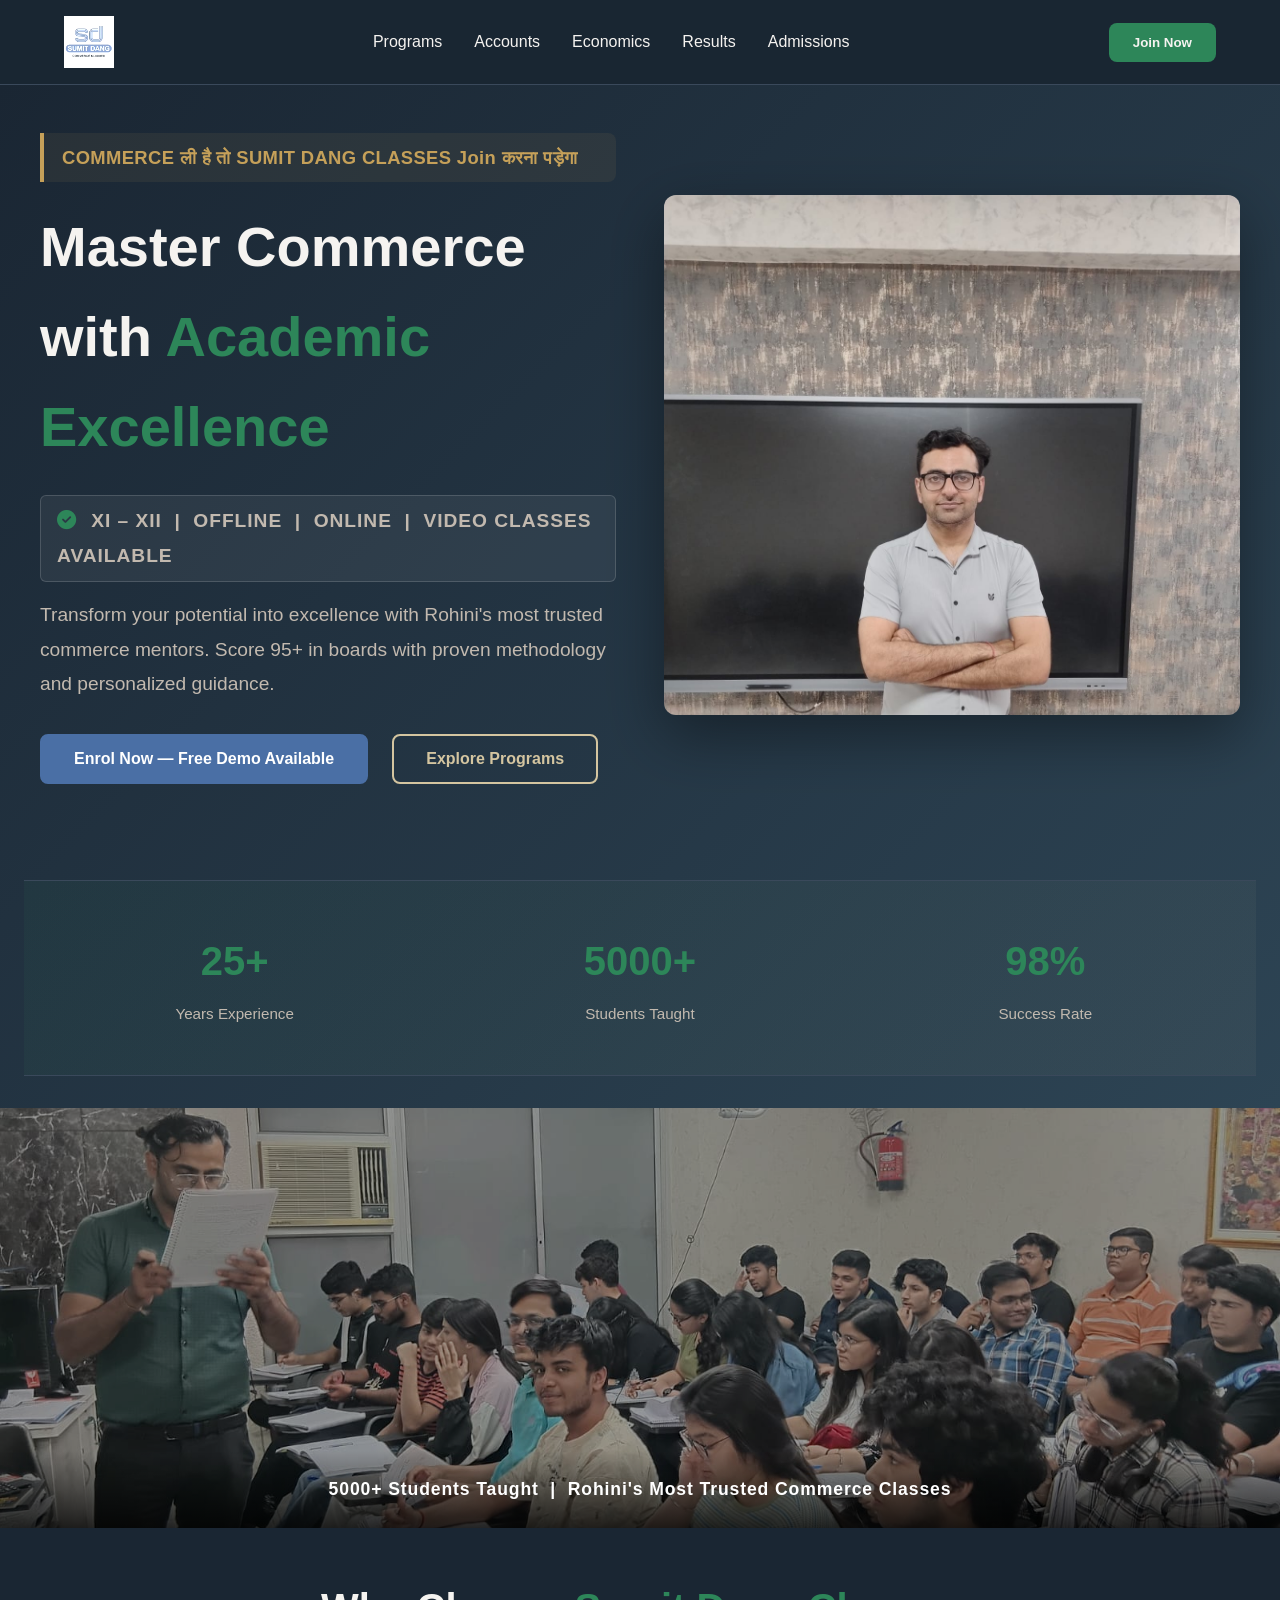
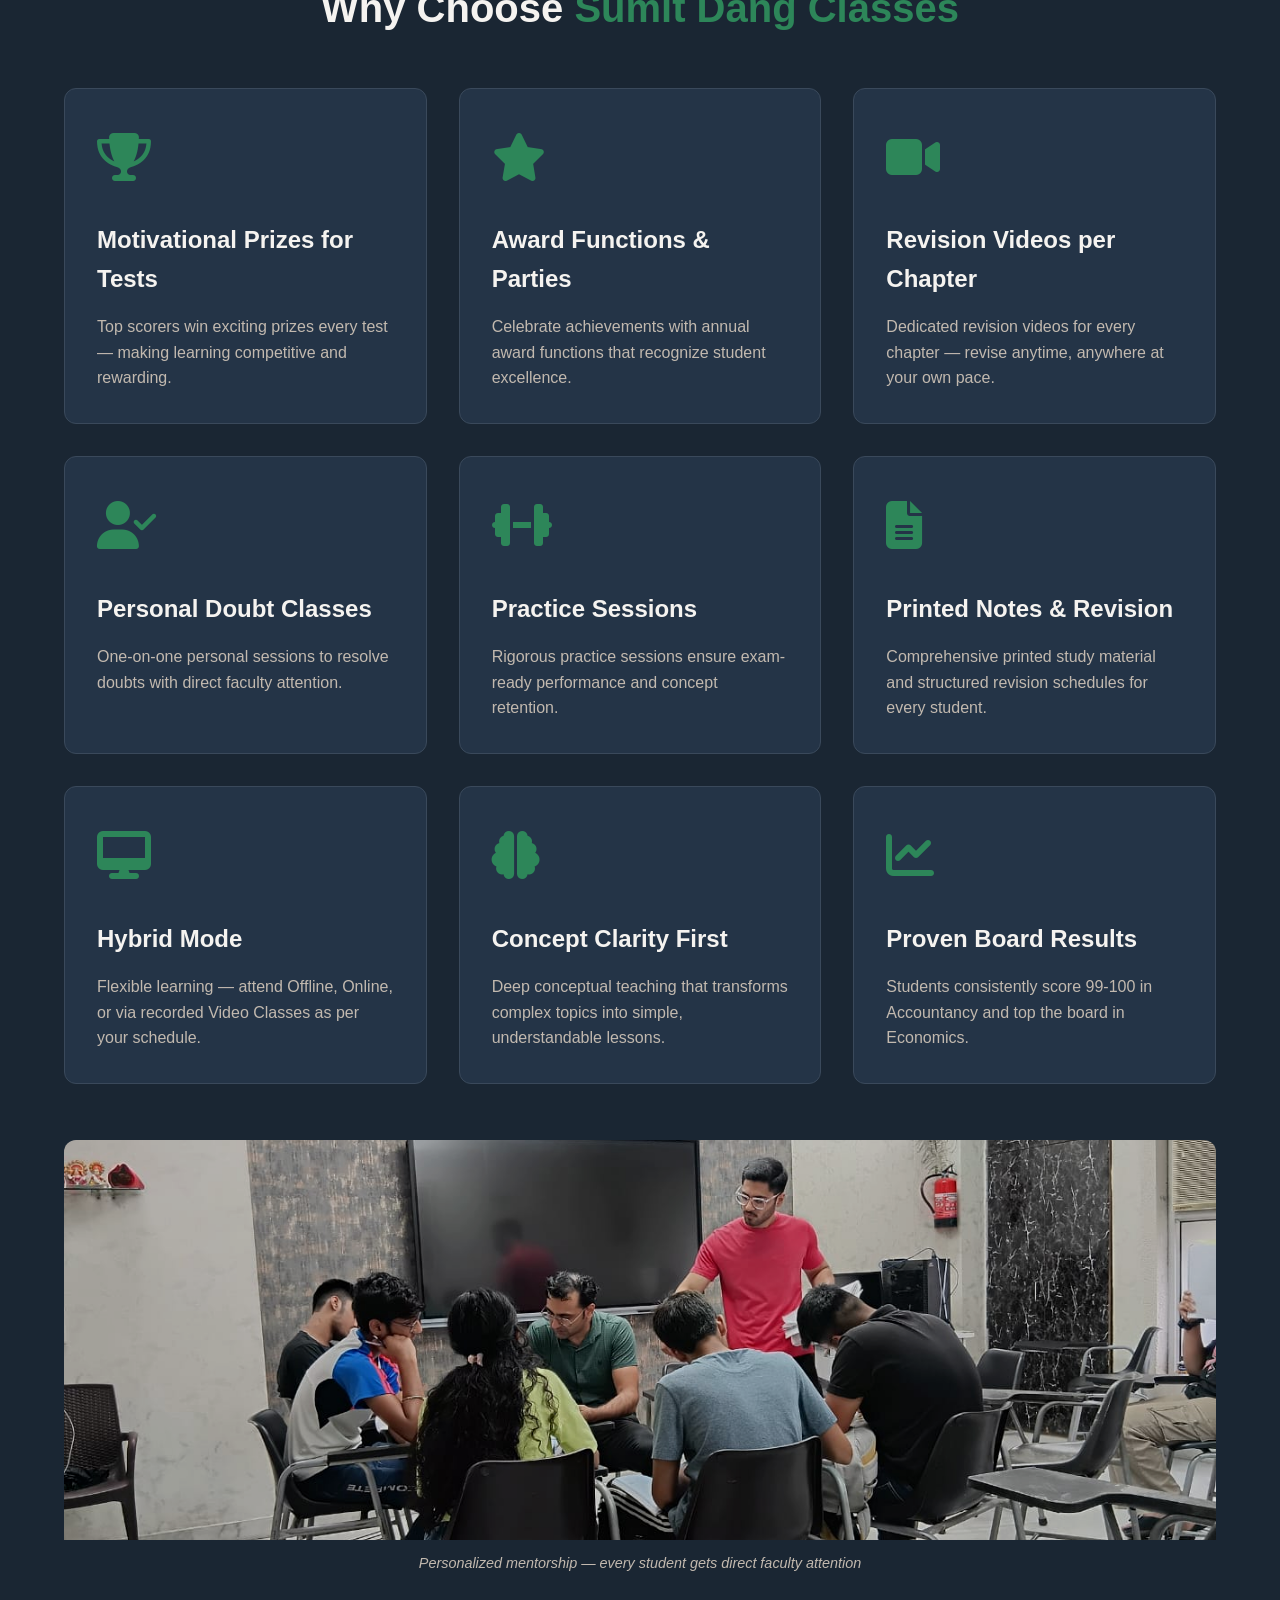
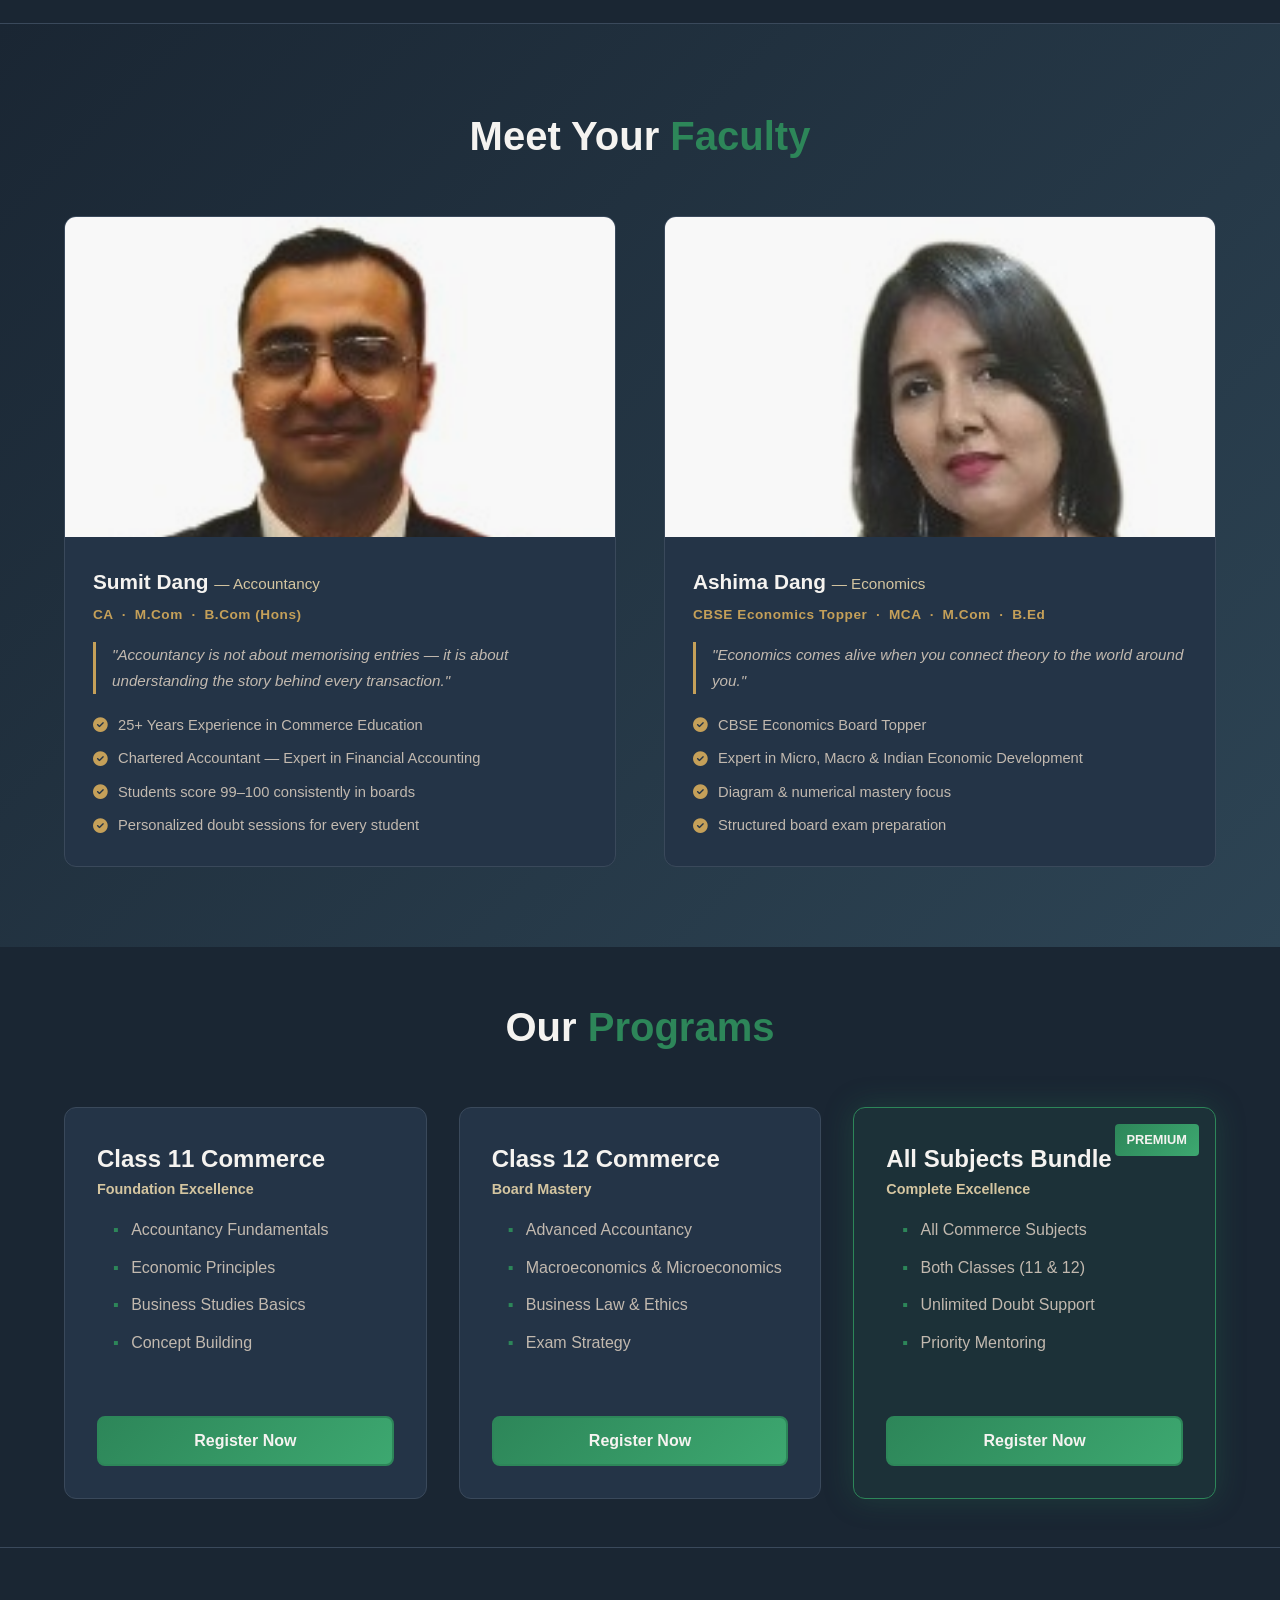
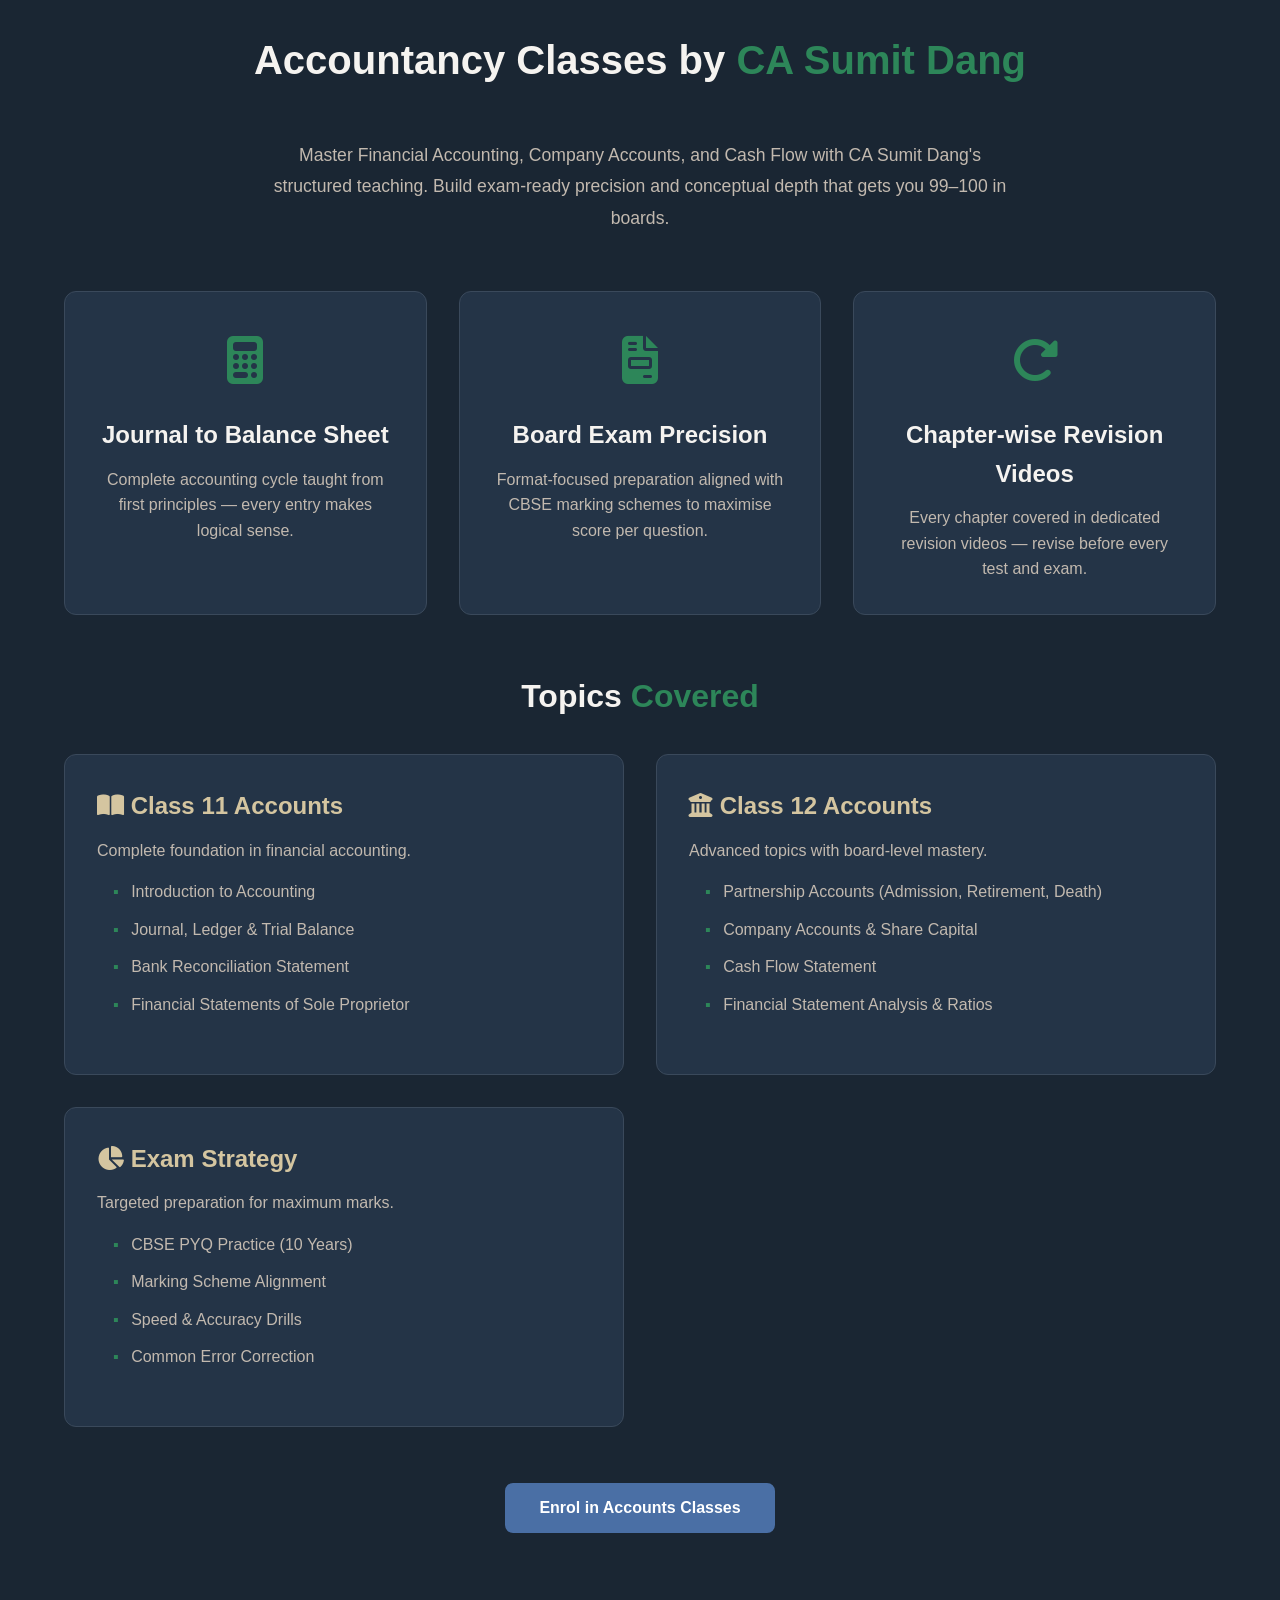
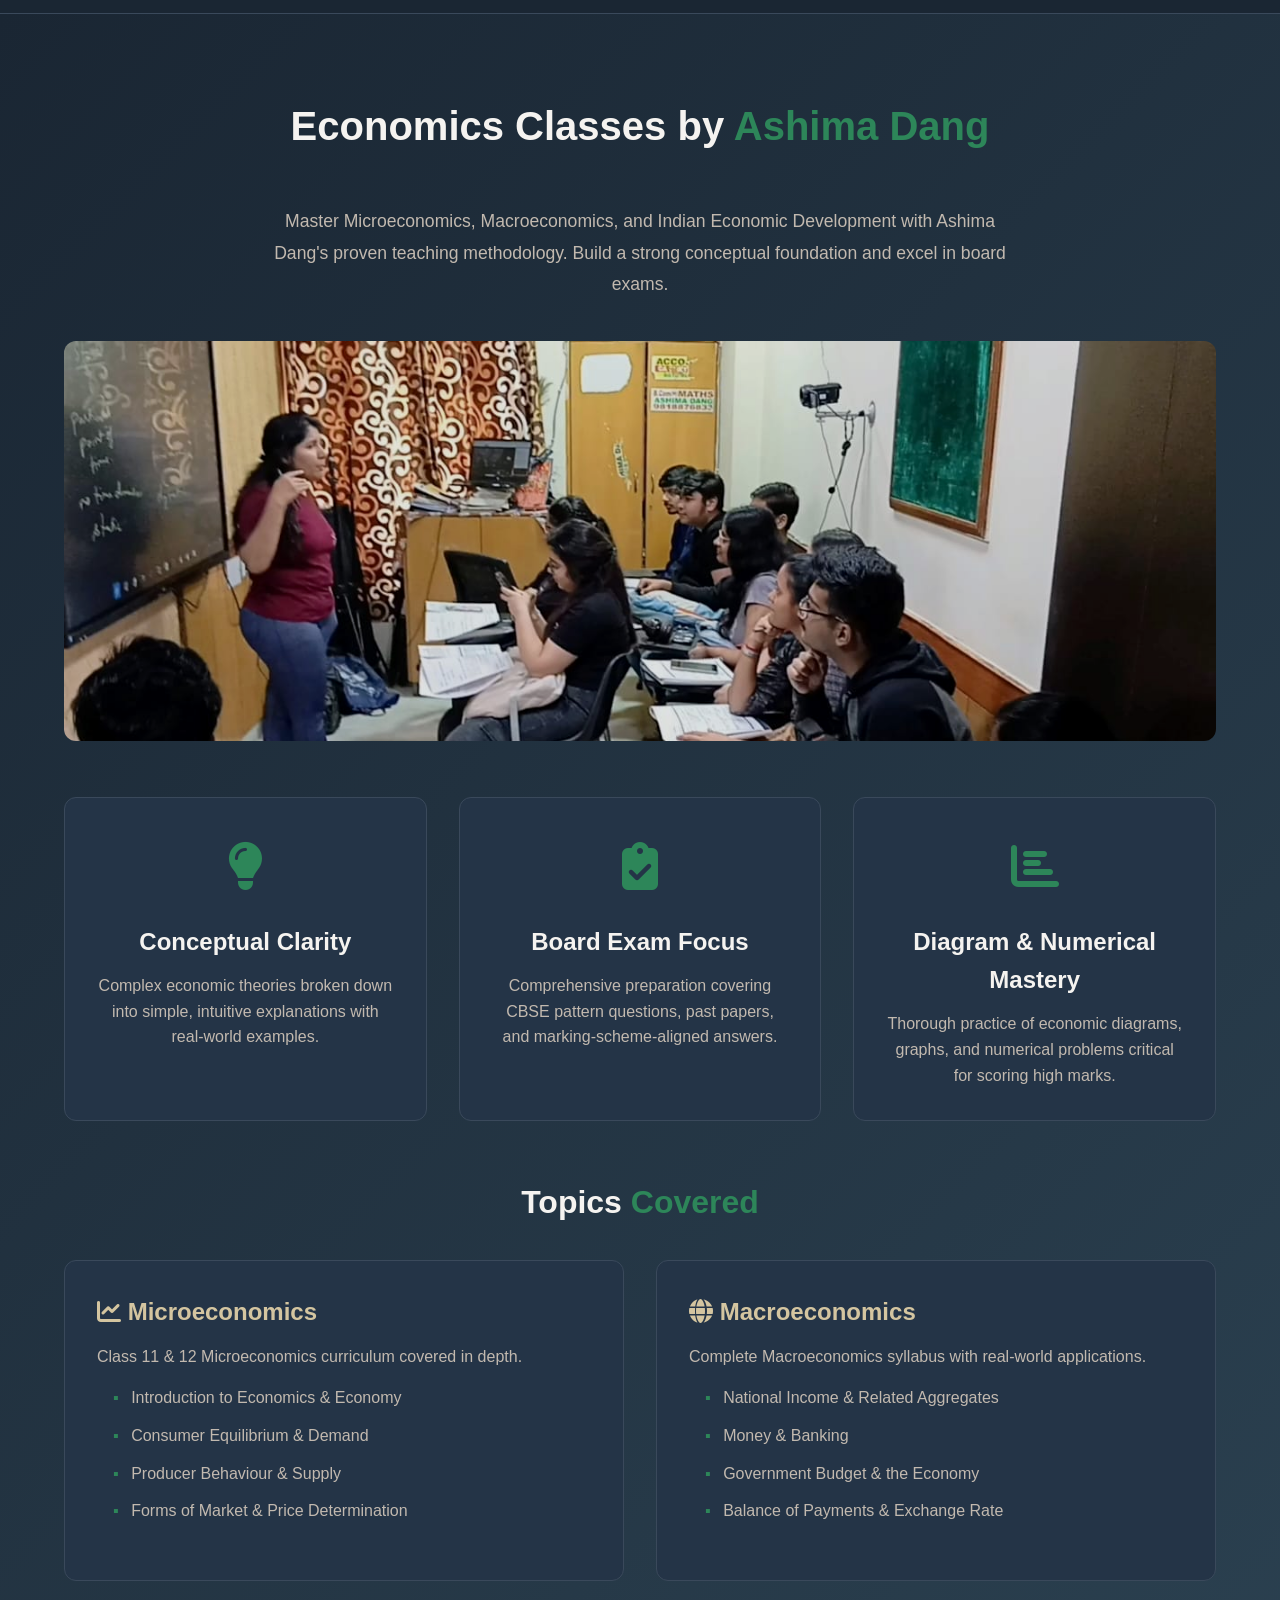
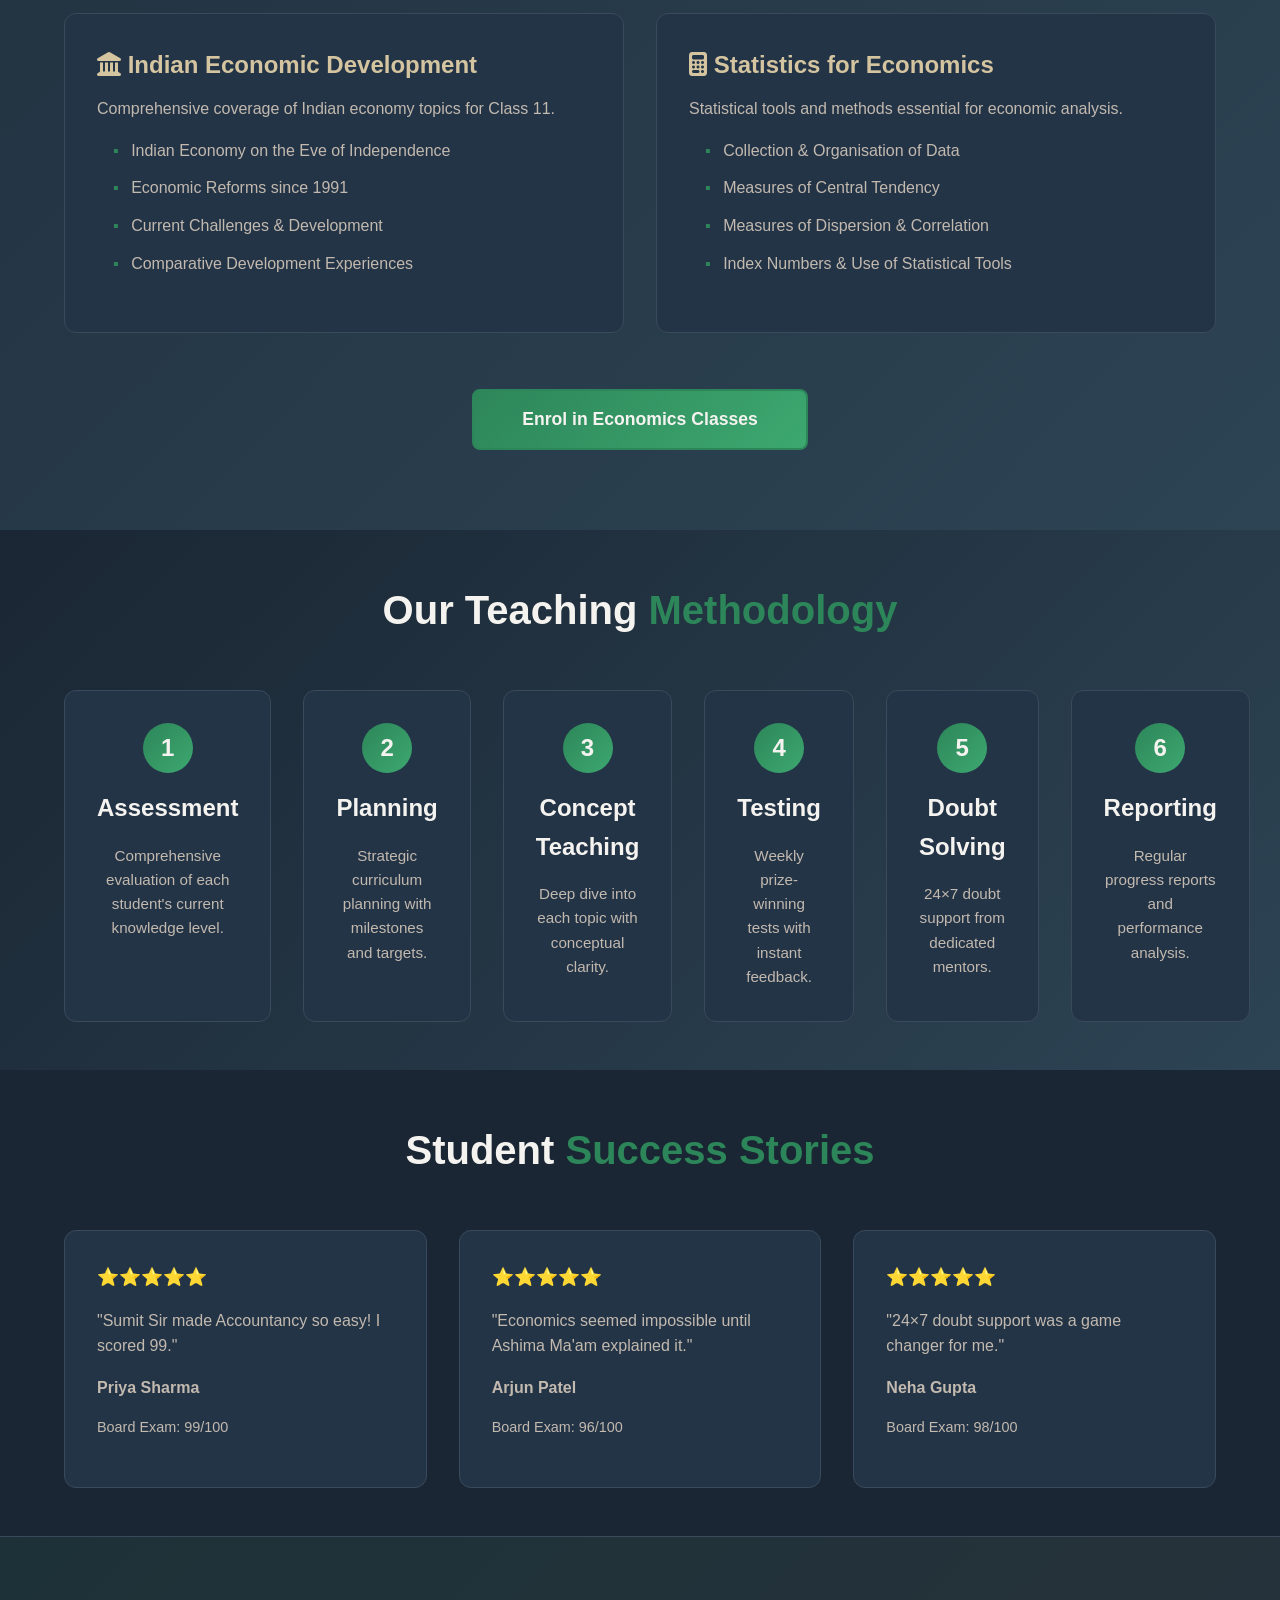
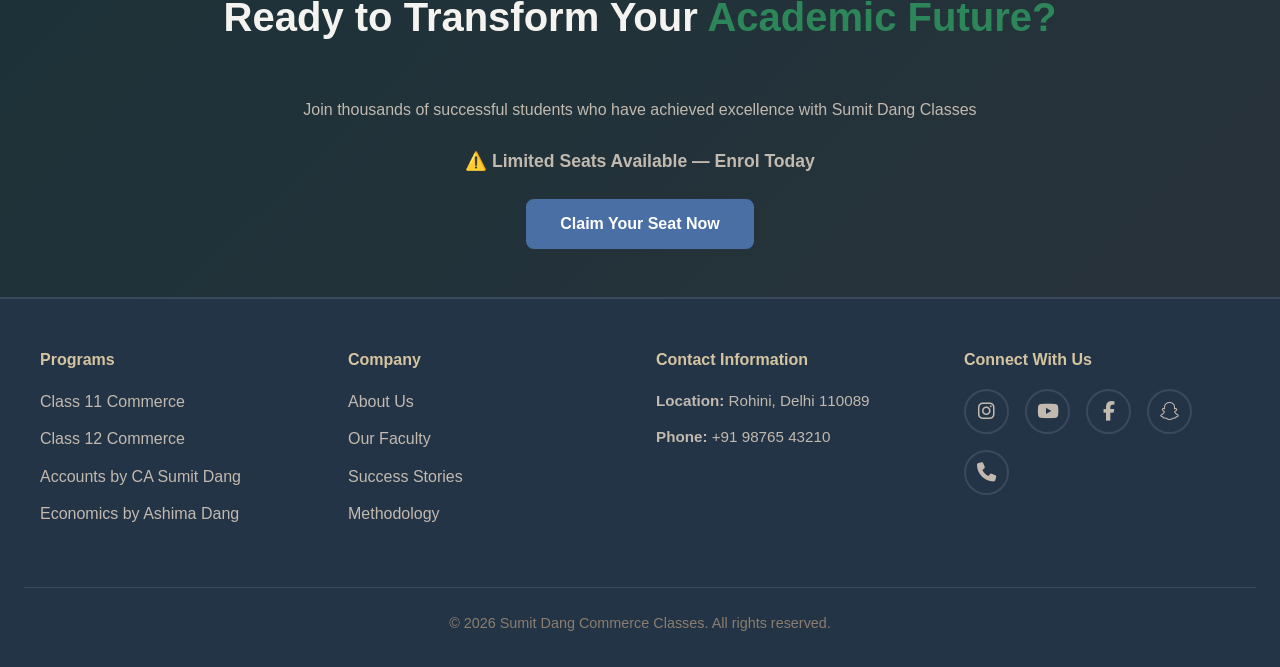
==== commit 34377b80: "Add files via upload" ====
--- a/index.html
+++ b/index.html
@@ -3,20 +3,22 @@
 <head>
     <meta charset="UTF-8">
     <meta name="viewport" content="width=device-width, initial-scale=1.0">
-    <title>Sumit Dang Classes</title>
+    <title>Sumit Dang Commerce Classes | Best Commerce Coaching in Rohini, Delhi</title>
+    <meta name="description" content="Join Sumit Dang Classes — Rohini's most trusted Commerce Coaching for Class 11 & 12. Expert faculty in Accounts & Economics. Offline, Online & Video classes available. Enrol today.">
     <link href="https://cdnjs.cloudflare.com/ajax/libs/font-awesome/6.4.0/css/all.min.css" rel="stylesheet">
     <link rel="stylesheet" href="./styles.css">
 </head>
 <body>
+
     <!-- Navigation -->
     <nav class="navbar">
         <div class="nav-container">
             <div class="logo">
-                <span class="logo-icon">📚</span>
-                <span class="logo-text logo-text-white">Sumit Dang</span>
+                <img src="./logo.jpeg" alt="Sumit Dang Commerce Classes Logo" class="logo-img">
             </div>
             <ul class="nav-links">
                 <li><a href="#programs">Programs</a></li>
+                <li><a href="#accounts">Accounts</a></li>
                 <li><a href="#economics">Economics</a></li>
                 <li><a href="#results">Results</a></li>
                 <li><a href="#admissions">Admissions</a></li>
@@ -34,23 +36,22 @@
     <section class="hero">
         <div class="hero-container">
             <div class="hero-content">
+                <div class="hindi-tagline">COMMERCE ली है तो SUMIT DANG CLASSES Join करना पड़ेगा</div>
                 <h1>Master Commerce with <span class="accent">Academic Excellence</span></h1>
-                <p>Transform your potential into excellence with India's most trusted commerce mentors. Score 95+ in boards with proven methodology and personalized guidance.</p>
+                <p class="hero-offering"><i class="fas fa-circle-check"></i> XI – XII &nbsp;|&nbsp; OFFLINE &nbsp;|&nbsp; ONLINE &nbsp;|&nbsp; VIDEO CLASSES AVAILABLE</p>
+                <p>Transform your potential into excellence with Rohini's most trusted commerce mentors. Score 95+ in boards with proven methodology and personalized guidance.</p>
                 <div class="hero-buttons">
-                    <button class="btn btn-primary" onclick="document.getElementById('contact').scrollIntoView({behavior:'smooth'})">Start Your Journey</button>
-                    <button class="btn btn-secondary">Learn More</button>
+                    <button class="btn btn-brand" onclick="document.getElementById('contact').scrollIntoView({behavior:'smooth'})">Enrol Now — Free Demo Available</button>
+                    <button class="btn btn-secondary" onclick="document.getElementById('programs').scrollIntoView({behavior:'smooth'})">Explore Programs</button>
                 </div>
             </div>
             <div class="hero-image">
-                <div class="image-placeholder">
-                    <i class="fas fa-graduation-cap"></i>
-                </div>
-            </div>
-        </div>
-
+                <img src="./sumit_portrait.jpeg" alt="Sumit Dang — Accounts Faculty at Sumit Dang Commerce Classes Rohini" class="hero-photo">
+            </div>
+        </div>
         <div class="trust-ribbon">
             <div class="trust-item">
-                <span class="trust-number">15+</span>
+                <span class="trust-number">25+</span>
                 <span class="trust-label">Years Experience</span>
             </div>
             <div class="trust-item">
@@ -64,31 +65,104 @@
         </div>
     </section>
 
+    <!-- Classroom Photo Banner -->
+    <div class="classroom-banner">
+        <img src="./classroom_large.jpeg" alt="Commerce coaching classroom at Sumit Dang Classes Rohini Delhi" class="classroom-banner-img">
+        <div class="classroom-banner-overlay">
+            <span>5000+ Students Taught &nbsp;|&nbsp; Rohini's Most Trusted Commerce Classes</span>
+        </div>
+    </div>
+
     <!-- Why Choose Us -->
     <section class="why-choose-us">
         <div class="container">
             <h2 class="section-title">Why Choose <span class="accent">Sumit Dang Classes</span></h2>
             <div class="value-props-grid">
                 <div class="value-prop-card">
-                    <div class="card-icon">
-                        <i class="fas fa-brain"></i>
+                    <div class="card-icon"><i class="fas fa-trophy"></i></div>
+                    <h3>Motivational Prizes for Tests</h3>
+                    <p>Top scorers win exciting prizes every test — making learning competitive and rewarding.</p>
+                </div>
+                <div class="value-prop-card">
+                    <div class="card-icon"><i class="fas fa-star"></i></div>
+                    <h3>Award Functions &amp; Parties</h3>
+                    <p>Celebrate achievements with annual award functions that recognize student excellence.</p>
+                </div>
+                <div class="value-prop-card">
+                    <div class="card-icon"><i class="fas fa-video"></i></div>
+                    <h3>Revision Videos per Chapter</h3>
+                    <p>Dedicated revision videos for every chapter — revise anytime, anywhere at your own pace.</p>
+                </div>
+                <div class="value-prop-card">
+                    <div class="card-icon"><i class="fas fa-user-check"></i></div>
+                    <h3>Personal Doubt Classes</h3>
+                    <p>One-on-one personal sessions to resolve doubts with direct faculty attention.</p>
+                </div>
+                <div class="value-prop-card">
+                    <div class="card-icon"><i class="fas fa-dumbbell"></i></div>
+                    <h3>Practice Sessions</h3>
+                    <p>Rigorous practice sessions ensure exam-ready performance and concept retention.</p>
+                </div>
+                <div class="value-prop-card">
+                    <div class="card-icon"><i class="fas fa-file-lines"></i></div>
+                    <h3>Printed Notes &amp; Revision</h3>
+                    <p>Comprehensive printed study material and structured revision schedules for every student.</p>
+                </div>
+                <div class="value-prop-card">
+                    <div class="card-icon"><i class="fas fa-desktop"></i></div>
+                    <h3>Hybrid Mode</h3>
+                    <p>Flexible learning — attend Offline, Online, or via recorded Video Classes as per your schedule.</p>
+                </div>
+                <div class="value-prop-card">
+                    <div class="card-icon"><i class="fas fa-brain"></i></div>
+                    <h3>Concept Clarity First</h3>
+                    <p>Deep conceptual teaching that transforms complex topics into simple, understandable lessons.</p>
+                </div>
+                <div class="value-prop-card">
+                    <div class="card-icon"><i class="fas fa-chart-line"></i></div>
+                    <h3>Proven Board Results</h3>
+                    <p>Students consistently score 99-100 in Accountancy and top the board in Economics.</p>
+                </div>
+            </div>
+            <div class="study-circle-wrap">
+                <img src="./study_circle.jpeg" alt="Personalized doubt session at Sumit Dang Commerce Classes Rohini" class="study-circle-img">
+                <div class="study-circle-caption">Personalized mentorship — every student gets direct faculty attention</div>
+            </div>
+        </div>
+    </section>
+
+    <!-- Faculty Section -->
+    <section class="faculty-section">
+        <div class="container">
+            <h2 class="section-title">Meet Your <span class="accent">Faculty</span></h2>
+            <div class="faculty-cards-grid">
+                <div class="faculty-individual-card">
+                    <img src="./sumit_faculty.jpeg" alt="Sumit Dang — Accountancy Faculty at Sumit Dang Commerce Classes Rohini" class="faculty-individual-photo">
+                    <div class="faculty-individual-bio">
+                        <h3 class="faculty-name">Sumit Dang <span class="faculty-subject">— Accountancy</span></h3>
+                        <p class="faculty-credentials-line">CA &nbsp;·&nbsp; M.Com &nbsp;·&nbsp; B.Com (Hons)</p>
+                        <p class="faculty-quote">"Accountancy is not about memorising entries — it is about understanding the story behind every transaction."</p>
+                        <ul class="mentor-credentials">
+                            <li><i class="fas fa-check-circle"></i> 25+ Years Experience in Commerce Education</li>
+                            <li><i class="fas fa-check-circle"></i> Chartered Accountant — Expert in Financial Accounting</li>
+                            <li><i class="fas fa-check-circle"></i> Students score 99–100 consistently in boards</li>
+                            <li><i class="fas fa-check-circle"></i> Personalized doubt sessions for every student</li>
+                        </ul>
                     </div>
-                    <h3>Concept Clarity</h3>
-                    <p>Deep conceptual teaching that transforms complex topics into simple, understandable lessons.</p>
-                </div>
-                <div class="value-prop-card">
-                    <div class="card-icon">
-                        <i class="fas fa-medal"></i>
+                </div>
+                <div class="faculty-individual-card">
+                    <img src="./ashima_faculty.jpeg" alt="Ashima Dang — Economics Faculty at Sumit Dang Commerce Classes Rohini" class="faculty-individual-photo">
+                    <div class="faculty-individual-bio">
+                        <h3 class="faculty-name">Ashima Dang <span class="faculty-subject">— Economics</span></h3>
+                        <p class="faculty-credentials-line">CBSE Economics Topper &nbsp;·&nbsp; MCA &nbsp;·&nbsp; M.Com &nbsp;·&nbsp; B.Ed</p>
+                        <p class="faculty-quote">"Economics comes alive when you connect theory to the world around you."</p>
+                        <ul class="mentor-credentials">
+                            <li><i class="fas fa-check-circle"></i> CBSE Economics Board Topper</li>
+                            <li><i class="fas fa-check-circle"></i> Expert in Micro, Macro &amp; Indian Economic Development</li>
+                            <li><i class="fas fa-check-circle"></i> Diagram &amp; numerical mastery focus</li>
+                            <li><i class="fas fa-check-circle"></i> Structured board exam preparation</li>
+                        </ul>
                     </div>
-                    <h3>Proven Results</h3>
-                    <p>Students consistently score 99-100 in Accountancy and excel in Economics.</p>
-                </div>
-                <div class="value-prop-card">
-                    <div class="card-icon">
-                        <i class="fas fa-handshake"></i>
-                    </div>
-                    <h3>Personal Mentorship</h3>
-                    <p>One-on-one guidance and 24×7 doubt support from dedicated mentors.</p>
                 </div>
             </div>
         </div>
@@ -110,31 +184,164 @@
                     </ul>
                     <button class="btn btn-primary btn-register" onclick="document.getElementById('contact').scrollIntoView({behavior:'smooth'})">Register Now</button>
                 </div>
-
                 <div class="program-card">
                     <h3>Class 12 Commerce</h3>
                     <p class="program-subtitle">Board Mastery</p>
                     <ul class="subject-list">
                         <li>Advanced Accountancy</li>
-                        <li>Macroeconomics & Microeconomics</li>
-                        <li>Business Law & Ethics</li>
+                        <li>Macroeconomics &amp; Microeconomics</li>
+                        <li>Business Law &amp; Ethics</li>
                         <li>Exam Strategy</li>
                     </ul>
                     <button class="btn btn-primary btn-register" onclick="document.getElementById('contact').scrollIntoView({behavior:'smooth'})">Register Now</button>
                 </div>
-
                 <div class="program-card featured">
                     <span class="featured-badge">PREMIUM</span>
                     <h3>All Subjects Bundle</h3>
                     <p class="program-subtitle">Complete Excellence</p>
                     <ul class="subject-list">
                         <li>All Commerce Subjects</li>
-                        <li>Both Classes (11 & 12)</li>
+                        <li>Both Classes (11 &amp; 12)</li>
                         <li>Unlimited Doubt Support</li>
                         <li>Priority Mentoring</li>
                     </ul>
                     <button class="btn btn-primary btn-register" onclick="document.getElementById('contact').scrollIntoView({behavior:'smooth'})">Register Now</button>
                 </div>
+            </div>
+        </div>
+    </section>
+
+    <!-- Accounts Section -->
+    <section id="accounts" class="accounts-section">
+        <div class="container">
+            <h2 class="section-title">Accountancy Classes by <span class="accent">CA Sumit Dang</span></h2>
+            <p class="accounts-intro">Master Financial Accounting, Company Accounts, and Cash Flow with CA Sumit Dang's structured teaching. Build exam-ready precision and conceptual depth that gets you 99–100 in boards.</p>
+            <div class="accounts-highlights-grid">
+                <div class="highlight-card">
+                    <div class="card-icon"><i class="fas fa-calculator"></i></div>
+                    <h3>Journal to Balance Sheet</h3>
+                    <p>Complete accounting cycle taught from first principles — every entry makes logical sense.</p>
+                </div>
+                <div class="highlight-card">
+                    <div class="card-icon"><i class="fas fa-file-invoice"></i></div>
+                    <h3>Board Exam Precision</h3>
+                    <p>Format-focused preparation aligned with CBSE marking schemes to maximise score per question.</p>
+                </div>
+                <div class="highlight-card">
+                    <div class="card-icon"><i class="fas fa-rotate-right"></i></div>
+                    <h3>Chapter-wise Revision Videos</h3>
+                    <p>Every chapter covered in dedicated revision videos — revise before every test and exam.</p>
+                </div>
+            </div>
+            <h3 class="accounts-sub-title">Topics <span class="accent">Covered</span></h3>
+            <div class="accounts-topics-grid">
+                <div class="topic-card">
+                    <h3><i class="fas fa-book-open"></i> Class 11 Accounts</h3>
+                    <p>Complete foundation in financial accounting.</p>
+                    <ul class="subject-list">
+                        <li>Introduction to Accounting</li>
+                        <li>Journal, Ledger &amp; Trial Balance</li>
+                        <li>Bank Reconciliation Statement</li>
+                        <li>Financial Statements of Sole Proprietor</li>
+                    </ul>
+                </div>
+                <div class="topic-card">
+                    <h3><i class="fas fa-building-columns"></i> Class 12 Accounts</h3>
+                    <p>Advanced topics with board-level mastery.</p>
+                    <ul class="subject-list">
+                        <li>Partnership Accounts (Admission, Retirement, Death)</li>
+                        <li>Company Accounts &amp; Share Capital</li>
+                        <li>Cash Flow Statement</li>
+                        <li>Financial Statement Analysis &amp; Ratios</li>
+                    </ul>
+                </div>
+                <div class="topic-card">
+                    <h3><i class="fas fa-chart-pie"></i> Exam Strategy</h3>
+                    <p>Targeted preparation for maximum marks.</p>
+                    <ul class="subject-list">
+                        <li>CBSE PYQ Practice (10 Years)</li>
+                        <li>Marking Scheme Alignment</li>
+                        <li>Speed &amp; Accuracy Drills</li>
+                        <li>Common Error Correction</li>
+                    </ul>
+                </div>
+            </div>
+            <div class="accounts-cta">
+                <button class="btn btn-brand btn-large" onclick="document.getElementById('contact').scrollIntoView({behavior:'smooth'})">Enrol in Accounts Classes</button>
+            </div>
+        </div>
+    </section>
+
+    <!-- Economics Section -->
+    <section id="economics" class="economics-section">
+        <div class="container">
+            <h2 class="section-title">Economics Classes by <span class="accent">Ashima Dang</span></h2>
+            <p class="economics-intro">Master Microeconomics, Macroeconomics, and Indian Economic Development with Ashima Dang's proven teaching methodology. Build a strong conceptual foundation and excel in board exams.</p>
+            <div class="economics-photo-wrap">
+                <img src="./ashima_teaching.jpeg" alt="Ashima Dang teaching Economics at Sumit Dang Commerce Classes Rohini" class="economics-photo">
+            </div>
+            <div class="economics-highlights-grid">
+                <div class="highlight-card">
+                    <div class="card-icon"><i class="fas fa-lightbulb"></i></div>
+                    <h3>Conceptual Clarity</h3>
+                    <p>Complex economic theories broken down into simple, intuitive explanations with real-world examples.</p>
+                </div>
+                <div class="highlight-card">
+                    <div class="card-icon"><i class="fas fa-clipboard-check"></i></div>
+                    <h3>Board Exam Focus</h3>
+                    <p>Comprehensive preparation covering CBSE pattern questions, past papers, and marking-scheme-aligned answers.</p>
+                </div>
+                <div class="highlight-card">
+                    <div class="card-icon"><i class="fas fa-chart-bar"></i></div>
+                    <h3>Diagram &amp; Numerical Mastery</h3>
+                    <p>Thorough practice of economic diagrams, graphs, and numerical problems critical for scoring high marks.</p>
+                </div>
+            </div>
+            <h3 class="economics-sub-title">Topics <span class="accent">Covered</span></h3>
+            <div class="economics-topics-grid">
+                <div class="topic-card">
+                    <h3><i class="fas fa-chart-line"></i> Microeconomics</h3>
+                    <p>Class 11 &amp; 12 Microeconomics curriculum covered in depth.</p>
+                    <ul class="subject-list">
+                        <li>Introduction to Economics &amp; Economy</li>
+                        <li>Consumer Equilibrium &amp; Demand</li>
+                        <li>Producer Behaviour &amp; Supply</li>
+                        <li>Forms of Market &amp; Price Determination</li>
+                    </ul>
+                </div>
+                <div class="topic-card">
+                    <h3><i class="fas fa-globe"></i> Macroeconomics</h3>
+                    <p>Complete Macroeconomics syllabus with real-world applications.</p>
+                    <ul class="subject-list">
+                        <li>National Income &amp; Related Aggregates</li>
+                        <li>Money &amp; Banking</li>
+                        <li>Government Budget &amp; the Economy</li>
+                        <li>Balance of Payments &amp; Exchange Rate</li>
+                    </ul>
+                </div>
+                <div class="topic-card">
+                    <h3><i class="fas fa-landmark"></i> Indian Economic Development</h3>
+                    <p>Comprehensive coverage of Indian economy topics for Class 11.</p>
+                    <ul class="subject-list">
+                        <li>Indian Economy on the Eve of Independence</li>
+                        <li>Economic Reforms since 1991</li>
+                        <li>Current Challenges &amp; Development</li>
+                        <li>Comparative Development Experiences</li>
+                    </ul>
+                </div>
+                <div class="topic-card">
+                    <h3><i class="fas fa-calculator"></i> Statistics for Economics</h3>
+                    <p>Statistical tools and methods essential for economic analysis.</p>
+                    <ul class="subject-list">
+                        <li>Collection &amp; Organisation of Data</li>
+                        <li>Measures of Central Tendency</li>
+                        <li>Measures of Dispersion &amp; Correlation</li>
+                        <li>Index Numbers &amp; Use of Statistical Tools</li>
+                    </ul>
+                </div>
+            </div>
+            <div class="economics-cta">
+                <button class="btn btn-primary btn-large" onclick="document.getElementById('contact').scrollIntoView({behavior:'smooth'})">Enrol in Economics Classes</button>
             </div>
         </div>
     </section>
@@ -189,14 +396,12 @@
                     <p class="student-name">Priya Sharma</p>
                     <p class="student-score">Board Exam: 99/100</p>
                 </div>
-
                 <div class="testimonial-card">
                     <div class="stars">⭐⭐⭐⭐⭐</div>
                     <p>"Economics seemed impossible until Ashima Ma'am explained it."</p>
                     <p class="student-name">Arjun Patel</p>
                     <p class="student-score">Board Exam: 96/100</p>
                 </div>
-
                 <div class="testimonial-card">
                     <div class="stars">⭐⭐⭐⭐⭐</div>
                     <p>"24×7 doubt support was a game changer for me."</p>
@@ -211,85 +416,9 @@
     <section id="admissions" class="admissions-section">
         <div class="container">
             <h2 class="section-title">Ready to Transform Your <span class="accent">Academic Future?</span></h2>
-            <p>Join hundreds of successful students who have achieved excellence with Sumit Dang Classes</p>
-            <p class="admissions-highlight">⚠️ Limited Seats Available - Enroll Today</p>
-            <button class="btn btn-primary btn-large" onclick="document.getElementById('contact').scrollIntoView({behavior:'smooth'})">Start Your Journey Now</button>
-        </div>
-    </section>
-
-    <!-- Economics Section -->
-    <section id="economics" class="economics-section">
-        <div class="container">
-            <h2 class="section-title">Economics Classes by <span class="accent">Ashima Dang</span></h2>
-            <div class="economics-hero-bio">
-                <p class="economics-intro">Master Microeconomics, Macroeconomics, and Indian Economic Development with Ashima Dang's proven teaching methodology. Build a strong conceptual foundation and excel in board exams.</p>
-            </div>
-
-            <div class="economics-highlights-grid">
-                <div class="highlight-card">
-                    <div class="card-icon"><i class="fas fa-lightbulb"></i></div>
-                    <h3>Conceptual Clarity</h3>
-                    <p>Complex economic theories broken down into simple, intuitive explanations with real-world examples.</p>
-                </div>
-                <div class="highlight-card">
-                    <div class="card-icon"><i class="fas fa-clipboard-check"></i></div>
-                    <h3>Board Exam Focus</h3>
-                    <p>Comprehensive preparation covering CBSE pattern questions, past papers, and marking-scheme-aligned answers.</p>
-                </div>
-                <div class="highlight-card">
-                    <div class="card-icon"><i class="fas fa-chart-bar"></i></div>
-                    <h3>Diagram &amp; Numerical Mastery</h3>
-                    <p>Thorough practice of economic diagrams, graphs, and numerical problems critical for scoring high marks.</p>
-                </div>
-            </div>
-
-            <h3 class="economics-sub-title">Topics <span class="accent">Covered</span></h3>
-            <div class="economics-topics-grid">
-                <div class="topic-card">
-                    <h3><i class="fas fa-chart-line"></i> Microeconomics</h3>
-                    <p>Class 11 &amp; 12 Microeconomics curriculum covered in depth.</p>
-                    <ul class="subject-list">
-                        <li>Introduction to Economics &amp; Economy</li>
-                        <li>Consumer Equilibrium &amp; Demand</li>
-                        <li>Producer Behaviour &amp; Supply</li>
-                        <li>Forms of Market &amp; Price Determination</li>
-                    </ul>
-                </div>
-                <div class="topic-card">
-                    <h3><i class="fas fa-globe"></i> Macroeconomics</h3>
-                    <p>Complete Macroeconomics syllabus with real-world applications.</p>
-                    <ul class="subject-list">
-                        <li>National Income &amp; Related Aggregates</li>
-                        <li>Money &amp; Banking</li>
-                        <li>Government Budget &amp; the Economy</li>
-                        <li>Balance of Payments &amp; Exchange Rate</li>
-                    </ul>
-                </div>
-                <div class="topic-card">
-                    <h3><i class="fas fa-landmark"></i> Indian Economic Development</h3>
-                    <p>Comprehensive coverage of Indian economy topics for Class 11.</p>
-                    <ul class="subject-list">
-                        <li>Indian Economy on the Eve of Independence</li>
-                        <li>Economic Reforms since 1991</li>
-                        <li>Current Challenges &amp; Development</li>
-                        <li>Comparative Development Experiences</li>
-                    </ul>
-                </div>
-                <div class="topic-card">
-                    <h3><i class="fas fa-calculator"></i> Statistics for Economics</h3>
-                    <p>Statistical tools and methods essential for economic analysis.</p>
-                    <ul class="subject-list">
-                        <li>Collection &amp; Organisation of Data</li>
-                        <li>Measures of Central Tendency</li>
-                        <li>Measures of Dispersion &amp; Correlation</li>
-                        <li>Index Numbers &amp; Use of Statistical Tools</li>
-                    </ul>
-                </div>
-            </div>
-
-            <div class="economics-cta">
-                <button class="btn btn-primary btn-large" onclick="document.getElementById('contact').scrollIntoView({behavior:'smooth'})">Enrol in Economics Classes</button>
-            </div>
+            <p>Join thousands of successful students who have achieved excellence with Sumit Dang Classes</p>
+            <p class="admissions-highlight">⚠️ Limited Seats Available — Enrol Today</p>
+            <button class="btn btn-brand btn-large" onclick="document.getElementById('contact').scrollIntoView({behavior:'smooth'})">Claim Your Seat Now</button>
         </div>
     </section>
 
@@ -301,7 +430,7 @@
                 <ul>
                     <li><a href="#programs">Class 11 Commerce</a></li>
                     <li><a href="#programs">Class 12 Commerce</a></li>
-                    <li><a href="#programs">All Subjects Bundle</a></li>
+                    <li><a href="#accounts">Accounts by CA Sumit Dang</a></li>
                     <li><a href="#economics">Economics by Ashima Dang</a></li>
                 </ul>
             </div>
@@ -309,16 +438,15 @@
                 <h4>Company</h4>
                 <ul>
                     <li><a href="#">About Us</a></li>
-                    <li><a href="#">Our Mentors</a></li>
-                    <li><a href="#">Success Stories</a></li>
+                    <li><a href="#">Our Faculty</a></li>
+                    <li><a href="#results">Success Stories</a></li>
                     <li><a href="#">Methodology</a></li>
                 </ul>
             </div>
             <div class="footer-column">
                 <h4>Contact Information</h4>
                 <p><strong>Location:</strong> Rohini, Delhi 110089</p>
-                <p><strong>Phone:</strong> <a href="tel:+91 9876543210">+91 9876543210</a></p>
-                <p><strong>Email:</strong> <a href="/cdn-cgi/l/email-protection#86efe8e0e9c6e7ece7ffe2e7e8e1e5eae7f5f5e3f5a8e5e9eb"><span class="__cf_email__" data-cfemail="4a23242c250a2b202b332e2b242d29262b39392f3964292527">[email&#160;protected]</span></a></p>
+                <p><strong>Phone:</strong> <a href="tel:+919876543210">+91 98765 43210</a></p>
             </div>
             <div class="footer-column">
                 <h4>Connect With Us</h4>
@@ -342,30 +470,10 @@
             </div>
         </div>
         <div class="footer-bottom">
-            <p>&copy; 2026 Sumit Dang Classes. All rights reserved.</p>
+            <p>&copy; 2026 Sumit Dang Commerce Classes. All rights reserved.</p>
         </div>
     </footer>
 
-    <!-- Modal for Configuration -->
-    <div id="socialConfigModal" class="modal">
-        <div class="modal-content">
-            <span class="close">&times;</span>
-            <h2>Configure Social Media Links</h2>
-            <form id="socialConfigForm">
-                <div class="form-group">
-                    <label for="instagram-url"><i class="fab fa-instagram"></i> Instagram URL</label>
-                    <input type="url" id="instagram-url" placeholder="https://instagram.com/yourusername">
-                </div>
-                <div class="form-group">
-                    <label for="youtube-url"><i class="fab fa-youtube"></i> YouTube URL</label>
-                    <input type="url" id="youtube-url" placeholder="https://youtube.com/@yourchannel">
-                </div>
-                <div class="form-group">
-                    <label for="whatsapp-number"><i class="fab fa-whatsapp"></i> WhatsApp Number</label>
-                    <input type="tel" id="whatsapp-number" placeholder="+91 9876543210">
-                </div>
-                <div class="form-group">
-                    <label for="phone-number"><i class="fas fa-phone"></i> Phone Number</label>
-                    <input type="tel" id="phone-number" placeholder="+91 9876543210">
-                </div>
-                <button type="submit" c
+    <script src="./script.js"></script>
+</body>
+</html>
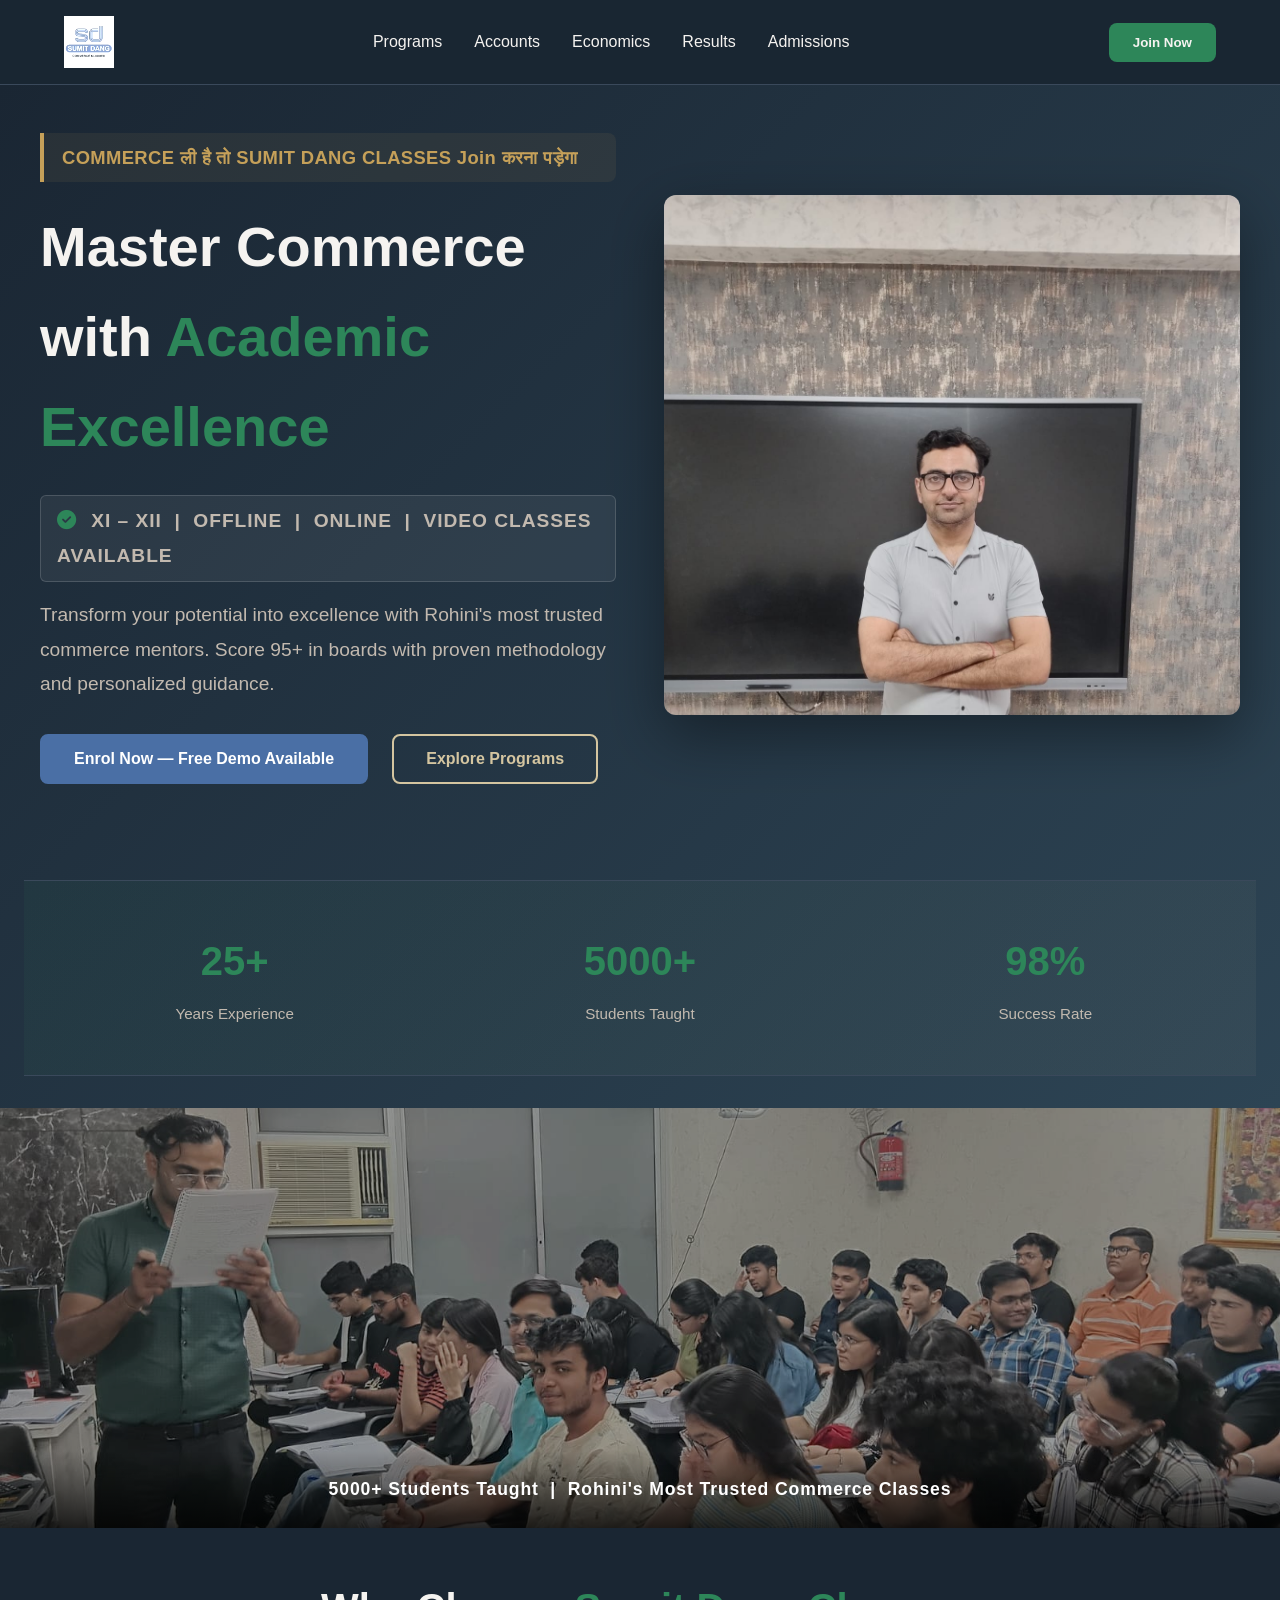
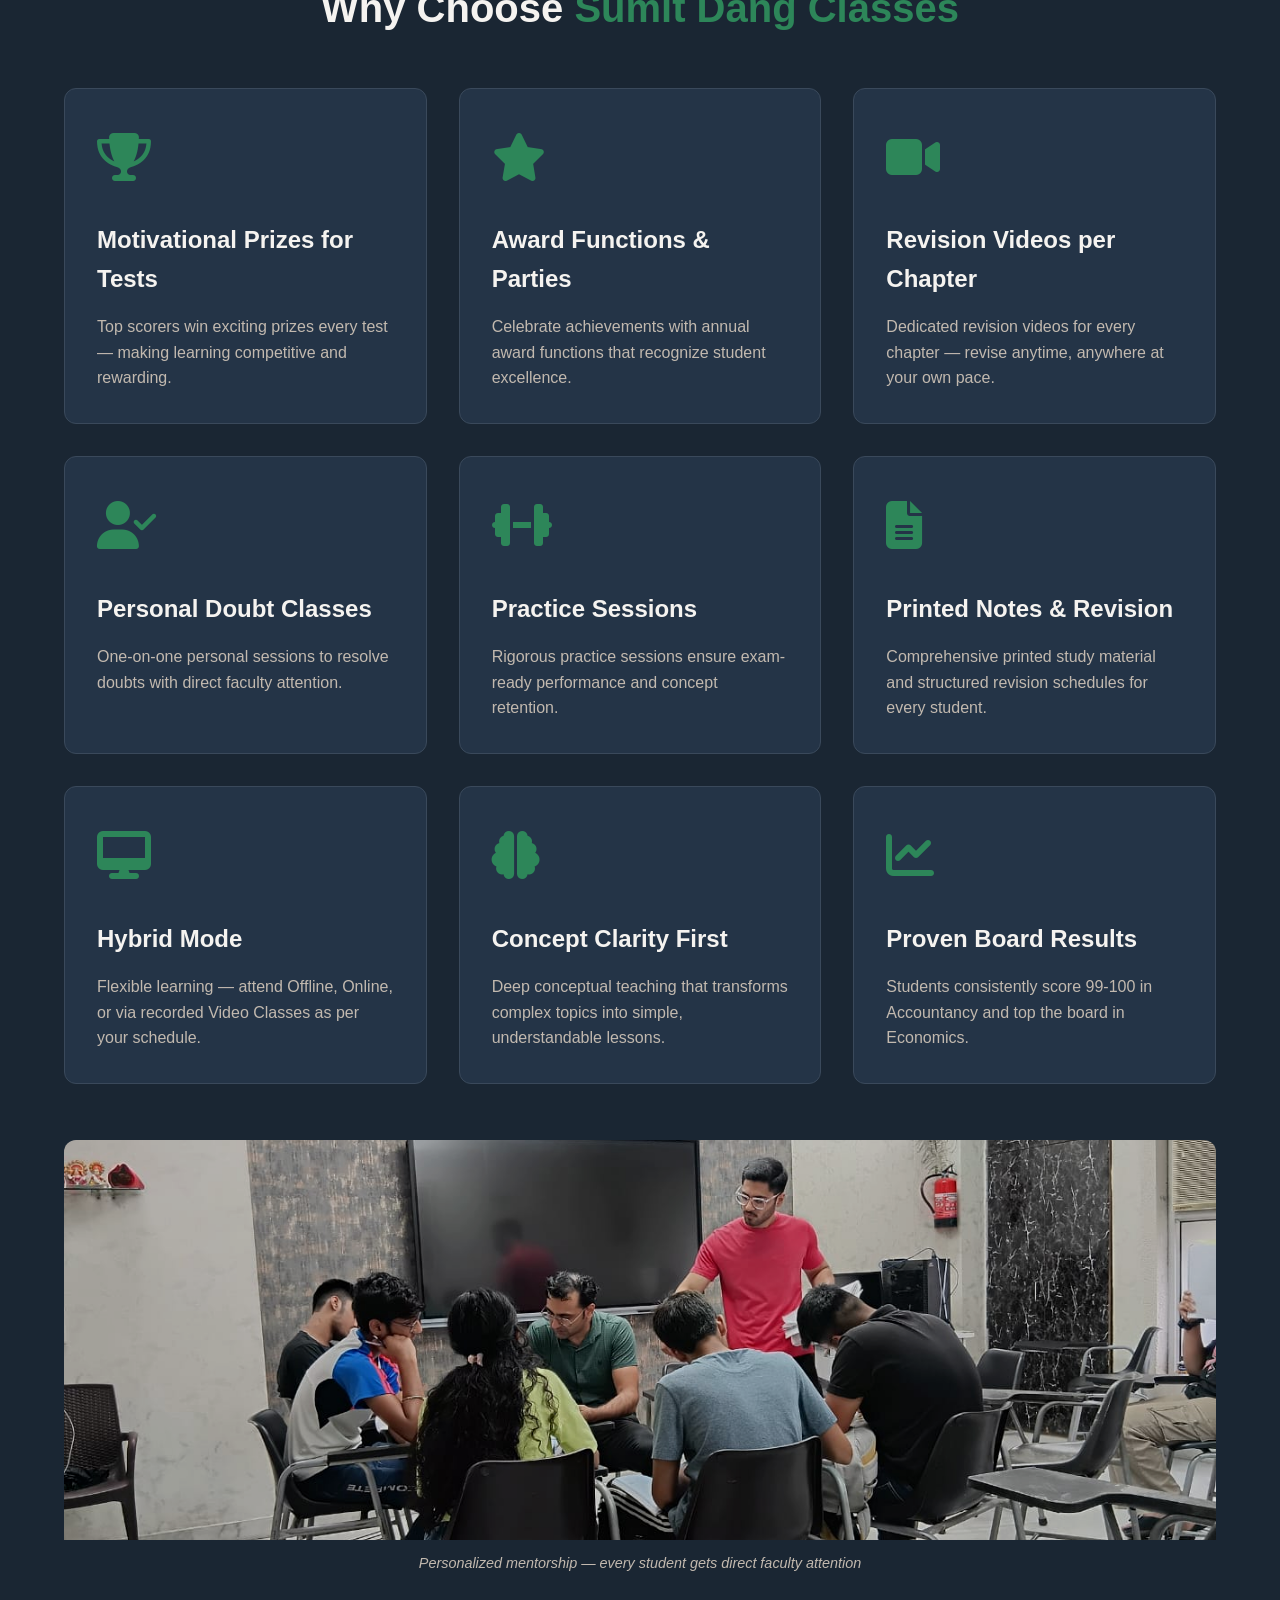
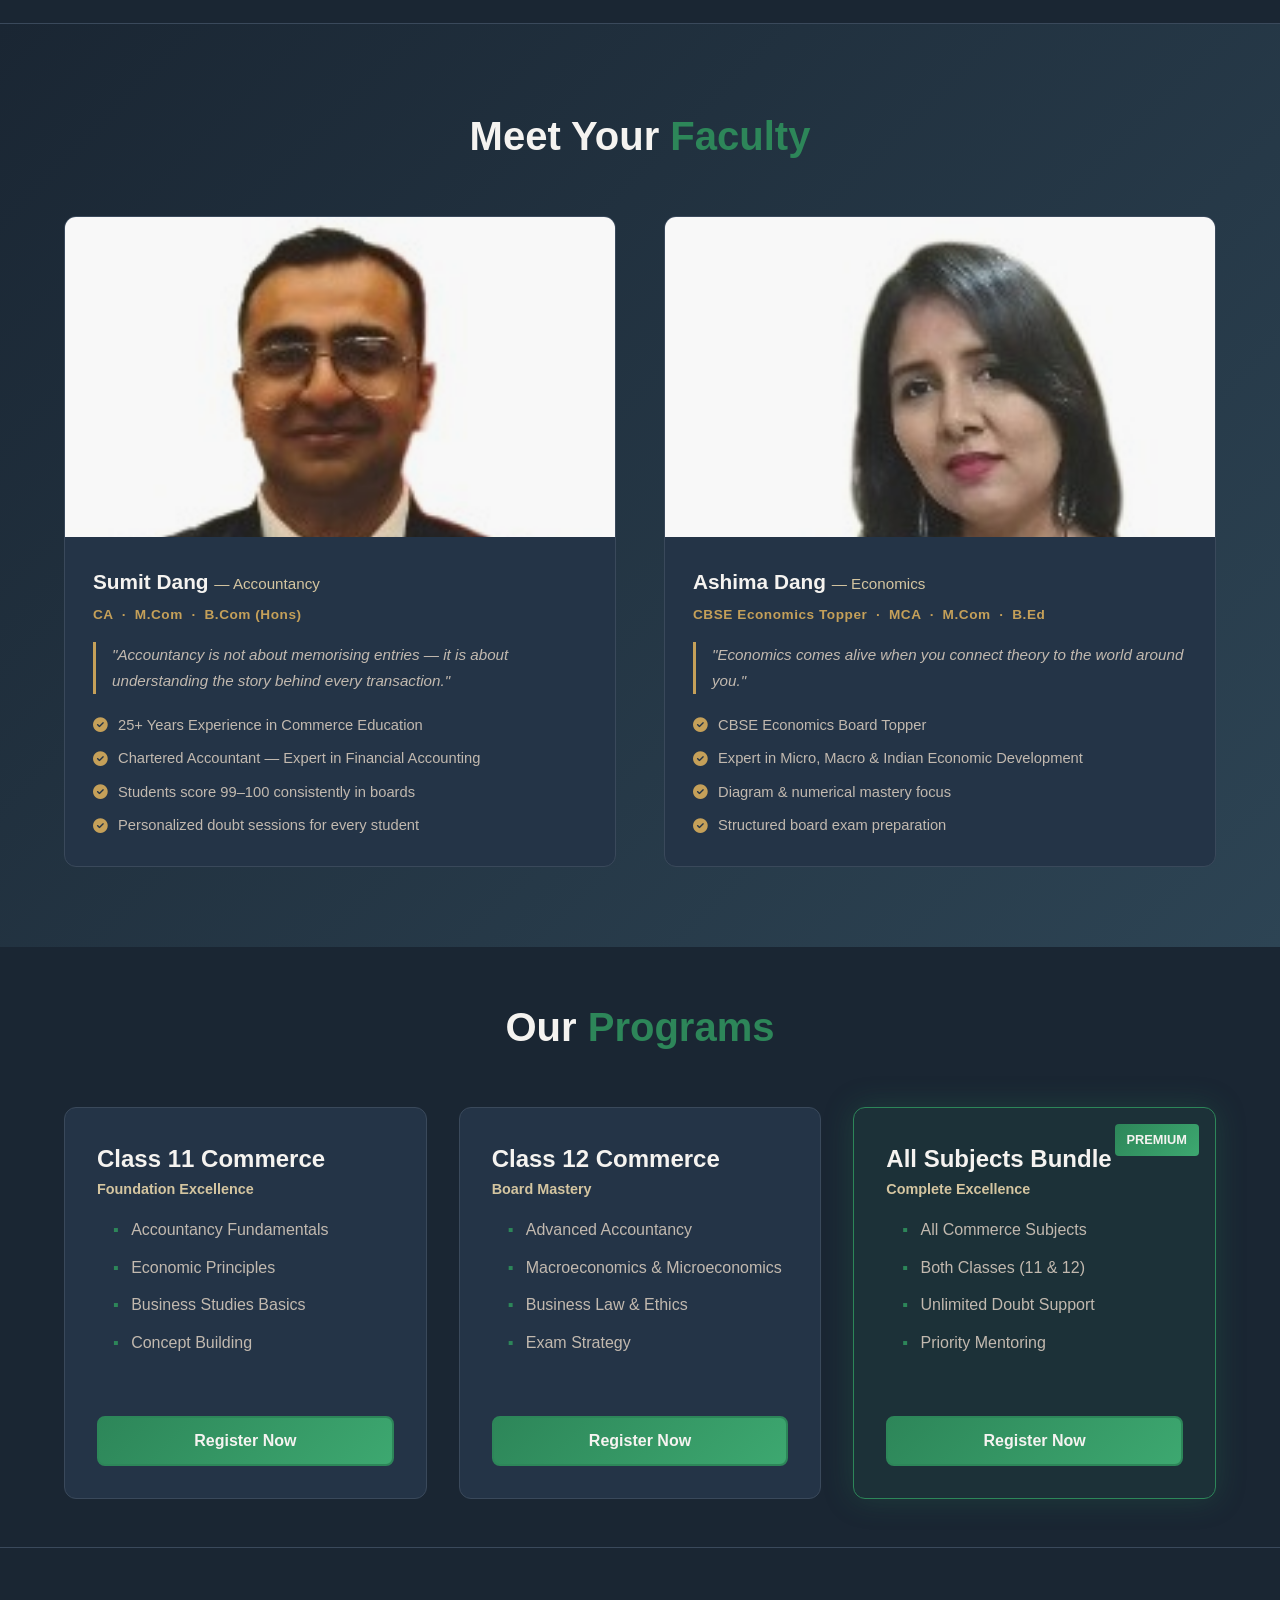
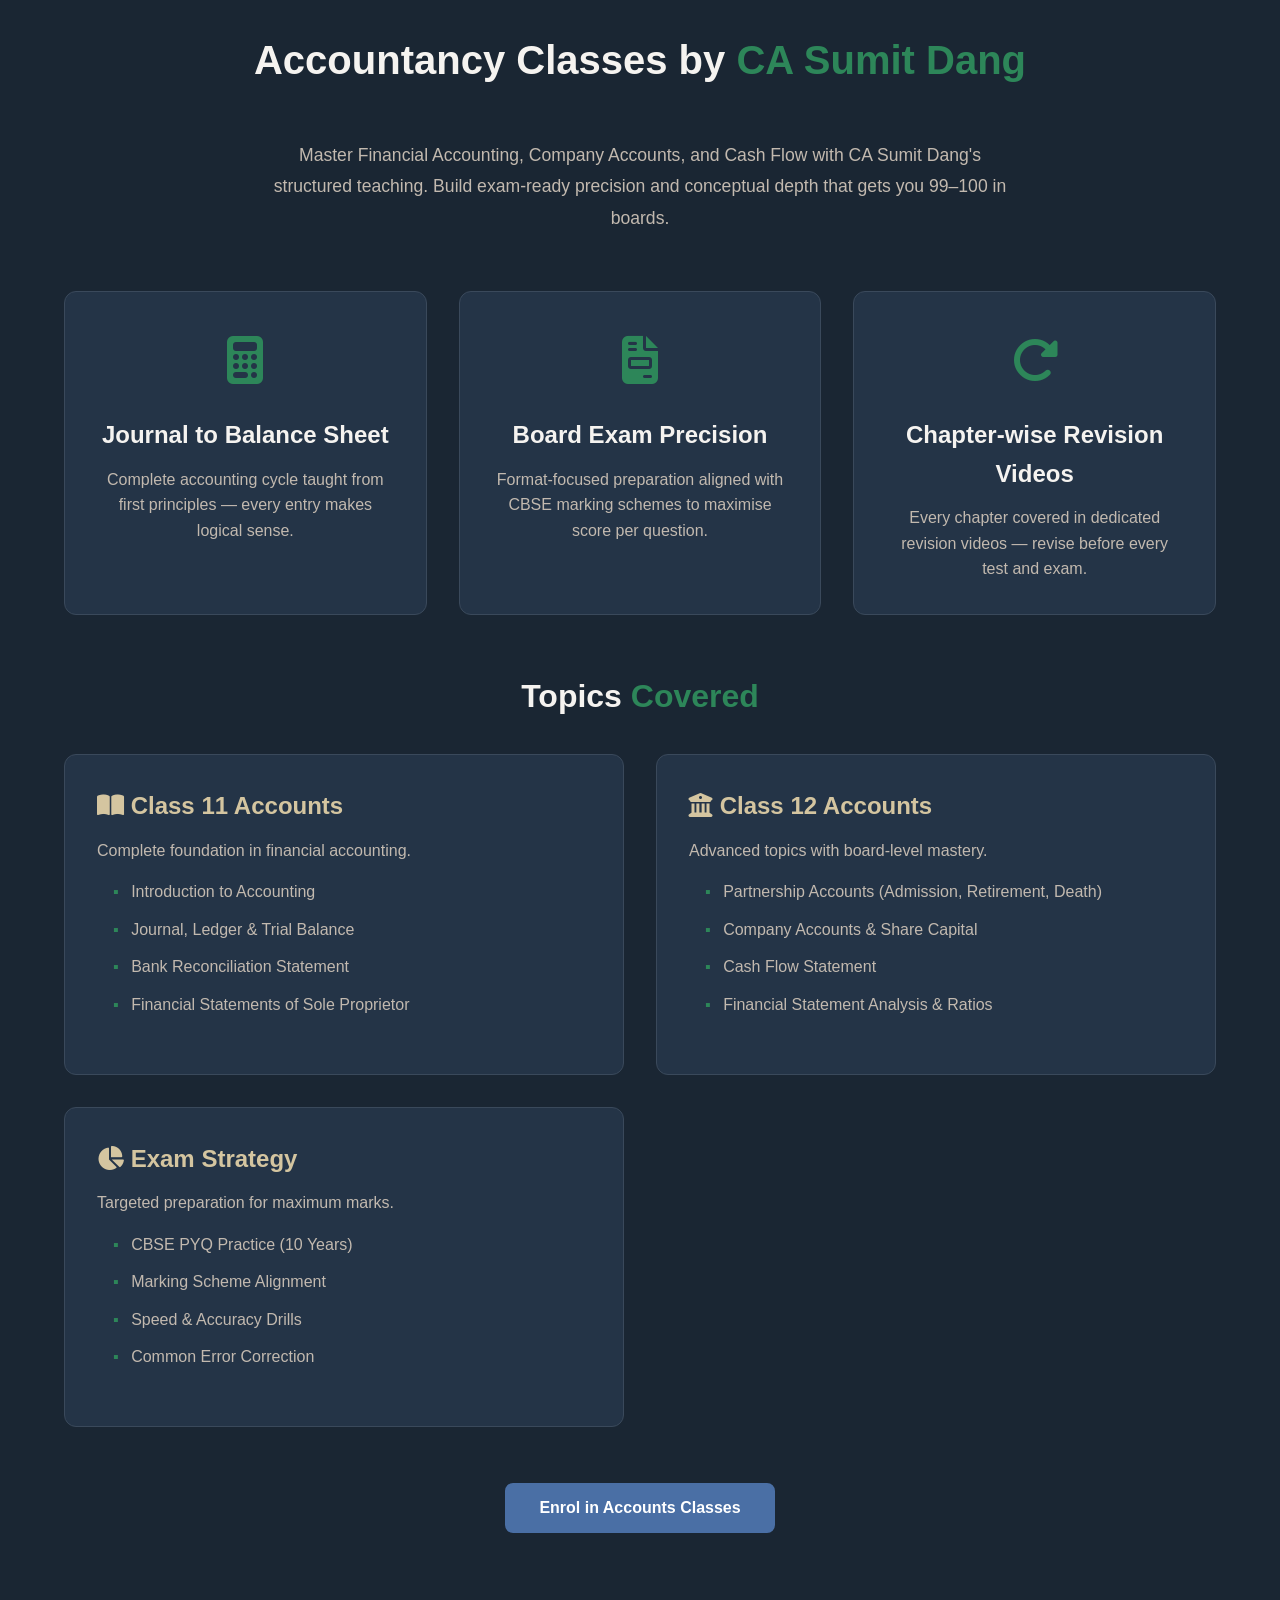
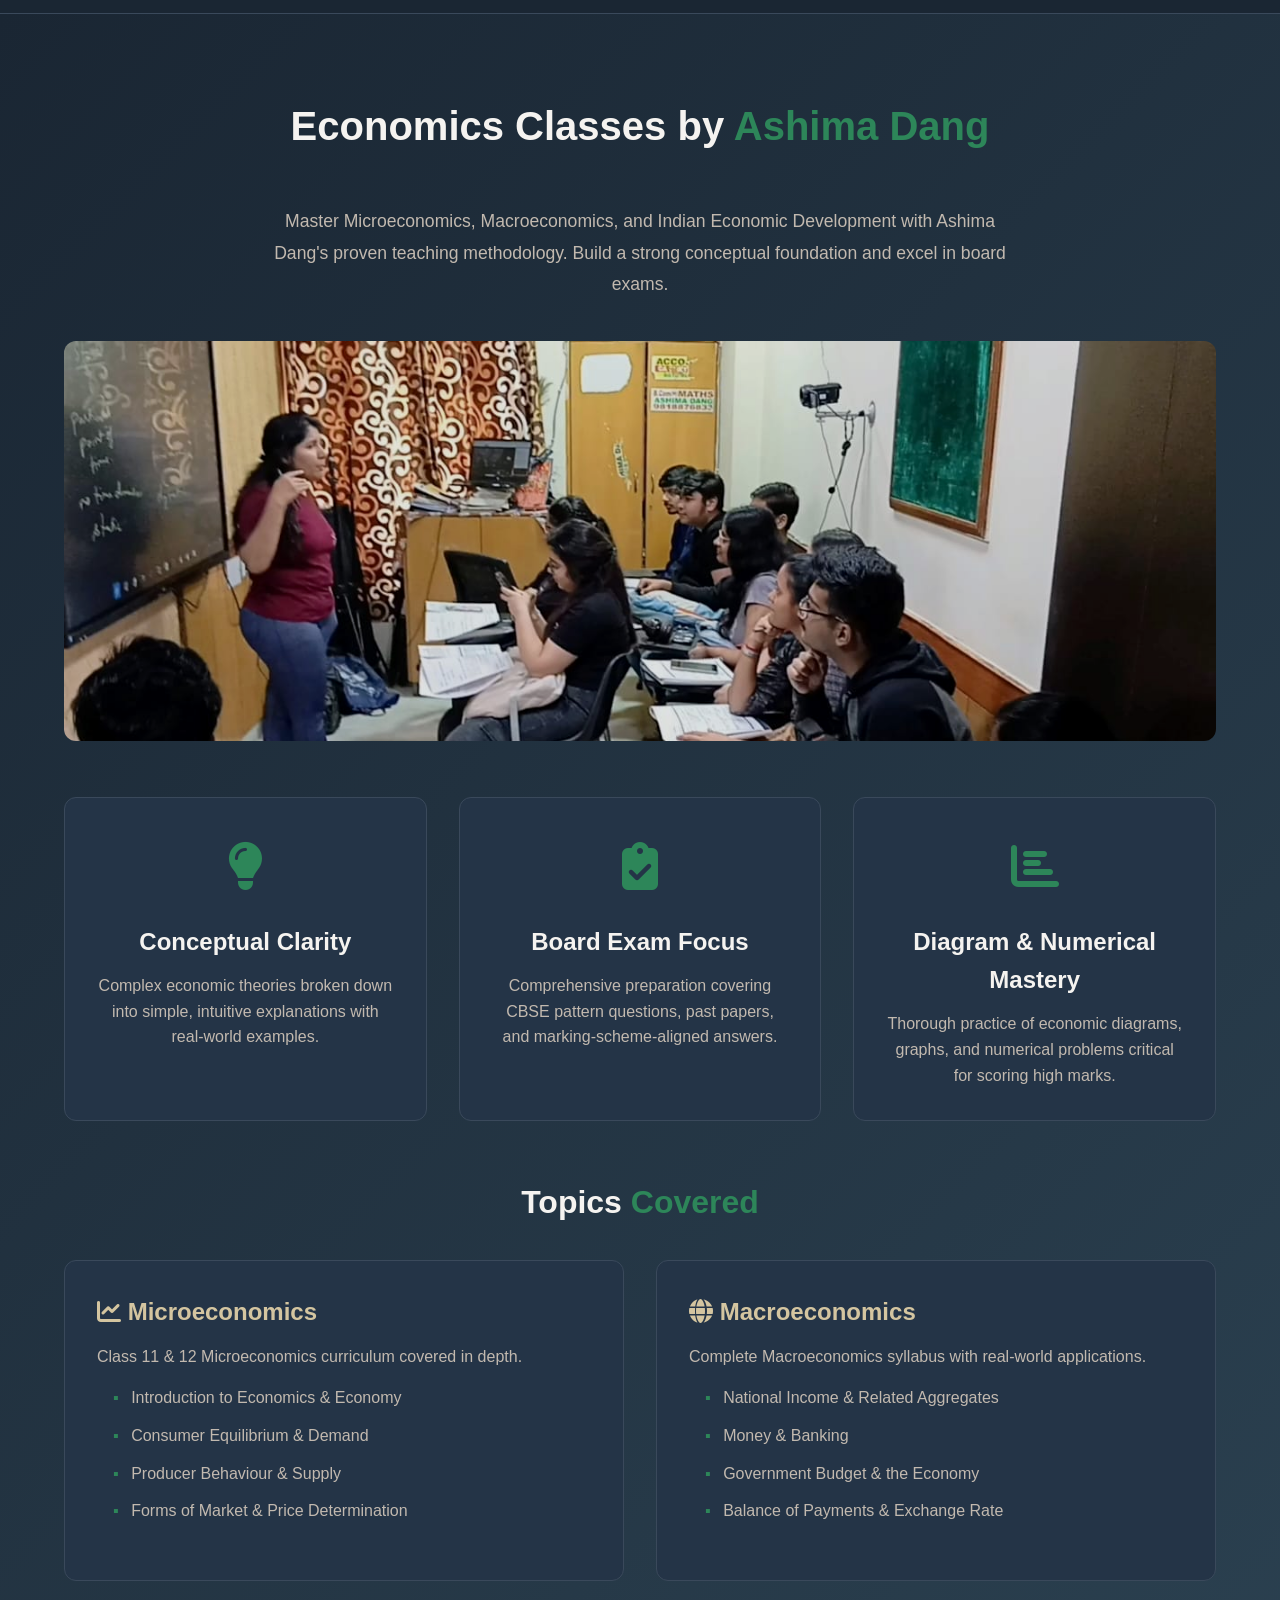
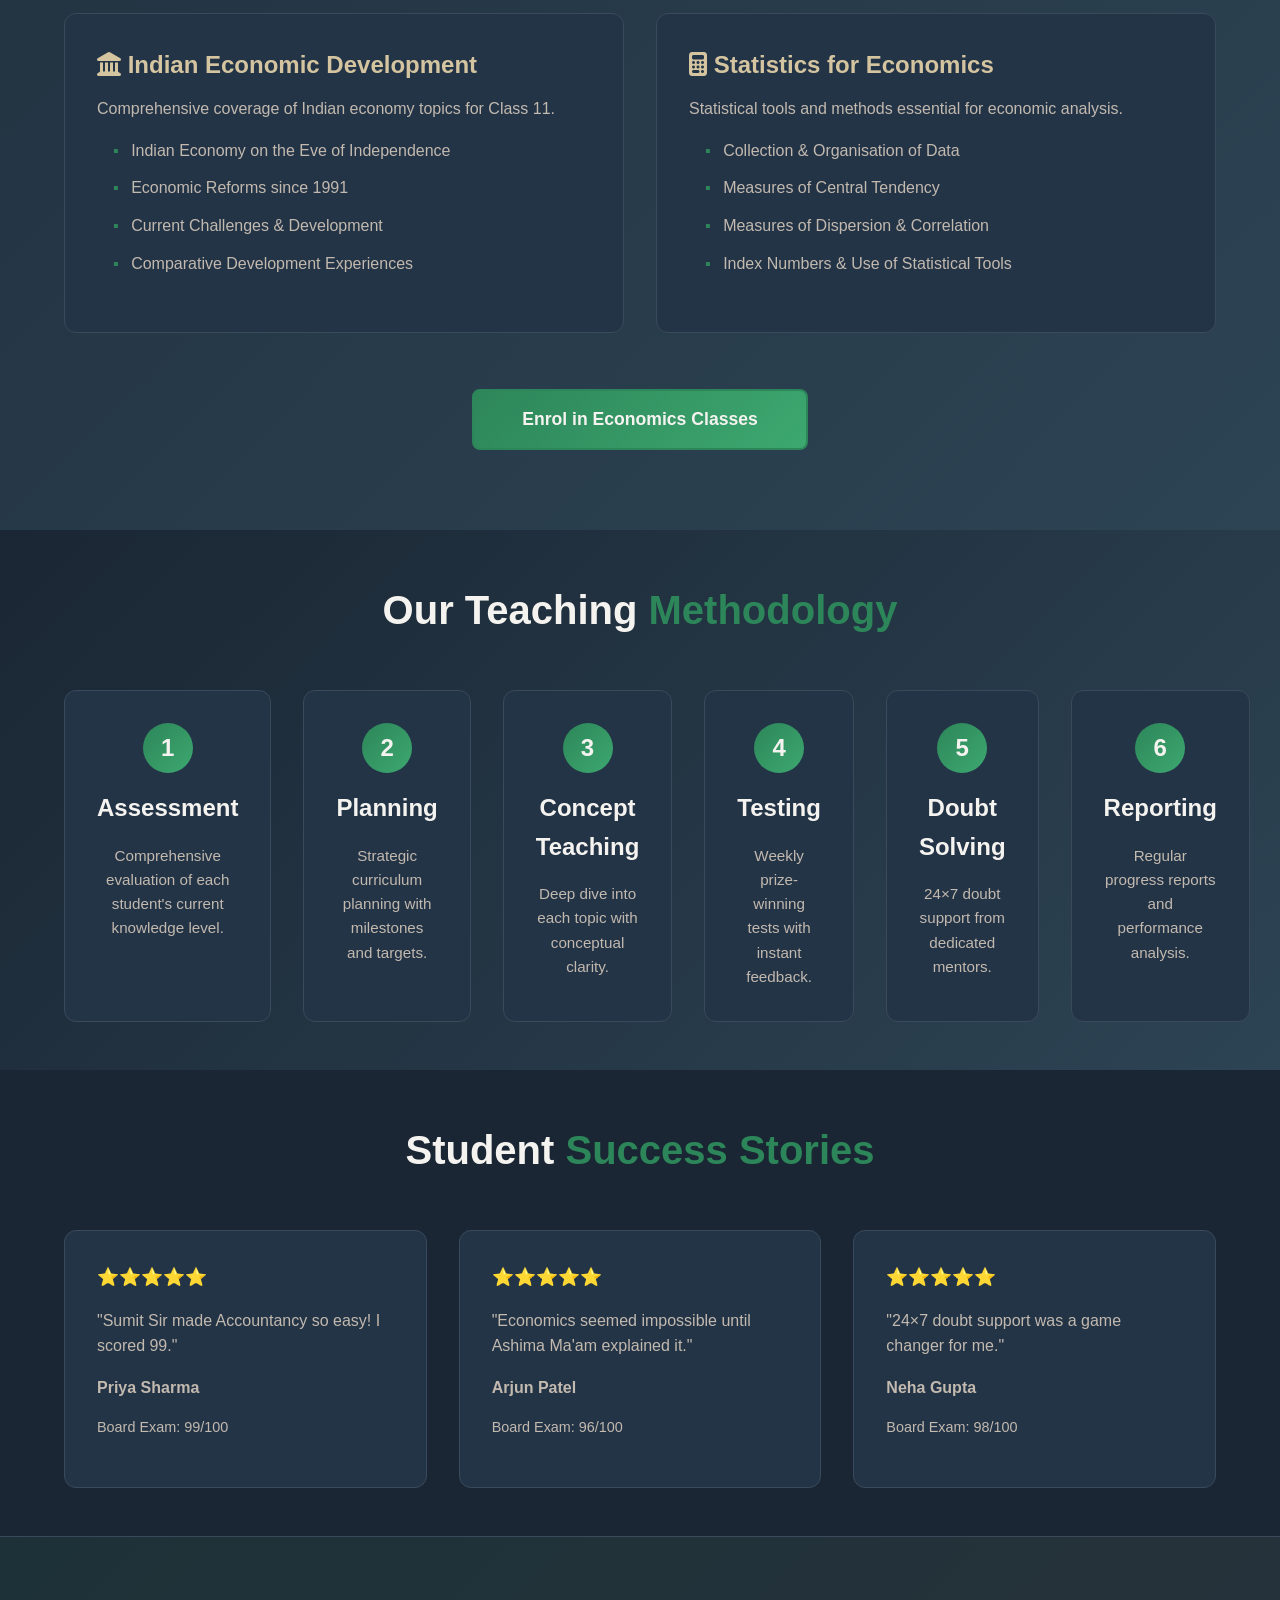
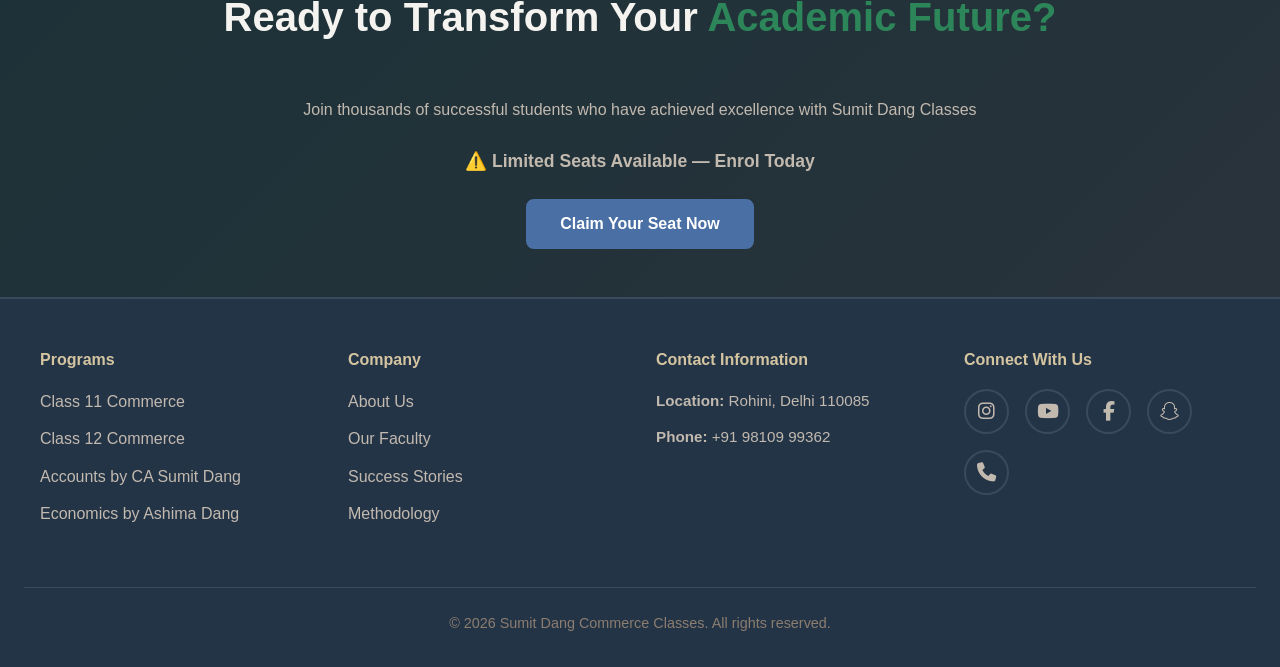
==== commit f2f6056e: "Update phone number in HTML" ====
--- a/index.html
+++ b/index.html
@@ -445,8 +445,8 @@
             </div>
             <div class="footer-column">
                 <h4>Contact Information</h4>
-                <p><strong>Location:</strong> Rohini, Delhi 110089</p>
-                <p><strong>Phone:</strong> <a href="tel:+919876543210">+91 98765 43210</a></p>
+                <p><strong>Location:</strong> Rohini, Delhi 110085</p>
+                <p><strong>Phone:</strong> <a href="tel:+981099932">+91 98109 99362</a></p>
             </div>
             <div class="footer-column">
                 <h4>Connect With Us</h4>
@@ -463,7 +463,7 @@
                     <a href="https://www.snapchat.com/@sumitdang205938" target="_blank" class="social-icon" title="Snapchat">
                         <i class="fab fa-snapchat"></i>
                     </a>
-                    <a href="tel:+919876543210" class="social-icon" title="Call Us">
+                    <a href="tel:+919810999362" class="social-icon" title="Call Us">
                         <i class="fas fa-phone"></i>
                     </a>
                 </div>
